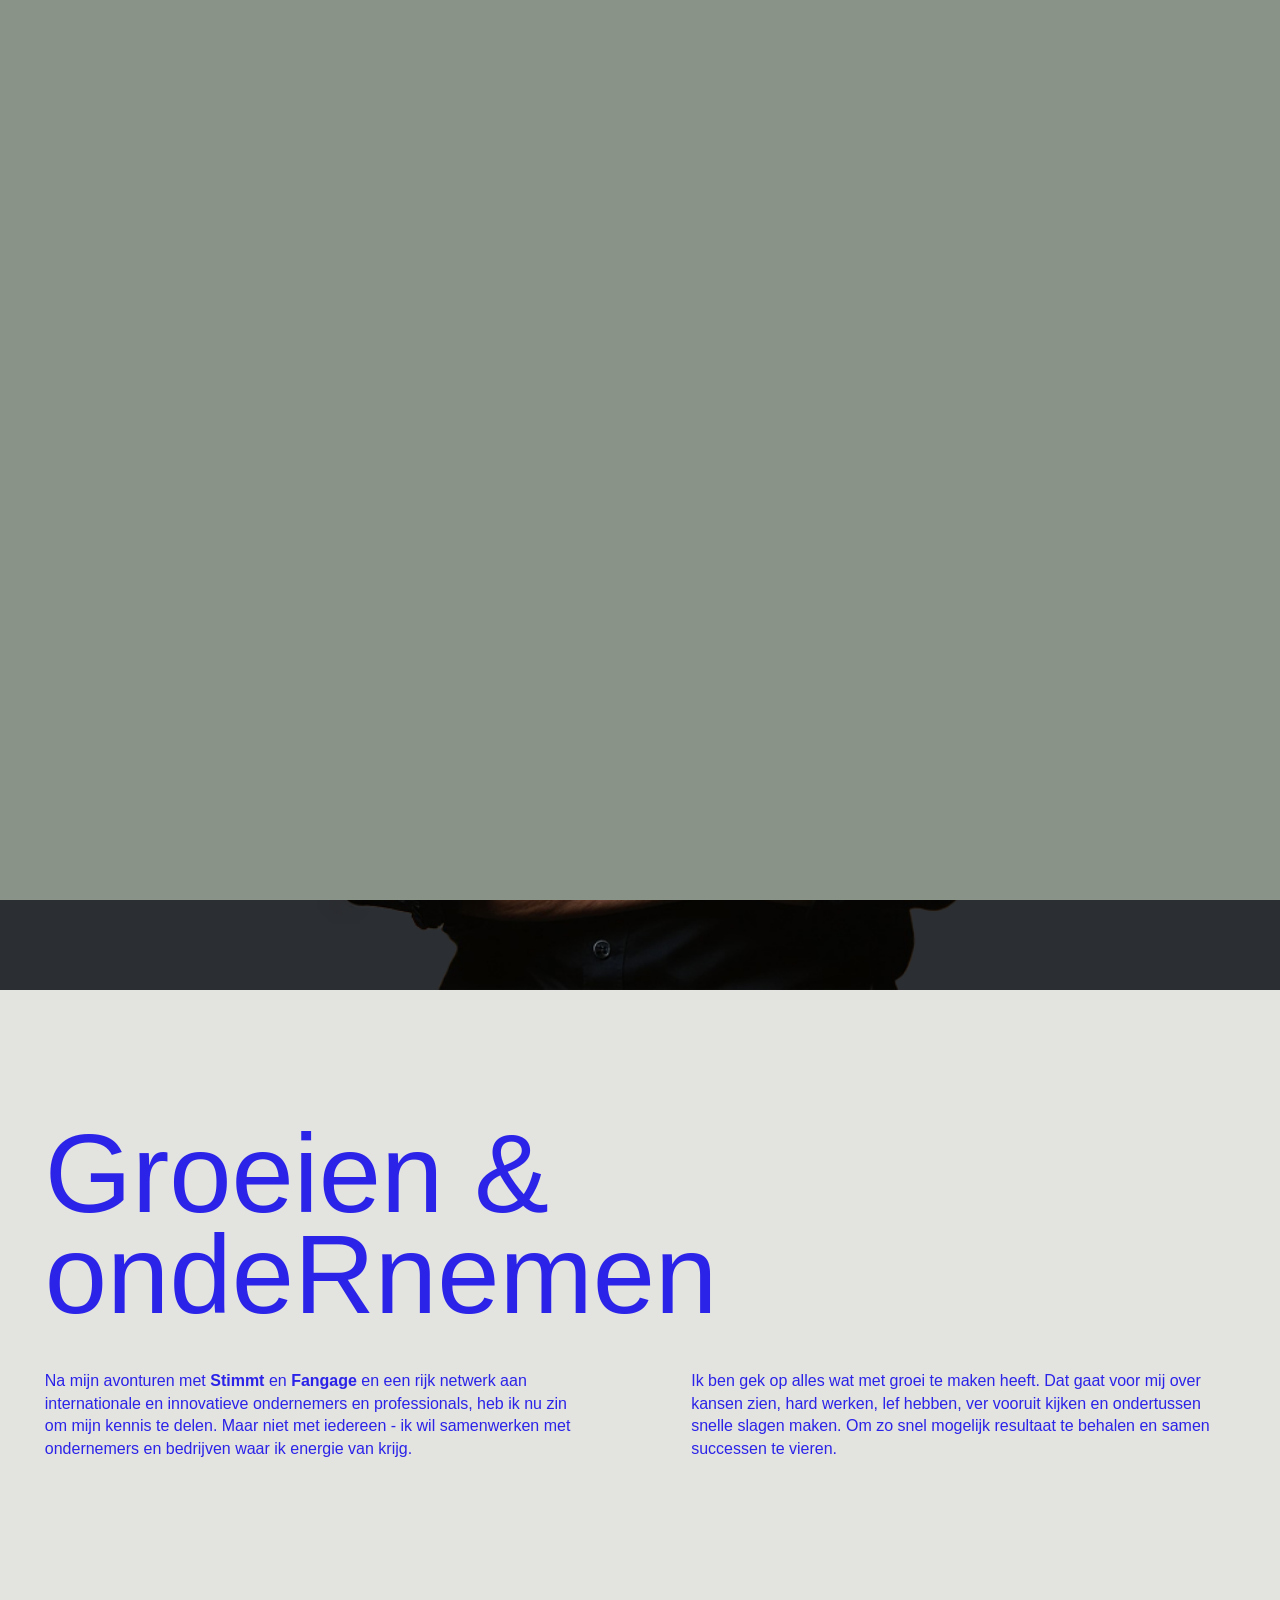
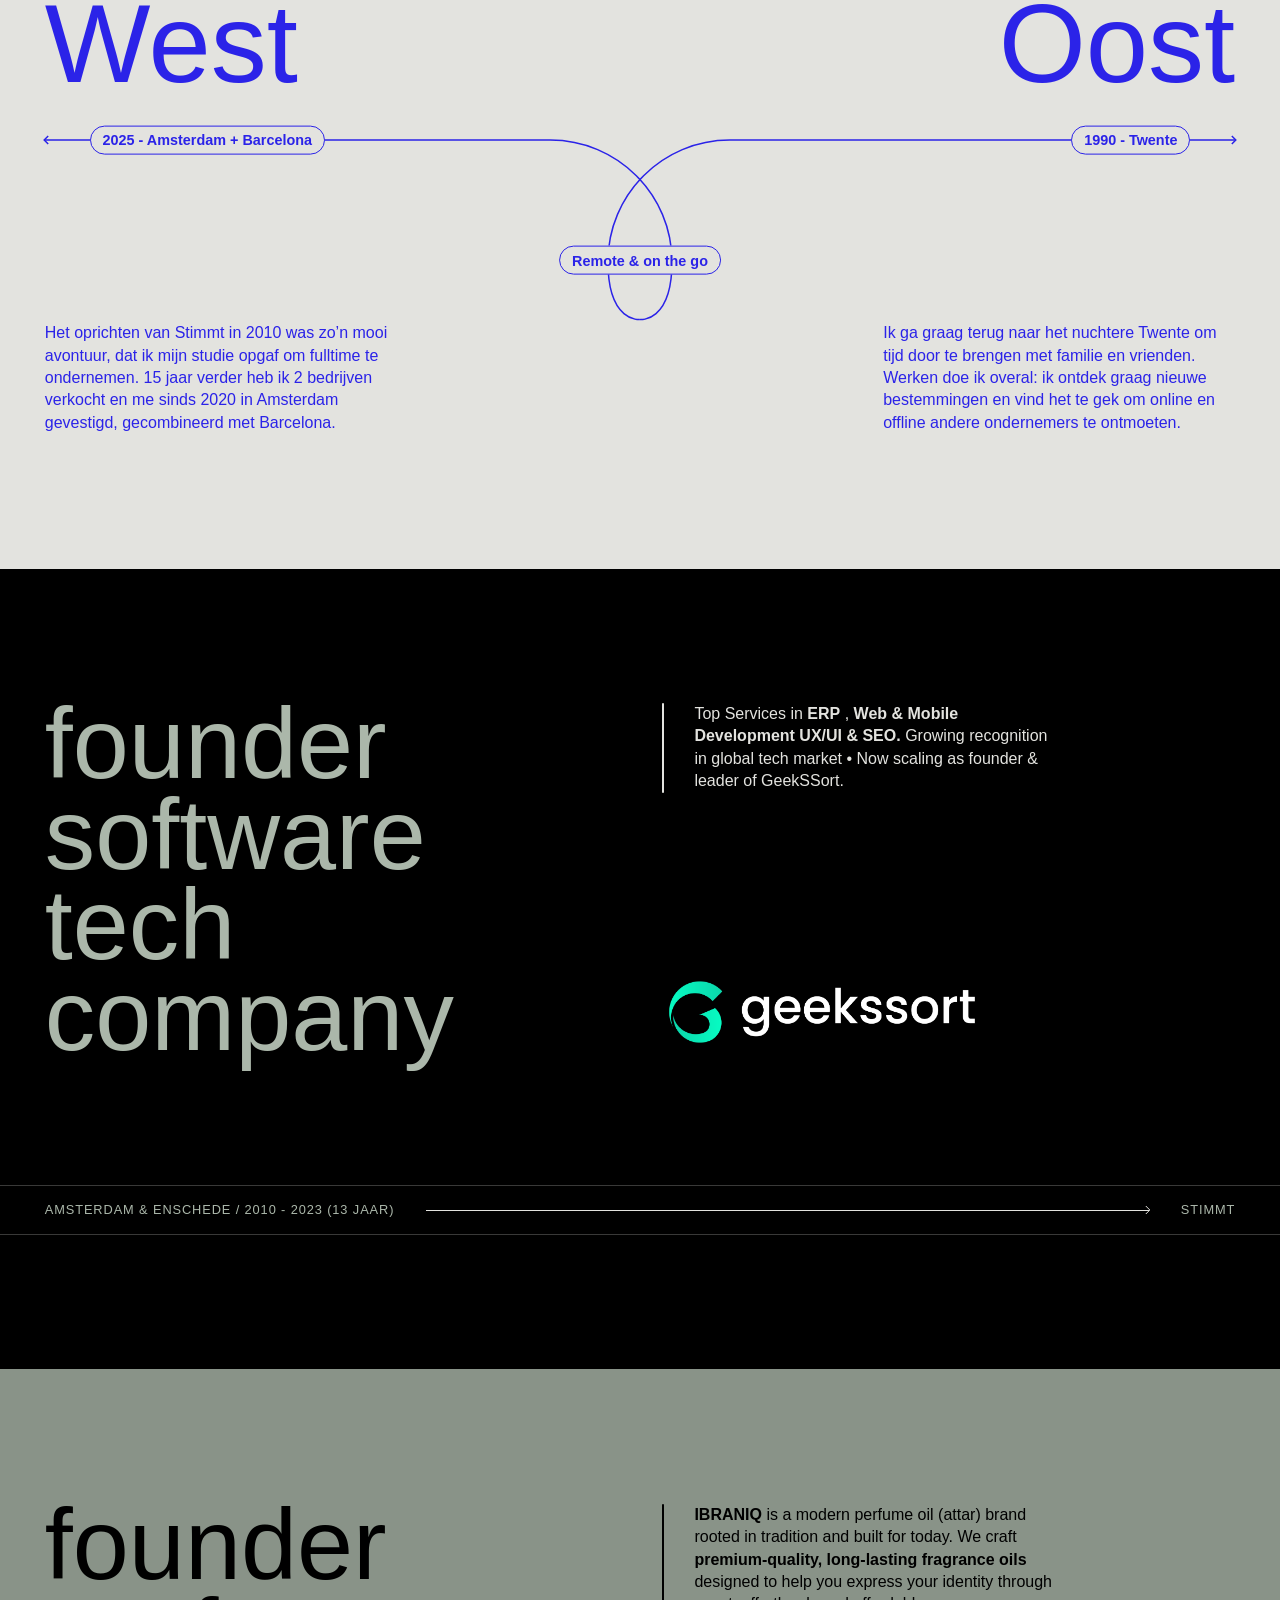
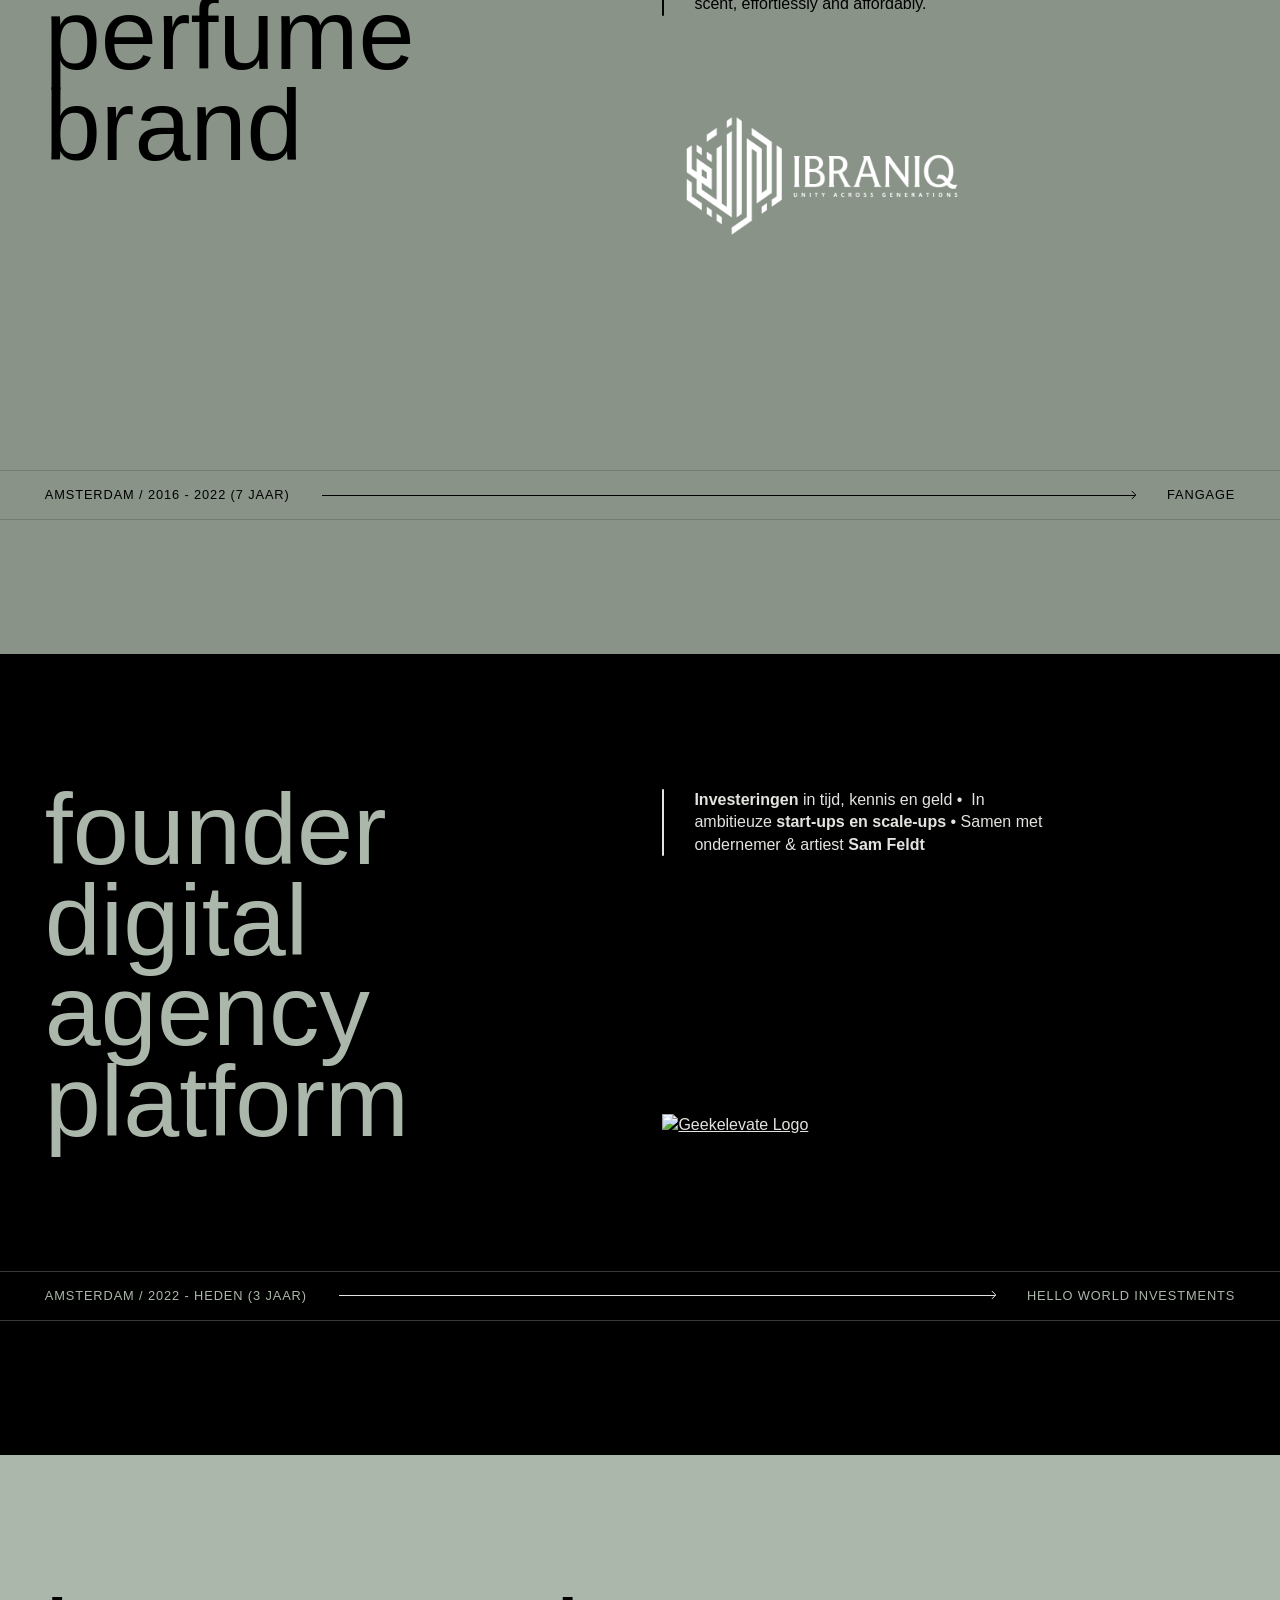
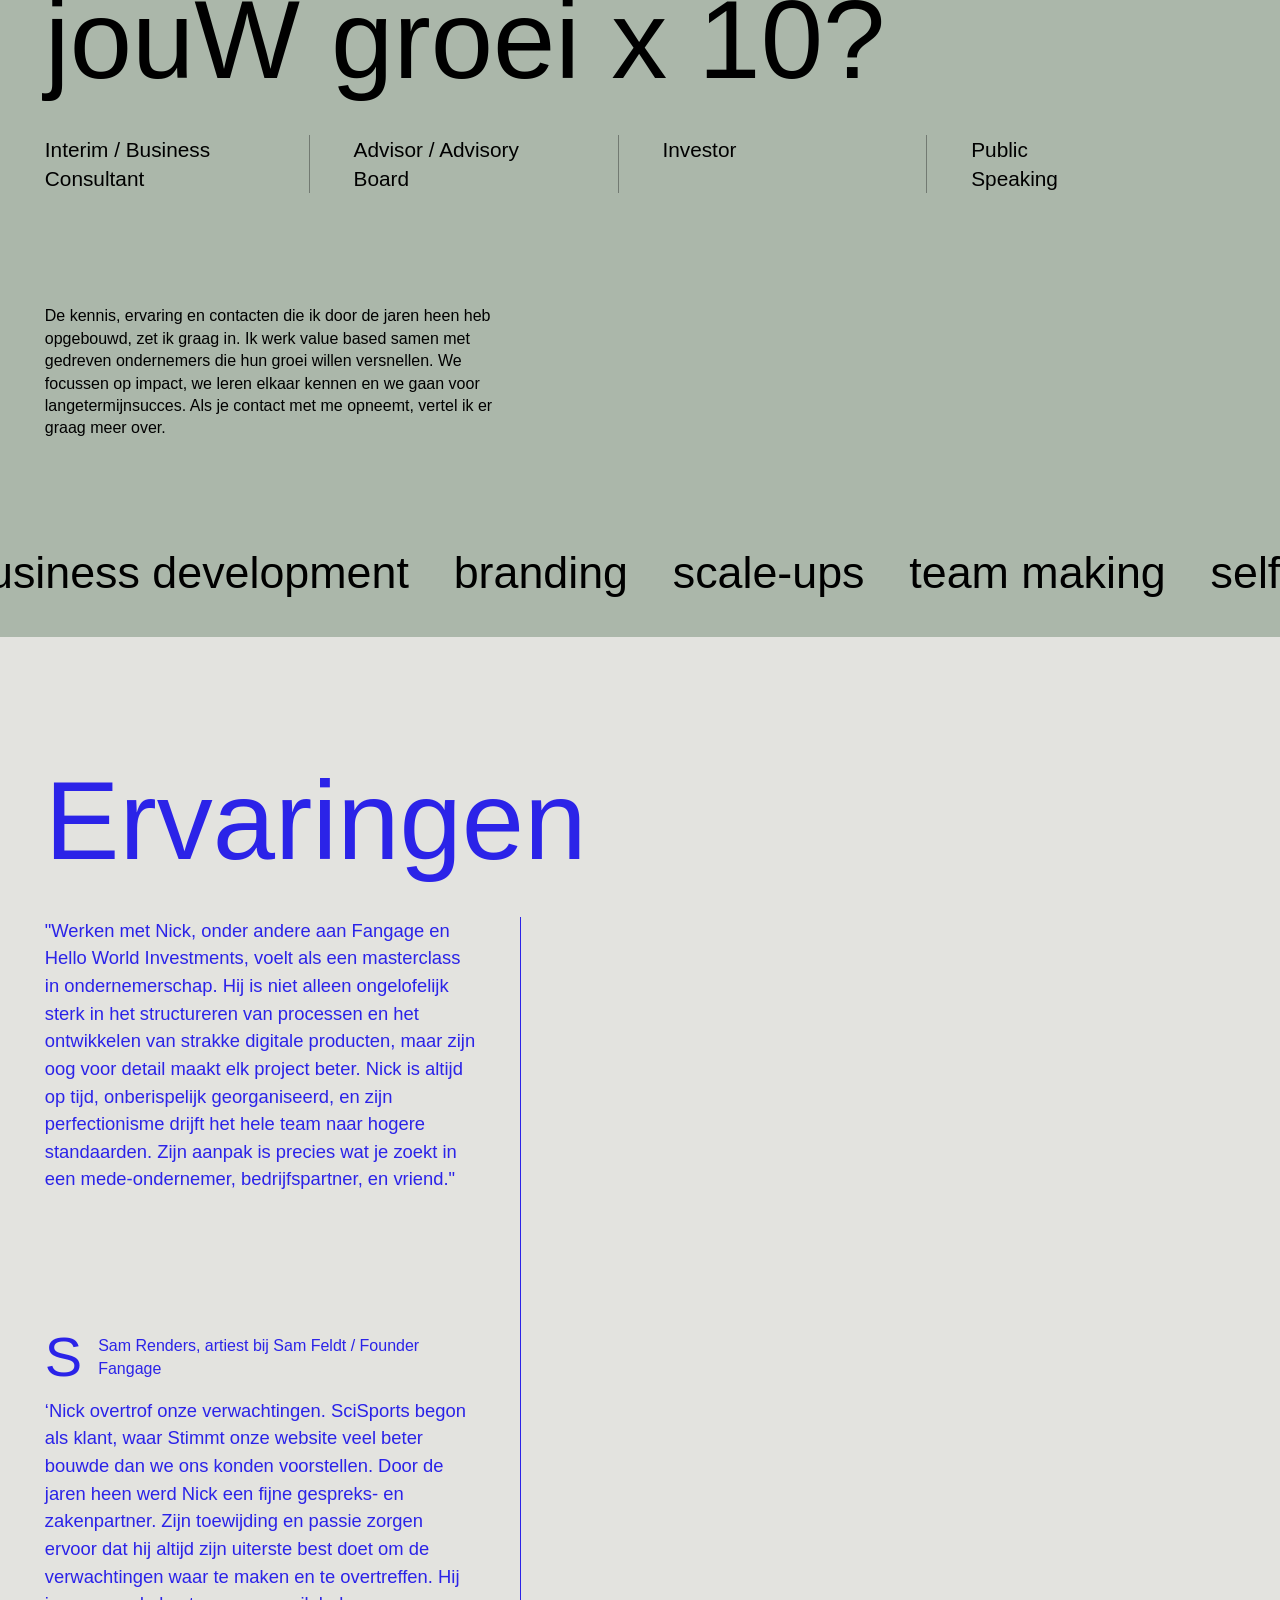
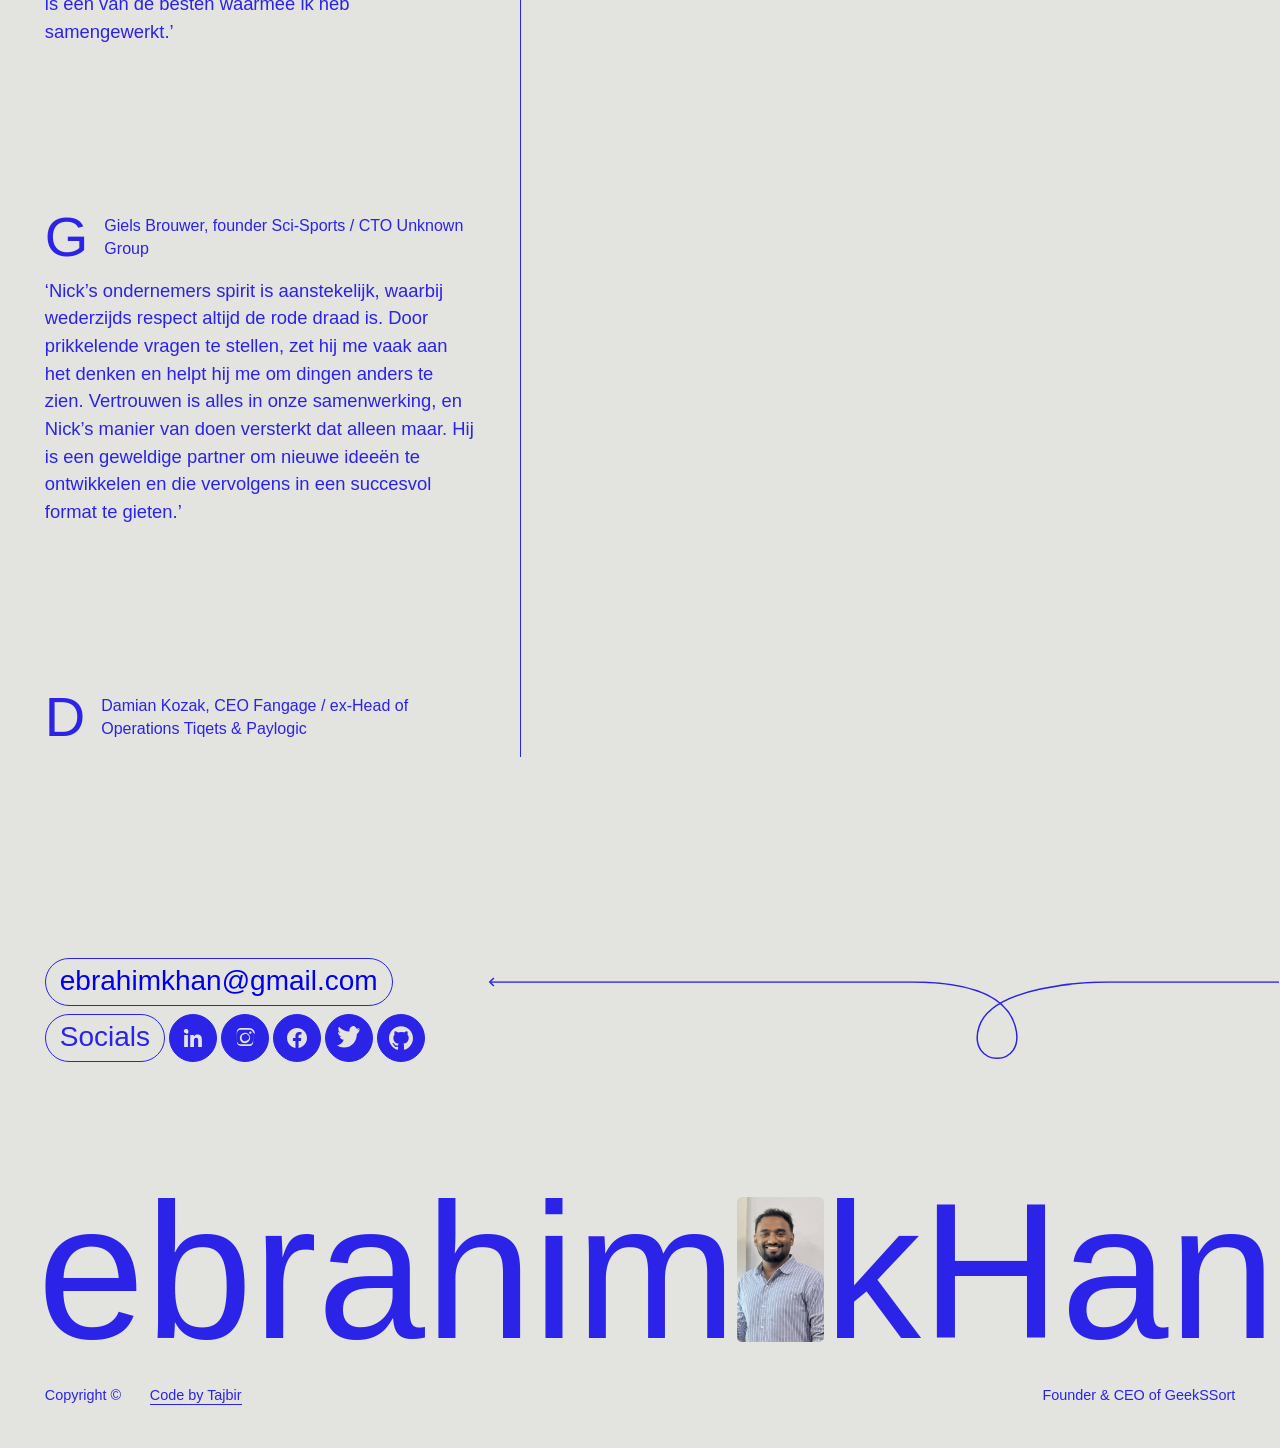
==== index.html @ 15ae489b "Ebrahim khan portfolio first push" ====
<!DOCTYPE html>
<!-- Code by Shams Tajbir -->
<html
  data-wf-domain="www.ebrahimkhan.com"
  data-wf-page="662f674cb38eee57dcce1fd8"
  data-wf-site="662f674cb38eee57dcce1fd9"
  lang="nl"
>
  <head>
    <meta charset="utf-8" />
    <title>Ebrahim Khan - Entrepreneur, Advisor &amp; Mentor</title>
    <meta
      content="As a driven entrepreneur with over 20 years of experience in the digital space, I have a passion for starting and scaling companies. Based in Amsterdam."
      name="description"
    />
    <meta
      content="Nick Velten - Entrepreneur, Advisor &amp; Investor"
      property="og:title"
    />
    <meta
      content="As a driven entrepreneur with over 20 years of experience in the digital space, I have a passion for starting and scaling companies. Based in Amsterdam."
      property="og:description"
    />
    <meta
      content="https://cdn.prod.website-files.com/662f674cb38eee57dcce1fd9/663382bea535cb6064136518_meta-image-nick.jpg"
      property="og:image"
    />
    <meta
      content="Nick Velten - Entrepreneur, Advisor &amp; Investor"
      property="twitter:title"
    />
    <meta
      content="As a driven entrepreneur with over 20 years of experience in the digital space, I have a passion for starting and scaling companies. Based in Amsterdam."
      property="twitter:description"
    />
    <meta
      content="https://cdn.prod.website-files.com/662f674cb38eee57dcce1fd9/663382bea535cb6064136518_meta-image-nick.jpg"
      property="twitter:image"
    />
    <meta property="og:type" content="website" />
    <meta content="summary_large_image" name="twitter:card" />
    <meta content="width=device-width, initial-scale=1" name="viewport" />
    <link
      href="nickvelten.webflow.1a52ff9fa.css"
      rel="stylesheet"
      type="text/css"
    />
    <script type="text/javascript">
      !(function (o, c) {
        var n = c.documentElement,
          t = " w-mod-";
        (n.className += t + "js"),
          ("ontouchstart" in o ||
            (o.DocumentTouch && c instanceof DocumentTouch)) &&
            (n.className += t + "touch");
      })(window, document);
    </script>
    <link
      href="https://cdn.prod.website-files.com/662f674cb38eee57dcce1fd9/662f6f8b0e705abf451cfeaf_favicon.png"
      rel="shortcut icon"
      type="image/x-icon"
    />
    <link
      href="https://cdn.prod.website-files.com/662f674cb38eee57dcce1fd9/662f6f1e56889161dcda6939_webclip.jpg"
      rel="apple-touch-icon"
    />
    <link href="https://www.nickvelten.nl" rel="canonical" />
    <script
      async=""
      src="https://www.googletagmanager.com/gtag/js?id=G-ZVPGZRLV2N"
    ></script>
    <script type="text/javascript">
      window.dataLayer = window.dataLayer || [];
      function gtag() {
        dataLayer.push(arguments);
      }
      gtag("js", new Date());
      gtag("set", "developer_id.dZGVlNj", true);
      gtag("config", "G-ZVPGZRLV2N");
    </script>
    <link
      rel="stylesheet"
      href="flickity.min.css"
    />
  </head>
  <body
    class="body"
    data-scrolling-direction="down"
    data-scrolling-started="false"
    data-navigation-status="not-active"
    data-barba="wrapper"
    data-id-nav="header"
    data-theme-page="light"
    data-theme-nav="dark"
    data-bg-nav="transparent"
  >
    <div class="embed-css w-embed">
      <style>
        /* ------------------------- Lenis -------------------------------------------------- */

        html.lenis {
          height: auto;
        }
        .lenis.lenis-smooth {
          scroll-behavior: auto;
          height: 100vh;
        }
        .lenis.lenis-smooth [data-lenis-prevent] {
          overscroll-behavior: contain;
        }
        .lenis.lenis-stopped {
          overflow: hidden;
        }
        .lenis.lenis-scrolling iframe {
          pointer-events: none;
        }

        /* ------------------------- Variables -------------------------------------------------- */

        :root {
          --title-value: clamp(5em, 7.5vw, 7.5em);
          --title-value: 17.5vw;
          --title-size: var(--title-value);
          --section-padding: calc(var(--title-size) * 0.6);
          --gap: calc(var(--title-size) * 0.2);
          --animation-fast: 0.2s cubic-bezier(0.6, 0, 0.4, 1);
          --animation-primary: 0.4s cubic-bezier(0.6, 0, 0.4, 1);
        }

        @media screen and (max-width: 991px) {
          :root {
            --title-size: calc(var(--title-value) * 1.5);
            --section-padding: calc(var(--title-size) * 0.8);
          }
        }

        @media screen and (max-width: 479px) {
          :root {
            --title-size: calc(var(--title-value) * 1.5);
            --container-padding: 1em;
          }
        }

        /* ------------------------- Viewportheight -------------------------------------------------- */

        :root {
          --vh-in-px: 8px;
          --vh: var(--vh-in-px);
        }

        @media (hover: hover) {
          :root {
            --vh: 1vh;
          }

          @supports (height: 1svh) {
            :root {
              --vh: 1svh;
            }
          }
        }

        /* ------------------------- Hide Scrollbar -------------------------------------------------- */

        body::-webkit-scrollbar {
          display: none;
        } /* Chrome, Safari, Opera */
        body {
          -ms-overflow-style: none;
        } /* IE & Edge */
        html {
          scrollbar-width: none;
        } /* Firefox */

        /* ------------------------- Body -------------------------------------------------- */

        *,
        *:after,
        *:before {
          -webkit-box-sizing: border-box;
          -moz-box-sizing: border-box;
          box-sizing: border-box;
        }
        li,
        ul,
        figure {
          padding: 0;
          margin: 0;
          list-style: none;
        }

        html {
          scroll-behavior: initial;
        }

        body {
          -webkit-font-smoothing: antialiased;
          font-size: clamp(16px, 1.2vw, 22px);
        }

        html,
        body {
          width: 100%;
          min-height: 100%;
          -webkit-font-smoothing: antialiased;
          position: relative;
        }

        /* Selection */
        ::selection {
          background-color: var(--color-secondary);
          color: var(--color-light);
          text-shadow: none;
        }

        ::-moz-selection {
          background-color: var(--color-secondary);
          color: var(--color-light);
          text-shadow: none;
        }

        /* General */
        canvas,
        img,
        video,
        picture,
        figure {
          max-width: 100%;
          height: auto;
          box-sizing: border-box;
          display: block;
        }

        svg {
          max-width: none;
          height: auto;
          box-sizing: border-box;
        }

        audio,
        canvas,
        iframe,
        img,
        svg,
        video,
        picture,
        figure {
          vertical-align: middle;
        }

        h1,
        h2,
        h3,
        h4,
        h5,
        h6,
        p,
        a,
        li,
        ul,
        ol,
        span,
        strong,
        em,
        figcaption {
          padding: 0;
          margin: 0;
        }

        [data-theme-section="dark"],
        [data-bg-section="dark"] {
          background-color: var(--color-dark);
          color: var(--color-lightgreen);
        }

        [data-theme-section="light"],
        [data-bg-section="light"] {
          background-color: var(--color-light);
          color: var(--color-primary);
        }

        [data-bg-section="green"] {
          background-color: var(--color-green);
          color: var(--color-dark);
        }

        [data-bg-section="lightgreen"] {
          background-color: var(--color-lightgreen);
          color: var(--color-dark);
        }

        [data-bg-section="darkgray"] {
          background-color: var(--color-darkgray);
          color: var(--color-lightgreen);
        }

        /* ------------------------- Loading -------------------------------------------------- */

        .wf-design-mode .loading-container {
          display: none;
        }

        /* ------------------------- Split Text -------------------------------------------------- */

        .single-word {
          overflow: hidden;
          position: relative;
          margin-bottom: -0.055em;
          margin-left: -0.1em;
          margin-right: -0.1em;
          padding: 0 0.1em;
          display: inline-block;
        }

        .single-word .single-char {
          position: relative;
          display: inline-block;
        }

        .single-word .single-word-inner {
          position: relative;
          display: inline-block;
        }

        h2 .single-word {
          margin-bottom: -0.1em;
        }

        h2 .lower-case,
        h2 .upper-case {
          display: inline-block;
        }
      </style>
    </div>
    <div class="floating-elements">
      <div class="loading-container"><div class="loading-screen"></div></div>
    </div>
    <header class="header">
      <div class="embed-css w-embed">
        <style>
          .main-nav-bar .nav-bar-link {
            cursor: pointer;
          }

          /* Transparent */
          [data-bg-nav="transparent"] .main-nav-bar .nav-bar-link,
          [data-navigation-status="not-active"][data-bg-nav="transparent"]
            .main-nav-bar
            .nav-bar-link-menu {
            color: var(--color-light);
            background-color: #282a2c;
          }

          [data-bg-nav="transparent"] .main-nav-bar .nav-bar-link:hover,
          [data-navigation-status="active"][data-bg-nav="transparent"]
            .main-nav-bar
            .nav-bar-link-menu,
          [data-bg-nav="transparent"]
            .main-nav-bar
            .nav-bar-link[data-nav-item-status="active"] {
            color: #282a2c;
            background-color: var(--color-light);
          }

          /* Transparent - Right Button */
          [data-bg-nav="transparent"]
            .main-nav-bar
            .nav-bar-links:last-child
            .nav-bar-link,
          [data-navigation-status="not-active"][data-bg-nav="transparent"]
            .main-nav-bar
            .nav-bar-link-menu {
            color: var(--color-light);
            background-color: #1d1e20;
          }

          [data-bg-nav="transparent"]
            .main-nav-bar
            .nav-bar-links:last-child
            .nav-bar-link:hover,
          [data-navigation-status="active"][data-bg-nav="transparent"]
            .main-nav-bar
            .nav-bar-link-menu,
          [data-bg-nav="transparent"]
            .main-nav-bar
            .nav-bar-link[data-nav-item-status="active"] {
            color: #1d1e20;
            background-color: var(--color-light);
          }

          @media screen and (max-width: 991px) {
            /* Transparent - Right Button */
            [data-bg-nav="transparent"]
              .main-nav-bar
              .nav-bar-links:last-child
              .nav-bar-link,
            [data-navigation-status="not-active"][data-bg-nav="transparent"]
              .main-nav-bar
              .nav-bar-link-menu {
              color: var(--color-light);
              background-color: #252829;
            }

            [data-bg-nav="transparent"]
              .main-nav-bar
              .nav-bar-links:last-child
              .nav-bar-link:hover,
            [data-navigation-status="active"][data-bg-nav="transparent"]
              .main-nav-bar
              .nav-bar-link-menu,
            [data-bg-nav="transparent"]
              .main-nav-bar
              .nav-bar-link[data-nav-item-status="active"] {
              color: #252829;
              background-color: var(--color-light);
            }
          }

          /* Dark */

          [data-bg-nav="dark"] .main-nav-bar .nav-bar-link,
          [data-navigation-status="not-active"][data-bg-nav="dark"]
            .main-nav-bar
            .nav-bar-link-menu {
            color: var(--color-lightgreen);
            background-color: var(--color-dark);
          }

          [data-bg-nav="dark"] .main-nav-bar .nav-bar-link:hover,
          [data-navigation-status="active"][data-bg-nav="dark"]
            .main-nav-bar
            .nav-bar-link-menu,
          [data-bg-nav="dark"]
            .main-nav-bar
            .nav-bar-link[data-nav-item-status="active"] {
            color: var(--color-dark);
            background-color: var(--color-lightgreen);
          }

          /* Dark Gray */

          [data-bg-nav="darkgray"] .main-nav-bar .nav-bar-link,
          [data-navigation-status="not-active"][data-bg-nav="darkgray"]
            .main-nav-bar
            .nav-bar-link-menu {
            color: var(--color-lightgreen);
            background-color: var(--color-darkgray);
          }

          [data-bg-nav="darkgray"] .main-nav-bar .nav-bar-link:hover,
          [data-navigation-status="active"][data-bg-nav="darkgray"]
            .main-nav-bar
            .nav-bar-link-menu,
          [data-bg-nav="darkgray"]
            .main-nav-bar
            .nav-bar-link[data-nav-item-status="active"] {
            color: var(--color-darkgray);
            background-color: var(--color-lightgreen);
          }

          /* Light */

          [data-bg-nav="light"] .main-nav-bar .nav-bar-link,
          [data-navigation-status="not-active"][data-bg-nav="light"]
            .main-nav-bar
            .nav-bar-link-menu {
            color: var(--color-primary);
            background-color: var(--color-light);
          }

          [data-bg-nav="light"] .main-nav-bar .nav-bar-link:hover,
          [data-navigation-status="active"][data-bg-nav="light"]
            .main-nav-bar
            .nav-bar-link-menu,
          [data-bg-nav="light"]
            .main-nav-bar
            .nav-bar-link[data-nav-item-status="active"] {
            color: var(--color-light);
            background-color: var(--color-primary);
          }

          /* Green */

          [data-bg-nav="green"] .main-nav-bar .nav-bar-link,
          [data-navigation-status="not-active"][data-bg-nav="green"]
            .main-nav-bar
            .nav-bar-link-menu {
            color: var(--color-dark);
            background-color: var(--color-green);
          }

          [data-bg-nav="green"] .main-nav-bar .nav-bar-link:hover,
          [data-navigation-status="active"][data-bg-nav="green"]
            .main-nav-bar
            .nav-bar-link-menu,
          [data-bg-nav="green"]
            .main-nav-bar
            .nav-bar-link[data-nav-item-status="active"] {
            color: var(--color-green);
            background-color: var(--color-dark);
          }

          /* Lightgreen */

          [data-bg-nav="lightgreen"] .main-nav-bar .nav-bar-link,
          [data-navigation-status="not-active"][data-bg-nav="lightgreen"]
            .main-nav-bar
            .nav-bar-link-menu {
            color: var(--color-dark);
            background-color: var(--color-lightgreen);
          }

          [data-bg-nav="lightgreen"] .main-nav-bar .nav-bar-link:hover,
          [data-navigation-status="active"][data-bg-nav="lightgreen"]
            .main-nav-bar
            .nav-bar-link-menu,
          [data-bg-nav="lightgreen"]
            .main-nav-bar
            .nav-bar-link[data-nav-item-status="active"] {
            color: var(--color-lightgreen);
            background-color: var(--color-dark);
          }

          @media screen and (max-width: 991px) {
            .nav-bar-link-sub {
              transition: transform var(--animation-primary),
                opacity var(--animation-primary),
                visibility var(--animation-primary);
            }
            .nav-bar-link-sub:nth-child(3) {
              transition-delay: 0.05s;
            }
            .nav-bar-link-sub:nth-child(4) {
              transition-delay: 0.1s;
            }
            .nav-bar-link-sub:nth-child(5) {
              transition-delay: 0.15s;
            }
            .nav-bar-link-sub:nth-child(6) {
              transition-delay: 0.2s;
            }

            [data-navigation-status="not-active"] .nav-bar-link-sub {
              opacity: 0;
              visibility: hidden;
              transform: translateY(-0.25em) rotate(0.001deg);
            }

            [data-navigation-status="active"] .nav-bar-link-sub {
              opacity: 1;
              visibility: visible;
              transform: translateY(0em) rotate(0.001deg);
            }
          }
        </style>
      </div>
      <div class="main-nav-bar">
        <div class="nav-bar-links">
          <div
            data-navigation-toggle="toggle"
            class="nav-bar-link nav-bar-link-menu"
          >
            <div class="nav-bar-link-hover"></div>
            <div class="nav-bar-link-border"></div>
            <span class="nav-bar-link-text">Menu</span>
          </div>
          <div
            data-nav-item-status="not-active"
            data-anchor-target="#over-mij"
            data-navigation-toggle="close"
            data-nav-item-id="over-mij"
            class="nav-bar-link nav-bar-link-sub"
          >
            <div class="nav-bar-link-hover"></div>
            <div class="nav-bar-link-border"></div>
            <span class="nav-bar-link-text">About Me</span>
          </div>
          <div
            data-nav-item-status="not-active"
            data-anchor-target="#track-record"
            data-navigation-toggle="close"
            data-nav-item-id="track-record"
            class="nav-bar-link nav-bar-link-sub"
          >
            <div class="nav-bar-link-hover"></div>
            <div class="nav-bar-link-border"></div>
            <span class="nav-bar-link-text">Foundings</span>
          </div>
          <div
            data-nav-item-status="not-active"
            data-anchor-target="#expertises"
            data-navigation-toggle="close"
            data-nav-item-id="expertises"
            class="nav-bar-link nav-bar-link-sub"
          >
            <div class="nav-bar-link-hover"></div>
            <div class="nav-bar-link-border"></div>
            <span class="nav-bar-link-text">Expertises</span>
          </div>
          <div
            data-nav-item-status="not-active"
            data-anchor-target="#ervaringen"
            data-navigation-toggle="close"
            data-nav-item-id="ervaringen"
            class="nav-bar-link nav-bar-link-sub"
          >
            <div class="nav-bar-link-hover"></div>
            <div class="nav-bar-link-border"></div>
            <span class="nav-bar-link-text">What next</span>
          </div>
        </div>
        <div class="nav-bar-links right">
          <div
            data-nav-item-status="not-active"
            data-anchor-target="#contact"
            data-nav-item-id="contact"
            class="nav-bar-link"
          >
            <div class="nav-bar-link-hover"></div>
            <div class="nav-bar-link-border"></div>
            <span class="nav-bar-link-text">Contact</span>
          </div>
        </div>
      </div>
    </header>
    <main
      id="main"
      data-barba-namespace="default"
      data-barba="container"
      class="main"
    >
      <div data-scroll-container="" class="main-wrap">
        <section
          id="header"
          data-theme-section="dark"
          data-bg-section="transparent"
          data-id-section="header"
          class="section-header"
        >
          <div class="header-image">
            <img
              src="Ebrahim_Khan.png"
              loading="eager"
              width="2198"
              alt="Photo made in studio of Ebrahim Khan"
              class="header-image-img"
            />
          </div>
          <div class="container">
            <div class="header-content">
              <div class="embed-css w-embed">
                <style>
                  .header-h1-span-bottom
                    .lower-case:first-child
                    .single-word
                    .single-char {
                    margin-right: -0.025em;
                  }

                  .header-h1-span-bottom
                    .lower-case:last-child
                    .single-word
                    .single-char:first-child {
                    margin-right: -0.08em;
                  }
                </style>
              </div>
              <div class="header-content-inner">
                <div class="header-function-text">
                  <p class="header-p">
                    Entrepreneur, <br />Advisor &amp; mentor
                  </p>
                </div>
                <h1 data-split-text="chars" class="header-h1">
                  <span class="header-h1-span-top"
                    ><span class="header-h1-inner"
                      ><span class="lower-case">Ebrahim</span></span
                    ></span
                  >
                  <div class="header-h1-span-bottom">
                    <div class="header-h1-inner">
                      <span class="lower-case">K</span
                      ><span class="upper-case">H</span
                      ><span class="lower-case">an</span>
                    </div>
                  </div>
                </h1>
              </div>
            </div>
          </div>
        </section>
        <section
          id="over-mij"
          data-theme-section="light"
          data-bg-section="light"
          data-id-section="over-mij"
          class="section-intro"
        >
          <div class="container">
            <div class="row-intro-title">
              <div class="col-intro-title">
                <h2
                  data-scroll-animation="words"
                  data-text-change="Groeien &amp; ondeRnemen"
                  data-split-text="words"
                  class="h-medium"
                >
                  Groeien &amp; ondeRnemen
                </h2>
              </div>
            </div>
            <div class="row-intro-text">
              <div data-scroll-animation="fade-in" class="col-intro-text">
                <p>
                  Na mijn avonturen met <strong>Stimmt</strong> en
                  <strong>Fangage</strong> en een rijk netwerk aan
                  internationale en innovatieve ondernemers en professionals,
                  heb ik nu zin om mijn kennis te delen. Maar niet met iedereen
                  - ik wil samenwerken met ondernemers en bedrijven waar ik
                  energie van krijg.
                </p>
              </div>
              <div data-scroll-animation="fade-in" class="col-intro-text">
                <p>
                  Ik ben gek op alles wat met groei te maken heeft. Dat gaat
                  voor mij over kansen zien, hard werken, lef hebben, ver
                  vooruit kijken en ondertussen snelle slagen maken. Om zo snel
                  mogelijk resultaat te behalen en samen successen te vieren.
                </p>
              </div>
            </div>
          </div>
        </section>
        <section
          data-id-section="over-mij"
          data-theme-section="light"
          data-bg-section="light"
          class="section-westoost"
        >
          <div class="container">
            <div class="row-westoost-title">
              <div class="col-westoost-title">
                <h2
                  data-scroll-animation="words"
                  data-text-change="West"
                  data-split-text="words"
                  class="h-medium oostwest"
                >
                  West
                </h2>
              </div>
              <div class="col-westoost-title">
                <h2
                  data-scroll-animation="words"
                  data-text-change="oOst"
                  data-split-text="words"
                  class="h-medium oostwest"
                >
                  Oost
                </h2>
              </div>
            </div>
            <div class="row-westoost-arrows">
              <svg
                xmlns="http://www.w3.org/2000/svg"
                width="100%"
                viewBox="0 0 668 194"
                fill="none"
                data-scroll-animation="draw-svg"
                class="svg-vector-line-curl-left original"
              >
                <path
                  d="M0 1H537.5C609.021 1 667 58.9791 667 130.5V130.5C667 195.5 633 192 633 192"
                  stroke="currentColor"
                  vector-effect="non-scaling-stroke"
                  stroke-width="1.5px"
                ></path></svg
              ><svg
                xmlns="http://www.w3.org/2000/svg"
                width="100%"
                viewBox="0 0 668 194"
                fill="none"
                data-scroll-animation="draw-svg"
                class="svg-vector-line-curl-left duplicate"
              >
                <path
                  d="M0 1H537.5C609.021 1 667 58.9791 667 130.5V130.5C667 195.5 633 192 633 192"
                  stroke="currentColor"
                  vector-effect="non-scaling-stroke"
                  stroke-width="1.5px"
                ></path></svg
              ><svg
                xmlns="http://www.w3.org/2000/svg"
                width="100%"
                viewBox="0 0 4 6"
                fill="none"
                class="svg-arrow-tip westoost-left"
              >
                <path
                  d="M3 1L1 3L3 5"
                  stroke="currentColor"
                  vector-effect="non-scaling-stroke"
                  stroke-width="1.5px"
                ></path></svg
              ><svg
                xmlns="http://www.w3.org/2000/svg"
                width="100%"
                viewBox="0 0 4 6"
                fill="none"
                class="svg-arrow-tip westoost-right"
              >
                <path
                  d="M3 1L1 3L3 5"
                  stroke="currentColor"
                  vector-effect="non-scaling-stroke"
                  stroke-width="1.5px"
                ></path>
              </svg>
              <div class="single-tag-wrap tag-oost">
                <div
                  data-nav-item-status="not-active"
                  data-anchor-target="#track-record"
                  data-navigation-toggle="close"
                  data-nav-item-id="track-record"
                  class="single-tag"
                >
                  <div class="single-tag-border"></div>
                  <span class="single-tag-text">1990 - Twente </span>
                </div>
              </div>
              <div class="single-tag-wrap tag-center">
                <div
                  data-nav-item-status="not-active"
                  data-anchor-target="#track-record"
                  data-navigation-toggle="close"
                  data-nav-item-id="track-record"
                  class="single-tag"
                >
                  <div class="single-tag-border"></div>
                  <span class="single-tag-text">Remote &amp; on the go</span>
                </div>
              </div>
              <div class="single-tag-wrap tag-west">
                <div
                  data-nav-item-status="not-active"
                  data-anchor-target="#track-record"
                  data-navigation-toggle="close"
                  data-nav-item-id="track-record"
                  class="single-tag"
                >
                  <div class="single-tag-border"></div>
                  <span class="single-tag-text"
                    >2025 - Amsterdam + Barcelona</span
                  >
                </div>
              </div>
            </div>
            <div class="row-westoost-text">
              <div data-scroll-animation="fade-in" class="col-westoost-text">
                <p>
                  Het oprichten van Stimmt in 2010 was zo’n mooi avontuur, dat
                  ik mijn studie opgaf om fulltime te ondernemen. 15 jaar verder
                  heb ik 2 bedrijven verkocht en me sinds 2020 in Amsterdam
                  gevestigd, gecombineerd met Barcelona.
                </p>
              </div>
              <div data-scroll-animation="fade-in" class="col-westoost-text">
                <p>
                  Ik ga graag terug naar het nuchtere Twente om tijd door te
                  brengen met familie en vrienden. Werken doe ik overal: ik
                  ontdek graag nieuwe bestemmingen en vind het te gek om online
                  en offline andere ondernemers te ontmoeten.
                </p>
              </div>
            </div>
          </div>
        </section>
        <div id="track-record" class="section-wrap-trackrecord">
          <section
            data-theme-section="dark"
            data-id-section="track-record"
            data-bg-section="dark"
            class="section-trackrecord-slide"
          >
            <div class="container">
              <div class="row-trackrecord">
                <div class="col-trackrecord-title">
                  <h2
                    data-scroll-animation="words"
                    data-split-text="words"
                    class="trackrecord-h"
                  >
                    Founder Software Tech Company
                  </h2>
                </div>
                <div
                  data-scroll-animation="fade-in"
                  class="col-trackrecord-quote"
                >
                  <div class="trackrecord-quote">
                    <div class="trackrecord-border-quote"></div>
                    <p class="light">
                      Top Services in <strong>ERP</strong> , <strong>Web & Mobile Development</strong> <strong>UX/UI & SEO.</strong> Growing recognition in global tech market • Now scaling as founder & leader of GeekSSort.
                      
                    </p>
                  </div>
                  <!-- Simple drop-in (keeps your existing structure) -->
                   <a href="https://geekssort.com/" target="_blank" class="trackrecord-logo w-inline-block">
  <img
    src="GeekSSort_LOGO.png"
    alt="GeekSSort Logo"
    class="trackrecord-logo-img"
    width="100%"
    height="auto"
    loading="lazy"
  />
  <p class="hidden-link-text">GeekSSort</p>
</a>


                  
                </div>
              </div>
            </div>
            <div
              data-scroll-animation="trackrecord-line"
              class="row-trackrecord-timeline"
            >
              <div class="border-bottom"></div>
              <div class="border-top"></div>
              <div class="row-trackrecord-timeline-inner">
                <p class="p-captials trackrecord-first">
                  Amsterdam &amp; Enschede / 2010 - 2023 (13 jaar)
                </p>
                <div class="arrow-line">
                  <div class="arrow-line-inner"></div>
                  <svg
                    xmlns="http://www.w3.org/2000/svg"
                    width="100%"
                    viewBox="0 0 4 6"
                    fill="none"
                    class="svg-arrow-tip trackrecord-right"
                  >
                    <path
                      d="M3 1L1 3L3 5"
                      stroke="currentColor"
                      vector-effect="non-scaling-stroke"
                      stroke-width="1px"
                    ></path>
                  </svg>
                </div>
                <p class="p-captials trackrecord-last">Stimmt</p>
              </div>
            </div>
          </section>
          <section
            data-theme-section="dark"
            data-id-section="track-record"
            data-bg-section="green"
            class="section-trackrecord-slide"
          >
            <div class="container">
              <div class="row-trackrecord">
                <div class="col-trackrecord-title">
                  <h2
                    data-scroll-animation="words"
                    data-split-text="words"
                    class="trackrecord-h"
                  >
                    Founder Perfume Brand
                  </h2>
                </div>
                <div
                  data-scroll-animation="fad-in"
                  class="col-trackrecord-quote"
                >
                  <div class="trackrecord-quote dark">
                    <div class="trackrecord-border-quote"></div>
                   <p class="light">
  <strong>IBRANIQ</strong> is a modern perfume oil (attar) brand rooted in tradition and built for today. 
  We craft <strong>premium-quality,</strong> <strong>long-lasting fragrance oils</strong> designed to help you express your identity 
  through scent, effortlessly and affordably.
</p>

                  </div>
                  <a href="https://ibraniq.com/" target="_blank" class="trackrecord-logo w-inline-block">
  <img
    src="logo.1.2.gif"
    alt="Ibraniq Logo"
    class="trackrecord-logo-img"
    width="100%"
    height="auto"
    loading="lazy"
  />
  <p class="hidden-link-text">Ibraniq</p>
</a>


                </div>
              </div>
            </div>
            <div
              data-scroll-animation="trackrecord-line"
              class="row-trackrecord-timeline"
            >
              <div class="border-bottom dark"></div>
              <div class="border-top dark"></div>
              <div class="row-trackrecord-timeline-inner">
                <p class="p-captials trackrecord-first">
                  Amsterdam / 2016 - 2022 (7 jaar)
                </p>
                <div class="arrow-line dark">
                  <div class="arrow-line-inner"></div>
                  <svg
                    xmlns="http://www.w3.org/2000/svg"
                    width="100%"
                    viewBox="0 0 4 6"
                    fill="none"
                    class="svg-arrow-tip trackrecord-right"
                  >
                    <path
                      d="M3 1L1 3L3 5"
                      stroke="currentColor"
                      vector-effect="non-scaling-stroke"
                      stroke-width="1px"
                    ></path>
                  </svg>
                </div>
                <p class="p-captials trackrecord-last">Fangage</p>
              </div>
            </div>
          </section>
          <section
            data-theme-section="dark"
            data-id-section="track-record"
            data-bg-section="dark"
            class="section-trackrecord-slide"
          >
            <div class="container">
              <div class="row-trackrecord">
                <div class="col-trackrecord-title">
                  <h2
                    data-scroll-animation="words"
                    data-split-text="words"
                    class="trackrecord-h"
                  >
                    Founder Digital Agency<br />Platform
                  </h2>
                </div>
                <div
                  data-scroll-animation="fade-in"
                  class="col-trackrecord-quote"
                >
                  <div class="trackrecord-quote">
                    <div class="trackrecord-border-quote"></div>
                    <p class="light">
                      <strong>Investeringen</strong> in tijd, kennis en geld
                      •  In ambitieuze <strong>start-ups en scale-ups</strong> •
                      Samen met ondernemer &amp; artiest
                      <strong>Sam Feldt</strong>
                    </p>
                  </div>
                  <a href="https://www.geekelevate.com/" target="_blank" class="trackrecord-logo w-inline-block">
  <img
    src="https://www.geekelevate.com/assets/img/logo/logo-white.png"
    alt="Geekelevate Logo"
    class="trackrecord-logo-img"
    width="100%"
    height="auto"
    loading="lazy"
  />
  <p class="hidden-link-text">
    Founder Digital Agency<br />Platform - Geekelevate
  </p>
</a>

                </div>
              </div>
            </div>
            <div
              data-scroll-animation="trackrecord-line"
              class="row-trackrecord-timeline"
            >
              <div class="border-bottom"></div>
              <div class="border-top"></div>
              <div class="row-trackrecord-timeline-inner">
                <p class="p-captials trackrecord-first">
                  Amsterdam / 2022 - heden (3 jaar)
                </p>
                <div class="arrow-line">
                  <div class="arrow-line-inner"></div>
                  <svg
                    xmlns="http://www.w3.org/2000/svg"
                    width="100%"
                    viewBox="0 0 4 6"
                    fill="none"
                    class="svg-arrow-tip trackrecord-right"
                  >
                    <path
                      d="M3 1L1 3L3 5"
                      stroke="currentColor"
                      vector-effect="non-scaling-stroke"
                      stroke-width="1px"
                    ></path>
                  </svg>
                </div>
                <p class="p-captials trackrecord-last">
                  Hello World Investments
                </p>
              </div>
            </div>
          </section>
        </div>
        <section
          id="expertises"
          data-theme-section="light"
          data-bg-section="lightgreen"
          data-id-section="expertises"
          class="section-expertises"
        >
          <div class="container">
            <div class="row-expertises-title">
              <div class="col">
                <h2
                  data-scroll-animation="words"
                  data-text-change="jouW groei x 10?"
                  data-split-text="words"
                  class="h-medium jouw-groei-x-10"
                >
                  jouW groei x 10?
                </h2>
              </div>
            </div>
            <div
              data-scroll-animation="group-fade-in"
              class="row-expertises-items"
            >
              <div data-scroll-animation-target="" class="col-expertises-items">
                <div class="border-left border-top-mobile hidden-desktop"></div>
                <p class="expertises-p">Interim / Business Consultant<br /></p>
              </div>
              <div data-scroll-animation-target="" class="col-expertises-items">
                <div class="border-left border-top-mobile"></div>
                <p class="expertises-p long">Advisor / Advisory Board</p>
              </div>
              <div data-scroll-animation-target="" class="col-expertises-items">
                <div class="border-left border-top-mobile"></div>
                <p class="expertises-p">Investor</p>
              </div>
              <div data-scroll-animation-target="" class="col-expertises-items">
                <div class="border-left border-top-mobile"></div>
                <p class="expertises-p public-speaking">Public Speaking</p>
              </div>
            </div>
            <div class="row-expertises-text">
              <div data-scroll-animation="fade-in" class="col-expertises-text">
                <p class="light">
                  De kennis, ervaring en contacten die ik door de jaren heen heb
                  opgebouwd, zet ik graag in. Ik werk value based samen met
                  gedreven ondernemers die hun groei willen versnellen. We
                  focussen op impact, we leren elkaar kennen en we gaan voor
                  langetermijnsucces. Als je contact met me opneemt, vertel ik
                  er graag meer over.
                </p>
              </div>
            </div>
          </div>
          <div class="marquee-group">
            <div
              data-marquee-duplicate="1"
              data-marquee-target=""
              data-marquee-direction="left"
              data-marquee-status="normal"
              data-marquee-speed="15"
              data-marquee-scroll-speed="10"
              class="marquee"
            >
              <div class="marquee-scroll">
                <div class="marquee-content">
                  <div class="marquee-item">
                    <p class="marquee-p">Start-ups</p>
                  </div>
                  <div class="marquee-item">
                    <p class="marquee-p">Business Development</p>
                  </div>
                  <div class="marquee-item">
                    <p class="marquee-p"> Branding</p>
                  </div>
                  <div class="marquee-item">
                    <p class="marquee-p">Scale-ups</p>
                  </div>
                  <div class="marquee-item">
                    <p class="marquee-p">Team Making</p>
                  </div>
                  <div class="marquee-item">
                    <p class="marquee-p">Self Improvement</p>
                  </div>
                  <div class="marquee-item"><p class="marquee-p">Sales</p></div>
                  <div class="marquee-item">
                    <p class="marquee-p">Web Design</p>
                  </div>
                  <div class="marquee-item">
                    <p class="marquee-p">Web Development</p>
                  </div>
                  <div class="marquee-item">
                    <p class="marquee-p">e-commerce</p>
                  </div>
                  <div class="marquee-item">
                    <p class="marquee-p">Marketplaces</p>
                  </div>
                  <div class="marquee-item">
                    <p class="marquee-p">AI</p>
                  </div>
                  <div class="marquee-item"><p class="marquee-p">SaaS</p></div>
                  <div class="marquee-item">
                    <p class="marquee-p">(online) Marketing</p>
                  </div>
                  <div class="marquee-item">
                    <p class="marquee-p">Content Creation</p>
                  </div>
                  <div class="marquee-item">
                    <p class="marquee-p">Fundraising</p>
                  </div>
                  <div class="marquee-item">
                    <p class="marquee-p">Overnames</p>
                  </div>
                </div>
              </div>
            </div>
          </div>
        </section>
        <section
          id="ervaringen"
          data-theme-section="light"
          data-bg-section="light"
          data-id-section="ervaringen"
          class="section-ervaringen"
        >
          <div class="container">
            <div class="row-ervaringen-title">
              <div class="col">
                <h2
                  data-scroll-animation="words"
                  data-text-change="ervAringen"
                  data-split-text="words"
                  class="h-medium"
                >
                  Ervaringen
                </h2>
              </div>
            </div>
            <div
              data-scroll-animation="group-fade-in"
              data-flickity-slider-type="cards"
              class="flickity-slider-group"
            >
              <div class="embed-css w-embed">
                <style>
                  /* Turn Flickity ON */
                  .flickity-slider-group .flickity-carousel::after {
                    content: "flickity";
                    display: none;
                  }

                  /* Remove Flex from for Flickity */
                  .flickity-slider-group .flickity-carousel {
                    display: block;
                  }

                  .flickity-slider-group .flickity-viewport {
                    overflow: visible;
                    width: 100%;
                  }

                  /* Last Slide */

                  .flickity-slider-group
                    .flickity-slider
                    .flickity-slide:last-child {
                    width: calc(40% - var(--gap));
                  }

                  @media screen and (max-width: 767px) {
                    .flickity-slider-group
                      .flickity-slider
                      .flickity-slide:last-child {
                      width: calc(80% - var(--gap));
                    }
                  }

                  @media screen and (max-width: 479px) {
                    .flickity-slider-group
                      .flickity-slider
                      .flickity-slide:last-child {
                      width: calc(90% - var(--gap));
                    }
                  }

                  .flickity-slider-group
                    .flickity-slider
                    .flickity-slide:last-child
                    .single-quote {
                    padding-right: 0;
                  }

                  .flickity-slider-group
                    .flickity-slider
                    .flickity-slide:last-child
                    .single-quote
                    .border-right {
                    display: none;
                  }

                  /* Webflow Designer */

                  .wf-design-mode .flickity-carousel {
                    display: flex;
                    overflow: scroll;
                  }
                </style>
              </div>
              <div class="flickity-carousel">
                <div class="flickity-slide">
                  <div data-scroll-animation-target="" class="single-quote">
                    <div class="border-right"></div>
                    <p class="quote-p">
                      &quot;Werken met Nick, onder andere aan Fangage en Hello
                      World Investments, voelt als een masterclass in
                      ondernemerschap. Hij is niet alleen ongelofelijk sterk in
                      het structureren van processen en het ontwikkelen van
                      strakke digitale producten, maar zijn oog voor detail
                      maakt elk project beter. Nick is altijd op tijd,
                      onberispelijk georganiseerd, en zijn perfectionisme drijft
                      het hele team naar hogere standaarden. Zijn aanpak is
                      precies wat je zoekt in een mede-ondernemer,
                      bedrijfspartner, en vriend.&quot;
                    </p>
                    <div class="quote-author">
                      <p class="quote-letter">S</p>
                      <p>
                        Sam Renders, artiest bij Sam Feldt / Founder Fangage
                      </p>
                    </div>
                  </div>
                </div>
                <div class="flickity-slide">
                  <div data-scroll-animation-target="" class="single-quote">
                    <div class="border-right"></div>
                    <p class="quote-p">
                      ‘Nick overtrof onze verwachtingen. SciSports begon als
                      klant, waar Stimmt onze website veel beter bouwde dan we
                      ons konden voorstellen. Door de jaren heen werd Nick een
                      fijne gespreks- en zakenpartner. Zijn toewijding en passie
                      zorgen ervoor dat hij altijd zijn uiterste best doet om de
                      verwachtingen waar te maken en te overtreffen. Hij is een
                      van de besten waarmee ik heb samengewerkt.’
                    </p>
                    <div class="quote-author">
                      <p class="quote-letter">G</p>
                      <p class="quote-p-small">
                        Giels Brouwer, founder Sci-Sports / CTO Unknown Group
                      </p>
                    </div>
                  </div>
                </div>
                <div class="flickity-slide">
                  <div data-scroll-animation-target="" class="single-quote">
                    <div class="border-right"></div>
                    <p class="quote-p">
                      ‘Nick’s ondernemers spirit is aanstekelijk, waarbij
                      wederzijds respect altijd de rode draad is. Door
                      prikkelende vragen te stellen, zet hij me vaak aan het
                      denken en helpt hij me om dingen anders te zien.
                      Vertrouwen is alles in onze samenwerking, en Nick’s manier
                      van doen versterkt dat alleen maar. Hij is een geweldige
                      partner om nieuwe ideeën te ontwikkelen en die vervolgens
                      in een succesvol format te gieten.’
                    </p>
                    <div class="quote-author">
                      <p class="quote-letter">D</p>
                      <p>
                        Damian Kozak, CEO Fangage / ex-Head of Operations
                        Tiqets &amp; Paylogic
                      </p>
                    </div>
                  </div>
                </div>
              </div>
            </div>
          </div>
        </section>
        <section
          id="contact"
          data-theme-section="light"
          data-bg-section="light"
          data-id-section="contact"
          class="section-footer"
        >
          <div class="embed-css w-embed">
            <style>
              a.link-email:hover {
                background-color: var(--color-primary);
              }

              a.link-email:hover .link-email-text {
                color: var(--color-light);
              }

              a.link-social:hover {
                background-color: var(--color-light);
                color: var(--color-primary);
              }
            </style>
          </div>
          <div class="container">
            <div class="row-footer-socials">
              <div class="col-footer-socials">
                <div class="col-row-footer-socials">
                 <a href="mailto:ebrahimkhan@gmail.com" class="link-email w-inline-block">
          <p class="link-email-text">ebrahimkhan@gmail.com</p>
        </a>
                </div>
                <div class="col-row-footer-socials">
                  <div class="link-email">
                    <p class="link-email-text">Socials</p>
                  </div>
                  <a href="https://www.linkedin.com/in/beingebrahim/" target="_blank" class="link-social w-inline-block">
          <svg xmlns="http://www.w3.org/2000/svg" width="24" height="24" viewBox="0 0 24 24" fill="currentColor">
            <path d="M20.9 20.9h-3.734v-5.847c0-1.395-.028-3.189-1.944-3.189-1.945 0-2.242 1.517-2.242 3.085v5.951h-3.731v-12.023h3.584v1.639h.048c.359-.613.878-1.117 1.501-1.459.623-.342 1.327-.508 2.037-.482 3.78 0 4.479 2.488 4.479 5.726v5.744zM5.036 7.232c-.428 0-.847-.127-1.204-.364-.357-.238-.635-.576-.8-.972-.164-.396-.208-.832-.125-1.253.083-.421.289-.807.592-1.11.303-.303.689-.51 1.109-.594.421-.084.857-.042 1.254.122.396.164.734.442.972.798.238.357.397.796.506 1.059.109.263.165.544.165.828 0 .285-.055.567-.164.83-.109.263-.268.502-.469.704-.201.202-.44.362-.703.471-.263.109-.545.165-.828.165zm1.87 13.668h-3.741v-12.023h3.741v12.023z"/>
          </svg>
          <p class="hidden-link-text">LinkedIn</p>
        </a>

        <!-- Instagram -->
        <a href="https://www.instagram.com/beingebraahim/" target="_blank" class="link-social w-inline-block">
          <svg xmlns="http://www.w3.org/2000/svg" width="24" height="24" viewBox="0 0 24 24" fill="currentColor">
            <path d="M21.94 7.88c-.0197-.8297-.1751-1.6506-.46-2.43-.2517-.6682-.6478-1.2726-1.16-1.77-.4974-.5122-1.1018-.9083-1.77-1.16-.7792-.2849-1.6001-.44-2.43-.46-1.06-.06-1.4-.06-4.12-.06s-3.06 0-4.12.06c-.6348.0173-1.2637.1322-1.86.35-.4313.1673-.823.4227-1.1501.7498-.3271.3271-.5825.7188-.75 1.15-.2178.5964-.3327 1.2253-.34 1.86-.05 1 .0 1.37.0 4.0s0 3.0.06 4.0c.0172.6348.1322 1.2637.35 1.86.1673.4313.4227.823.7498 1.1501.3271.3271.7188.5825 1.15.75.5964.2178 1.2253.3327 1.86.34 1 .05 1.37.05 4.0.05s3.0 0 4.0-.06c.6348-.0173 1.2637-.1322 1.86-.35.4313-.1673.823-.4227 1.1501-.7498.3271-.3271.5825-.7188.75-1.15.2178-.5964.3327-1.2253.34-1.86.05-1 .05-1.37.05-4.0s0-3-.06-4zm-1.8 8c-.0073.6348-.1223 1.2637-.34 1.86-.1673.4313-.4227.823-.7498 1.1501-.3271.3271-.7188.5825-1.15.75-.5964.2178-1.2253.3327-1.86.34-1 .05-1.37.05-4.0.05s-3.0 0-4.0-.06c-.6348-.0173-1.2637-.1322-1.86-.35-.4313-.1673-.823-.4227-1.1501-.7498-.3271-.3271-.5825-.7188-.75-1.15-.2178-.5964-.3327-1.2253-.34-1.86-.05-1-.05-1.37-.05-4.0s0-3 .06-4c.0173-.6348.1322-1.2637.35-1.86.1673-.4313.4227-.823.7498-1.1501.3271-.3271.7188-.5825 1.15-.75.5964-.2178 1.2253-.3327 1.86-.34 1-.05 1.37-.05 4.0-.05s3.0 0 4.0.06c.6348.0173 1.2637.1322 1.86.35.4313.1673.823.4227 1.1501.7498.3271.3271.5825.7188.75 1.15.2178.5964.3327 1.2253.34 1.86.05 1 .05 1.37.05 4s0 3-.06 4z"/>
            <path d="M11.9999 6.85986c-1.0166 0-2.0104.30146-2.8557.86625-.8453.56479-1.5041 1.36755-1.8931 2.3068-.3890.9393-.4908 1.9728-.2925 2.9699.1983.9971.6878 1.9129 1.4066 2.6318.7188.7188 1.6356 1.2083 2.6327 1.4066.9971.1983 2.0306.0965 2.9699-.2925.9393-.389 1.7419-1.0478 2.3067-1.8931.5648-.8453.8663-1.8391.8663-2.8557 0-1.3632-.5416-2.6706-1.5055-3.6345-.9639-.9639-2.2713-1.5055-3.6345-1.5055zm0 8.47004c-.6586 0-1.3025-.1953-1.8501-.5612-.5476-.366-.9744-.8861-1.2264-1.4946-.252-0.6085-.317-.2789-.317-.9258 0-.6369.0869-1.3073.2543-1.9267.1674-.6194.4144-1.0111.7237-1.3204.3093-.3093.701-0.5563 1.3204-.7237.6194-.1674 1.29-.2543 1.9269-.2543.4373 0 .8703.1143 1.2743.2817.404.1673.771.4126 1.0803.7219.3093.3093.5546.6763.7219 1.0803.1674.404.2817.837.2817 1.2743 0 .6586-.1953 1.3025-.5612 1.8501-.366.5476-.8861.9744-1.4946 1.2264-.6085.252-.9951.317-.9951.317z"/>
            <path d="M17.3401 5.45996c-.2373 0-.4693.07038-.6666.20224-.1974.13186-.3512.31927-.442 .53854-.0908.21927-.1146.46055-.0683.69333.0463.23278.1606.44661.3284.61443.1678.16782.3817.28211.6145.32841.2327.0463.47399.02254.6933-.0683.2193-.09077.4067-.24457.5385-.442.1318-.1973.2022-.4293.2022-.667 0-.3183-.1264-.6235-.3514-.8485-.225-.225-.53-.3514-.8484-.3514z"/>
          </svg>
          <p class="hidden-link-text">Instagram</p>
        </a>

        <!-- Facebook -->
        <a href="https://www.facebook.com/beingebrahim" target="_blank" class="link-social w-inline-block">
          <svg xmlns="http://www.w3.org/2000/svg" width="24" height="24" viewBox="0 0 24 24" fill="currentColor">
            <path d="M22 12C22 6.486 17.514 2 12 2S2 6.486 2 12c0 4.991 3.657 9.128 8.438 9.878v-6.988H7.898v-2.89h2.54V9.797c0-2.507 1.492-3.89 3.777-3.89 1.094 0 2.238.195 2.238.195v2.46h-1.26c-1.242 0-1.63.771-1.63 1.562v1.875h2.773l-.443 2.89h-2.33v6.988C18.343 21.128 22 16.991 22 12z"/>
          </svg>
          <p class="hidden-link-text">Facebook</p>
        </a>

        <!-- X / Twitter -->
        <a href="https://x.com/beingebrahim" target="_blank" class="link-social w-inline-block">
          <svg xmlns="http://www.w3.org/2000/svg" width="24" height="24" viewBox="0 0 24 24" fill="currentColor">
            <path d="M23 3a10.9 10.9 0 0 1-3.14 1.53A4.48 4.48 0 0 0 22.4 1.64a9.07 9.07 0 0 1-2.88 1.1A4.52 4.52 0 0 0 16.88 0c-2.49 0-4.5 2.03-4.5 4.54 0 .36.04.7.12 1.03C8.5 5.5 4.76 3.64 1.94.78a4.44 4.44 0 0 0-.61 2.28c0 1.57.8 2.95 2.02 3.76A4.52 4.52 0 0 1 .96 6v.06c0 2.2 1.56 4.05 3.63 4.47a4.52 4.52 0 0 1-2.04.08 4.52 4.52 0 0 0 4.21 3.14A9.05 9.05 0 0 1 0 19.54a12.8 12.8 0 0 0 6.92 2.03c8.3 0 12.84-6.88 12.84-12.84 0-.2 0-.39-.01-.58A9.18 9.18 0 0 0 23 3z"/>
          </svg>
          <p class="hidden-link-text">X</p>
        </a>

        <!-- GitHub -->
        <a href="https://github.com/khanebrahim" target="_blank" class="link-social w-inline-block">
          <svg xmlns="http://www.w3.org/2000/svg" width="24" height="24" viewBox="0 0 24 24" fill="currentColor">
            <path d="M12 .297c-6.63 0-12 5.373-12 12 0 5.303 3.438 9.8 8.205 11.387.6.113.82-.258.82-.577v-2.234c-3.338.724-4.033-1.416-4.033-1.416-.546-1.387-1.333-1.757-1.333-1.757-1.089-.744.084-.729.084-.729 1.205.084 1.84 1.238 1.84 1.238 1.07 1.835 2.809 1.305 3.495.998.108-.775.418-1.305.762-1.605-2.665-.305-5.466-1.332-5.466-5.93 0-1.31.468-2.38 1.236-3.22-.124-.303-.536-1.527.117-3.176 0 0 1.008-.322 3.301 1.23a11.52 11.52 0 0 1 3.003-.404c1.018.005 2.042.138 3.003.404 2.291-1.552 3.297-1.23 3.297-1.23.656 1.649.244 2.873.12 3.176.77.84 1.236 1.91 1.236 3.22 0 4.61-2.803 5.625-5.475 5.921.43.372.823 1.102.823 2.222v3.293c0 .32.216.694.825.576C20.565 22.092 24 17.592 24 12.297c0-6.627-5.373-12-12-12"/>
          </svg>
          <p class="hidden-link-text">GitHub</p>
        </a>
                </div>
              </div>
              <div class="col-footer-arrow">
                <svg
                  xmlns="http://www.w3.org/2000/svg"
                  width="100%"
                  viewBox="0 0 929 92"
                  fill="none"
                  class="svg-arrow-line-footer"
                >
                  <path
                    d="M928 0.999588L728 1.02698C701.886 1.02698 590.681 5.17533 575.515 53.8327C560.5 102.005 633 104.005 618 52.4996C603 0.994038 518 0.999588 496.5 0.999588H1"
                    stroke="currentColor"
                    stroke-width="1.5"
                    vector-effect="non-scaling-stroke"
                  ></path></svg
                ><svg
                  xmlns="http://www.w3.org/2000/svg"
                  width="100%"
                  viewBox="0 0 4 6"
                  fill="none"
                  class="svg-arrow-tip footer-left"
                >
                  <path
                    d="M3 1L1 3L3 5"
                    stroke="currentColor"
                    vector-effect="non-scaling-stroke"
                    stroke-width="1.5px"
                  ></path>
                </svg>
              </div>
            </div>
            <div class="row-footer-title">
              <h2 class="footer-h2">
                <span class="header-h2-span-nick"
                  ><span class="footer-h2-inner"
                    ><span class="lower-case">Ebrahim</span></span
                  ></span
                ><img
                  src="Screenshot 2025-08-17 at 2.30.39 PM.png"
                  loading="eager"
                  width="270"
                  alt="Photo of Nick Velten"
                  class="image"
                />
                <div class="header-h2-span-velten">
                  <div class="footer-h2-inner">
                    <span class="lower-case">K</span
                    ><span class="upper-case">H</span
                    ><span class="lower-case">AN</span>
                  </div>
                </div>
              </h2>
            </div>
            <div class="row-footer-links">
              <div class="col-footer-links-copyright">
                <p>Copyright ©</p>
                <div class="link">
                  <a
                    href="https://dennissnellenberg.com/"
                    target="_blank"
                    class="link-underline"
                    >Code by Tajbir</a
                  >
                  <div class="border-bottom blue"></div>
                </div>
              </div>
              <div class="col-footer-links-credits">
                <p>
                  Founder & CEO of GeekSSort 
                </p>
              </div>
            </div>
          </div>
        </section>
      </div>
    </main>
    <script
      src="https://d3e54v103j8qbb.cloudfront.net/js/jquery-3.5.1.min.dc5e7f18c8.js?site=662f674cb38eee57dcce1fd9"
      type="text/javascript"
      integrity="sha256-9/aliU8dGd2tb6OSsuzixeV4y/faTqgFtohetphbbj0="
      crossorigin="anonymous"
    ></script>
    <script
      src="https://cdn.prod.website-files.com/662f674cb38eee57dcce1fd9/js/webflow.751e0867.f68fe005672cde30.js"
      type="text/javascript"
    ></script>
    <script src="https://code.jquery.com/jquery-3.7.1.min.js"></script>
    <script src="https://cdn.jsdelivr.net/npm/gsap@3.12.5/dist/gsap.min.js"></script>
    <script src="https://cdn.jsdelivr.net/npm/@barba/core@2.10.3/dist/barba.umd.min.js"></script>
    <script src="https://cdn.jsdelivr.net/npm/flickity@2.2.1/dist/flickity.pkgd.min.js"></script>
    <script src="https://cdn.jsdelivr.net/npm/lenis@1.2.3/dist/lenis.min.js"></script>
    <script src="https://cdn.jsdelivr.net/npm/gsap@3.12.5/dist/ScrollTrigger.min.js"></script>

    <!-- Scripts: slater.app -->
    <!-- SplitText.min.js -->
    <script src="https://slater.app/6522/12441.js"></script>
    <!-- DrawSVGPlugin.min.js -->
    <script src="https://slater.app/6522/12590.js"></script>
    <!-- index-new.js -->
    <script src="https://slater.app/6522/32933.js" defer></script>
  </body>
</html>
---- nickvelten.webflow.1a52ff9fa.css ----
html {
  -webkit-text-size-adjust: 100%;
  -ms-text-size-adjust: 100%;
  font-family: sans-serif;
}

body {
  margin: 0;
}

article,
aside,
details,
figcaption,
figure,
footer,
header,
hgroup,
main,
menu,
nav,
section,
summary {
  display: block;
}

audio,
canvas,
progress,
video {
  vertical-align: baseline;
  display: inline-block;
}

audio:not([controls]) {
  height: 0;
  display: none;
}

[hidden],
template {
  display: none;
}

a {
  background-color: #0000;
}

a:active,
a:hover {
  outline: 0;
}

abbr[title] {
  border-bottom: 1px dotted;
}

b,
strong {
  font-weight: bold;
}

dfn {
  font-style: italic;
}

h1 {
  margin: 0.67em 0;
  font-size: 2em;
}

mark {
  color: #000;
  background: #ff0;
}

small {
  font-size: 80%;
}

sub,
sup {
  vertical-align: baseline;
  font-size: 75%;
  line-height: 0;
  position: relative;
}

sup {
  top: -0.5em;
}

sub {
  bottom: -0.25em;
}

img {
  border: 0;
}

svg:not(:root) {
  overflow: hidden;
}

hr {
  box-sizing: content-box;
  height: 0;
}

pre {
  overflow: auto;
}

code,
kbd,
pre,
samp {
  font-family: monospace;
  font-size: 1em;
}

button,
input,
optgroup,
select,
textarea {
  color: inherit;
  font: inherit;
  margin: 0;
}

button {
  overflow: visible;
}

button,
select {
  text-transform: none;
}

button,
html input[type="button"],
input[type="reset"] {
  -webkit-appearance: button;
  cursor: pointer;
}

button[disabled],
html input[disabled] {
  cursor: default;
}

button::-moz-focus-inner,
input::-moz-focus-inner {
  border: 0;
  padding: 0;
}

input {
  line-height: normal;
}

input[type="checkbox"],
input[type="radio"] {
  box-sizing: border-box;
  padding: 0;
}

input[type="number"]::-webkit-inner-spin-button,
input[type="number"]::-webkit-outer-spin-button {
  height: auto;
}

input[type="search"] {
  -webkit-appearance: none;
}

input[type="search"]::-webkit-search-cancel-button,
input[type="search"]::-webkit-search-decoration {
  -webkit-appearance: none;
}

legend {
  border: 0;
  padding: 0;
}

textarea {
  overflow: auto;
}

optgroup {
  font-weight: bold;
}

table {
  border-collapse: collapse;
  border-spacing: 0;
}

td,
th {
  padding: 0;
}

@font-face {
  font-family: webflow-icons;
  src: url("[data-uri]")
    format("truetype");
  font-weight: normal;
  font-style: normal;
}

[class^="w-icon-"],
[class*=" w-icon-"] {
  speak: none;
  font-variant: normal;
  text-transform: none;
  -webkit-font-smoothing: antialiased;
  -moz-osx-font-smoothing: grayscale;
  font-style: normal;
  font-weight: normal;
  line-height: 1;
  font-family: webflow-icons !important;
}

.w-icon-slider-right:before {
  content: "î˜€";
}

.w-icon-slider-left:before {
  content: "î˜";
}

.w-icon-nav-menu:before {
  content: "î˜‚";
}

.w-icon-arrow-down:before,
.w-icon-dropdown-toggle:before {
  content: "î˜ƒ";
}

.w-icon-file-upload-remove:before {
  content: "î¤€";
}

.w-icon-file-upload-icon:before {
  content: "î¤ƒ";
}

* {
  box-sizing: border-box;
}

html {
  height: 100%;
}

body {
  color: #333;
  background-color: #fff;
  min-height: 100%;
  margin: 0;
  font-family: Arial, sans-serif;
  font-size: 14px;
  line-height: 20px;
}

img {
  vertical-align: middle;
  max-width: 100%;
  display: inline-block;
}

html.w-mod-touch * {
  background-attachment: scroll !important;
}

.w-block {
  display: block;
}

.w-inline-block {
  max-width: 100%;
  display: inline-block;
}

.w-clearfix:before,
.w-clearfix:after {
  content: " ";
  grid-area: 1 / 1 / 2 / 2;
  display: table;
}

.w-clearfix:after {
  clear: both;
}

.w-hidden {
  display: none;
}

.w-button {
  color: #fff;
  line-height: inherit;
  cursor: pointer;
  background-color: #3898ec;
  border: 0;
  border-radius: 0;
  padding: 9px 15px;
  text-decoration: none;
  display: inline-block;
}

input.w-button {
  -webkit-appearance: button;
}

html[data-w-dynpage] [data-w-cloak] {
  color: #0000 !important;
}

.w-code-block {
  margin: unset;
}

pre.w-code-block code {
  all: inherit;
}

.w-optimization {
  display: contents;
}

.w-webflow-badge,
.w-webflow-badge > img {
  box-sizing: unset;
  width: unset;
  height: unset;
  max-height: unset;
  max-width: unset;
  min-height: unset;
  min-width: unset;
  margin: unset;
  padding: unset;
  float: unset;
  clear: unset;
  border: unset;
  border-radius: unset;
  background: unset;
  background-image: unset;
  background-position: unset;
  background-size: unset;
  background-repeat: unset;
  background-origin: unset;
  background-clip: unset;
  background-attachment: unset;
  background-color: unset;
  box-shadow: unset;
  transform: unset;
  direction: unset;
  font-family: unset;
  font-weight: unset;
  color: unset;
  font-size: unset;
  line-height: unset;
  font-style: unset;
  font-variant: unset;
  text-align: unset;
  letter-spacing: unset;
  -webkit-text-decoration: unset;
  text-decoration: unset;
  text-indent: unset;
  text-transform: unset;
  list-style-type: unset;
  text-shadow: unset;
  vertical-align: unset;
  cursor: unset;
  white-space: unset;
  word-break: unset;
  word-spacing: unset;
  word-wrap: unset;
  transition: unset;
}

.w-webflow-badge {
  white-space: nowrap;
  cursor: pointer;
  box-shadow: 0 0 0 1px #0000001a, 0 1px 3px #0000001a;
  visibility: visible !important;
  opacity: 1 !important;
  z-index: 2147483647 !important;
  color: #aaadb0 !important;
  overflow: unset !important;
  background-color: #fff !important;
  border-radius: 3px !important;
  width: auto !important;
  height: auto !important;
  margin: 0 !important;
  padding: 6px !important;
  font-size: 12px !important;
  line-height: 14px !important;
  text-decoration: none !important;
  display: inline-block !important;
  position: fixed !important;
  inset: auto 12px 12px auto !important;
  transform: none !important;
}

.w-webflow-badge > img {
  position: unset;
  visibility: unset !important;
  opacity: 1 !important;
  vertical-align: middle !important;
  display: inline-block !important;
}

h1,
h2,
h3,
h4,
h5,
h6 {
  margin-bottom: 10px;
  font-weight: bold;
}

h1 {
  margin-top: 20px;
  font-size: 38px;
  line-height: 44px;
}

h2 {
  margin-top: 20px;
  font-size: 32px;
  line-height: 36px;
}

h3 {
  margin-top: 20px;
  font-size: 24px;
  line-height: 30px;
}

h4 {
  margin-top: 10px;
  font-size: 18px;
  line-height: 24px;
}

h5 {
  margin-top: 10px;
  font-size: 14px;
  line-height: 20px;
}

h6 {
  margin-top: 10px;
  font-size: 12px;
  line-height: 18px;
}

p {
  margin-top: 0;
  margin-bottom: 10px;
}

blockquote {
  border-left: 5px solid #e2e2e2;
  margin: 0 0 10px;
  padding: 10px 20px;
  font-size: 18px;
  line-height: 22px;
}

figure {
  margin: 0 0 10px;
}

figcaption {
  text-align: center;
  margin-top: 5px;
}

ul,
ol {
  margin-top: 0;
  margin-bottom: 10px;
  padding-left: 40px;
}

.w-list-unstyled {
  padding-left: 0;
  list-style: none;
}

.w-embed:before,
.w-embed:after {
  content: " ";
  grid-area: 1 / 1 / 2 / 2;
  display: table;
}

.w-embed:after {
  clear: both;
}

.w-video {
  width: 100%;
  padding: 0;
  position: relative;
}

.w-video iframe,
.w-video object,
.w-video embed {
  border: none;
  width: 100%;
  height: 100%;
  position: absolute;
  top: 0;
  left: 0;
}

fieldset {
  border: 0;
  margin: 0;
  padding: 0;
}

button,
[type="button"],
[type="reset"] {
  cursor: pointer;
  -webkit-appearance: button;
  border: 0;
}

.w-form {
  margin: 0 0 15px;
}

.w-form-done {
  text-align: center;
  background-color: #ddd;
  padding: 20px;
  display: none;
}

.w-form-fail {
  background-color: #ffdede;
  margin-top: 10px;
  padding: 10px;
  display: none;
}

label {
  margin-bottom: 5px;
  font-weight: bold;
  display: block;
}

.w-input,
.w-select {
  color: #333;
  vertical-align: middle;
  background-color: #fff;
  border: 1px solid #ccc;
  width: 100%;
  height: 38px;
  margin-bottom: 10px;
  padding: 8px 12px;
  font-size: 14px;
  line-height: 1.42857;
  display: block;
}

.w-input::placeholder,
.w-select::placeholder {
  color: #999;
}

.w-input:focus,
.w-select:focus {
  border-color: #3898ec;
  outline: 0;
}

.w-input[disabled],
.w-select[disabled],
.w-input[readonly],
.w-select[readonly],
fieldset[disabled] .w-input,
fieldset[disabled] .w-select {
  cursor: not-allowed;
}

.w-input[disabled]:not(.w-input-disabled),
.w-select[disabled]:not(.w-input-disabled),
.w-input[readonly],
.w-select[readonly],
fieldset[disabled]:not(.w-input-disabled) .w-input,
fieldset[disabled]:not(.w-input-disabled) .w-select {
  background-color: #eee;
}

textarea.w-input,
textarea.w-select {
  height: auto;
}

.w-select {
  background-color: #f3f3f3;
}

.w-select[multiple] {
  height: auto;
}

.w-form-label {
  cursor: pointer;
  margin-bottom: 0;
  font-weight: normal;
  display: inline-block;
}

.w-radio {
  margin-bottom: 5px;
  padding-left: 20px;
  display: block;
}

.w-radio:before,
.w-radio:after {
  content: " ";
  grid-area: 1 / 1 / 2 / 2;
  display: table;
}

.w-radio:after {
  clear: both;
}

.w-radio-input {
  float: left;
  margin: 3px 0 0 -20px;
  line-height: normal;
}

.w-file-upload {
  margin-bottom: 10px;
  display: block;
}

.w-file-upload-input {
  opacity: 0;
  z-index: -100;
  width: 0.1px;
  height: 0.1px;
  position: absolute;
  overflow: hidden;
}

.w-file-upload-default,
.w-file-upload-uploading,
.w-file-upload-success {
  color: #333;
  display: inline-block;
}

.w-file-upload-error {
  margin-top: 10px;
  display: block;
}

.w-file-upload-default.w-hidden,
.w-file-upload-uploading.w-hidden,
.w-file-upload-error.w-hidden,
.w-file-upload-success.w-hidden {
  display: none;
}

.w-file-upload-uploading-btn {
  cursor: pointer;
  background-color: #fafafa;
  border: 1px solid #ccc;
  margin: 0;
  padding: 8px 12px;
  font-size: 14px;
  font-weight: normal;
  display: flex;
}

.w-file-upload-file {
  background-color: #fafafa;
  border: 1px solid #ccc;
  flex-grow: 1;
  justify-content: space-between;
  margin: 0;
  padding: 8px 9px 8px 11px;
  display: flex;
}

.w-file-upload-file-name {
  font-size: 14px;
  font-weight: normal;
  display: block;
}

.w-file-remove-link {
  cursor: pointer;
  width: auto;
  height: auto;
  margin-top: 3px;
  margin-left: 10px;
  padding: 3px;
  display: block;
}

.w-icon-file-upload-remove {
  margin: auto;
  font-size: 10px;
}

.w-file-upload-error-msg {
  color: #ea384c;
  padding: 2px 0;
  display: inline-block;
}

.w-file-upload-info {
  padding: 0 12px;
  line-height: 38px;
  display: inline-block;
}

.w-file-upload-label {
  cursor: pointer;
  background-color: #fafafa;
  border: 1px solid #ccc;
  margin: 0;
  padding: 8px 12px;
  font-size: 14px;
  font-weight: normal;
  display: inline-block;
}

.w-icon-file-upload-icon,
.w-icon-file-upload-uploading {
  width: 20px;
  margin-right: 8px;
  display: inline-block;
}

.w-icon-file-upload-uploading {
  height: 20px;
}

.w-container {
  max-width: 940px;
  margin-left: auto;
  margin-right: auto;
}

.w-container:before,
.w-container:after {
  content: " ";
  grid-area: 1 / 1 / 2 / 2;
  display: table;
}

.w-container:after {
  clear: both;
}

.w-container .w-row {
  margin-left: -10px;
  margin-right: -10px;
}

.w-row:before,
.w-row:after {
  content: " ";
  grid-area: 1 / 1 / 2 / 2;
  display: table;
}

.w-row:after {
  clear: both;
}

.w-row .w-row {
  margin-left: 0;
  margin-right: 0;
}

.w-col {
  float: left;
  width: 100%;
  min-height: 1px;
  padding-left: 10px;
  padding-right: 10px;
  position: relative;
}

.w-col .w-col {
  padding-left: 0;
  padding-right: 0;
}

.w-col-1 {
  width: 8.33333%;
}

.w-col-2 {
  width: 16.6667%;
}

.w-col-3 {
  width: 25%;
}

.w-col-4 {
  width: 33.3333%;
}

.w-col-5 {
  width: 41.6667%;
}

.w-col-6 {
  width: 50%;
}

.w-col-7 {
  width: 58.3333%;
}

.w-col-8 {
  width: 66.6667%;
}

.w-col-9 {
  width: 75%;
}

.w-col-10 {
  width: 83.3333%;
}

.w-col-11 {
  width: 91.6667%;
}

.w-col-12 {
  width: 100%;
}

.w-hidden-main {
  display: none !important;
}

@media screen and (max-width: 991px) {
  .w-container {
    max-width: 728px;
  }

  .w-hidden-main {
    display: inherit !important;
  }

  .w-hidden-medium {
    display: none !important;
  }

  .w-col-medium-1 {
    width: 8.33333%;
  }

  .w-col-medium-2 {
    width: 16.6667%;
  }

  .w-col-medium-3 {
    width: 25%;
  }

  .w-col-medium-4 {
    width: 33.3333%;
  }

  .w-col-medium-5 {
    width: 41.6667%;
  }

  .w-col-medium-6 {
    width: 50%;
  }

  .w-col-medium-7 {
    width: 58.3333%;
  }

  .w-col-medium-8 {
    width: 66.6667%;
  }

  .w-col-medium-9 {
    width: 75%;
  }

  .w-col-medium-10 {
    width: 83.3333%;
  }

  .w-col-medium-11 {
    width: 91.6667%;
  }

  .w-col-medium-12 {
    width: 100%;
  }

  .w-col-stack {
    width: 100%;
    left: auto;
    right: auto;
  }
}

@media screen and (max-width: 767px) {
  .w-hidden-main,
  .w-hidden-medium {
    display: inherit !important;
  }

  .w-hidden-small {
    display: none !important;
  }

  .w-row,
  .w-container .w-row {
    margin-left: 0;
    margin-right: 0;
  }

  .w-col {
    width: 100%;
    left: auto;
    right: auto;
  }

  .w-col-small-1 {
    width: 8.33333%;
  }

  .w-col-small-2 {
    width: 16.6667%;
  }

  .w-col-small-3 {
    width: 25%;
  }

  .w-col-small-4 {
    width: 33.3333%;
  }

  .w-col-small-5 {
    width: 41.6667%;
  }

  .w-col-small-6 {
    width: 50%;
  }

  .w-col-small-7 {
    width: 58.3333%;
  }

  .w-col-small-8 {
    width: 66.6667%;
  }

  .w-col-small-9 {
    width: 75%;
  }

  .w-col-small-10 {
    width: 83.3333%;
  }

  .w-col-small-11 {
    width: 91.6667%;
  }

  .w-col-small-12 {
    width: 100%;
  }
}

@media screen and (max-width: 479px) {
  .w-container {
    max-width: none;
  }

  .w-hidden-main,
  .w-hidden-medium,
  .w-hidden-small {
    display: inherit !important;
  }

  .w-hidden-tiny {
    display: none !important;
  }

  .w-col {
    width: 100%;
  }

  .w-col-tiny-1 {
    width: 8.33333%;
  }

  .w-col-tiny-2 {
    width: 16.6667%;
  }

  .w-col-tiny-3 {
    width: 25%;
  }

  .w-col-tiny-4 {
    width: 33.3333%;
  }

  .w-col-tiny-5 {
    width: 41.6667%;
  }

  .w-col-tiny-6 {
    width: 50%;
  }

  .w-col-tiny-7 {
    width: 58.3333%;
  }

  .w-col-tiny-8 {
    width: 66.6667%;
  }

  .w-col-tiny-9 {
    width: 75%;
  }

  .w-col-tiny-10 {
    width: 83.3333%;
  }

  .w-col-tiny-11 {
    width: 91.6667%;
  }

  .w-col-tiny-12 {
    width: 100%;
  }
}

.w-widget {
  position: relative;
}

.w-widget-map {
  width: 100%;
  height: 400px;
}

.w-widget-map label {
  width: auto;
  display: inline;
}

.w-widget-map img {
  max-width: inherit;
}

.w-widget-map .gm-style-iw {
  text-align: center;
}

.w-widget-map .gm-style-iw > button {
  display: none !important;
}

.w-widget-twitter {
  overflow: hidden;
}

.w-widget-twitter-count-shim {
  vertical-align: top;
  text-align: center;
  background: #fff;
  border: 1px solid #758696;
  border-radius: 3px;
  width: 28px;
  height: 20px;
  display: inline-block;
  position: relative;
}

.w-widget-twitter-count-shim * {
  pointer-events: none;
  -webkit-user-select: none;
  user-select: none;
}

.w-widget-twitter-count-shim .w-widget-twitter-count-inner {
  text-align: center;
  color: #999;
  font-family: serif;
  font-size: 15px;
  line-height: 12px;
  position: relative;
}

.w-widget-twitter-count-shim .w-widget-twitter-count-clear {
  display: block;
  position: relative;
}

.w-widget-twitter-count-shim.w--large {
  width: 36px;
  height: 28px;
}

.w-widget-twitter-count-shim.w--large .w-widget-twitter-count-inner {
  font-size: 18px;
  line-height: 18px;
}

.w-widget-twitter-count-shim:not(.w--vertical) {
  margin-left: 5px;
  margin-right: 8px;
}

.w-widget-twitter-count-shim:not(.w--vertical).w--large {
  margin-left: 6px;
}

.w-widget-twitter-count-shim:not(.w--vertical):before,
.w-widget-twitter-count-shim:not(.w--vertical):after {
  content: " ";
  pointer-events: none;
  border: solid #0000;
  width: 0;
  height: 0;
  position: absolute;
  top: 50%;
  left: 0;
}

.w-widget-twitter-count-shim:not(.w--vertical):before {
  border-width: 4px;
  border-color: #75869600 #5d6c7b #75869600 #75869600;
  margin-top: -4px;
  margin-left: -9px;
}

.w-widget-twitter-count-shim:not(.w--vertical).w--large:before {
  border-width: 5px;
  margin-top: -5px;
  margin-left: -10px;
}

.w-widget-twitter-count-shim:not(.w--vertical):after {
  border-width: 4px;
  border-color: #fff0 #fff #fff0 #fff0;
  margin-top: -4px;
  margin-left: -8px;
}

.w-widget-twitter-count-shim:not(.w--vertical).w--large:after {
  border-width: 5px;
  margin-top: -5px;
  margin-left: -9px;
}

.w-widget-twitter-count-shim.w--vertical {
  width: 61px;
  height: 33px;
  margin-bottom: 8px;
}

.w-widget-twitter-count-shim.w--vertical:before,
.w-widget-twitter-count-shim.w--vertical:after {
  content: " ";
  pointer-events: none;
  border: solid #0000;
  width: 0;
  height: 0;
  position: absolute;
  top: 100%;
  left: 50%;
}

.w-widget-twitter-count-shim.w--vertical:before {
  border-width: 5px;
  border-color: #5d6c7b #75869600 #75869600;
  margin-left: -5px;
}

.w-widget-twitter-count-shim.w--vertical:after {
  border-width: 4px;
  border-color: #fff #fff0 #fff0;
  margin-left: -4px;
}

.w-widget-twitter-count-shim.w--vertical .w-widget-twitter-count-inner {
  font-size: 18px;
  line-height: 22px;
}

.w-widget-twitter-count-shim.w--vertical.w--large {
  width: 76px;
}

.w-background-video {
  color: #fff;
  height: 500px;
  position: relative;
  overflow: hidden;
}

.w-background-video > video {
  object-fit: cover;
  z-index: -100;
  background-position: 50%;
  background-size: cover;
  width: 100%;
  height: 100%;
  margin: auto;
  position: absolute;
  inset: -100%;
}

.w-background-video > video::-webkit-media-controls-start-playback-button {
  -webkit-appearance: none;
  display: none !important;
}

.w-background-video--control {
  background-color: #0000;
  padding: 0;
  position: absolute;
  bottom: 1em;
  right: 1em;
}

.w-background-video--control > [hidden] {
  display: none !important;
}

.w-slider {
  text-align: center;
  clear: both;
  -webkit-tap-highlight-color: #0000;
  tap-highlight-color: #0000;
  background: #ddd;
  height: 300px;
  position: relative;
}

.w-slider-mask {
  z-index: 1;
  white-space: nowrap;
  height: 100%;
  display: block;
  position: relative;
  left: 0;
  right: 0;
  overflow: hidden;
}

.w-slide {
  vertical-align: top;
  white-space: normal;
  text-align: left;
  width: 100%;
  height: 100%;
  display: inline-block;
  position: relative;
}

.w-slider-nav {
  z-index: 2;
  text-align: center;
  -webkit-tap-highlight-color: #0000;
  tap-highlight-color: #0000;
  height: 40px;
  margin: auto;
  padding-top: 10px;
  position: absolute;
  inset: auto 0 0;
}

.w-slider-nav.w-round > div {
  border-radius: 100%;
}

.w-slider-nav.w-num > div {
  font-size: inherit;
  line-height: inherit;
  width: auto;
  height: auto;
  padding: 0.2em 0.5em;
}

.w-slider-nav.w-shadow > div {
  box-shadow: 0 0 3px #3336;
}

.w-slider-nav-invert {
  color: #fff;
}

.w-slider-nav-invert > div {
  background-color: #2226;
}

.w-slider-nav-invert > div.w-active {
  background-color: #222;
}

.w-slider-dot {
  cursor: pointer;
  background-color: #fff6;
  width: 1em;
  height: 1em;
  margin: 0 3px 0.5em;
  transition: background-color 0.1s, color 0.1s;
  display: inline-block;
  position: relative;
}

.w-slider-dot.w-active {
  background-color: #fff;
}

.w-slider-dot:focus {
  outline: none;
  box-shadow: 0 0 0 2px #fff;
}

.w-slider-dot:focus.w-active {
  box-shadow: none;
}

.w-slider-arrow-left,
.w-slider-arrow-right {
  cursor: pointer;
  color: #fff;
  -webkit-tap-highlight-color: #0000;
  tap-highlight-color: #0000;
  -webkit-user-select: none;
  user-select: none;
  width: 80px;
  margin: auto;
  font-size: 40px;
  position: absolute;
  inset: 0;
  overflow: hidden;
}

.w-slider-arrow-left [class^="w-icon-"],
.w-slider-arrow-right [class^="w-icon-"],
.w-slider-arrow-left [class*=" w-icon-"],
.w-slider-arrow-right [class*=" w-icon-"] {
  position: absolute;
}

.w-slider-arrow-left:focus,
.w-slider-arrow-right:focus {
  outline: 0;
}

.w-slider-arrow-left {
  z-index: 3;
  right: auto;
}

.w-slider-arrow-right {
  z-index: 4;
  left: auto;
}

.w-icon-slider-left,
.w-icon-slider-right {
  width: 1em;
  height: 1em;
  margin: auto;
  inset: 0;
}

.w-slider-aria-label {
  clip: rect(0 0 0 0);
  border: 0;
  width: 1px;
  height: 1px;
  margin: -1px;
  padding: 0;
  position: absolute;
  overflow: hidden;
}

.w-slider-force-show {
  display: block !important;
}

.w-dropdown {
  text-align: left;
  z-index: 900;
  margin-left: auto;
  margin-right: auto;
  display: inline-block;
  position: relative;
}

.w-dropdown-btn,
.w-dropdown-toggle,
.w-dropdown-link {
  vertical-align: top;
  color: #222;
  text-align: left;
  white-space: nowrap;
  margin-left: auto;
  margin-right: auto;
  padding: 20px;
  text-decoration: none;
  position: relative;
}

.w-dropdown-toggle {
  -webkit-user-select: none;
  user-select: none;
  cursor: pointer;
  padding-right: 40px;
  display: inline-block;
}

.w-dropdown-toggle:focus {
  outline: 0;
}

.w-icon-dropdown-toggle {
  width: 1em;
  height: 1em;
  margin: auto 20px auto auto;
  position: absolute;
  top: 0;
  bottom: 0;
  right: 0;
}

.w-dropdown-list {
  background: #ddd;
  min-width: 100%;
  display: none;
  position: absolute;
}

.w-dropdown-list.w--open {
  display: block;
}

.w-dropdown-link {
  color: #222;
  padding: 10px 20px;
  display: block;
}

.w-dropdown-link.w--current {
  color: #0082f3;
}

.w-dropdown-link:focus {
  outline: 0;
}

@media screen and (max-width: 767px) {
  .w-nav-brand {
    padding-left: 10px;
  }
}

.w-lightbox-backdrop {
  cursor: auto;
  letter-spacing: normal;
  text-indent: 0;
  text-shadow: none;
  text-transform: none;
  visibility: visible;
  white-space: normal;
  word-break: normal;
  word-spacing: normal;
  word-wrap: normal;
  color: #fff;
  text-align: center;
  z-index: 2000;
  opacity: 0;
  -webkit-user-select: none;
  -moz-user-select: none;
  -webkit-tap-highlight-color: transparent;
  background: #000000e6;
  outline: 0;
  font-family: Helvetica Neue, Helvetica, Ubuntu, Segoe UI, Verdana, sans-serif;
  font-size: 17px;
  font-style: normal;
  font-weight: 300;
  line-height: 1.2;
  list-style: disc;
  position: fixed;
  inset: 0;
  -webkit-transform: translate(0);
}

.w-lightbox-backdrop,
.w-lightbox-container {
  -webkit-overflow-scrolling: touch;
  height: 100%;
  overflow: auto;
}

.w-lightbox-content {
  height: 100vh;
  position: relative;
  overflow: hidden;
}

.w-lightbox-view {
  opacity: 0;
  width: 100vw;
  height: 100vh;
  position: absolute;
}

.w-lightbox-view:before {
  content: "";
  height: 100vh;
}

.w-lightbox-group,
.w-lightbox-group .w-lightbox-view,
.w-lightbox-group .w-lightbox-view:before {
  height: 86vh;
}

.w-lightbox-frame,
.w-lightbox-view:before {
  vertical-align: middle;
  display: inline-block;
}

.w-lightbox-figure {
  margin: 0;
  position: relative;
}

.w-lightbox-group .w-lightbox-figure {
  cursor: pointer;
}

.w-lightbox-img {
  width: auto;
  max-width: none;
  height: auto;
}

.w-lightbox-image {
  float: none;
  max-width: 100vw;
  max-height: 100vh;
  display: block;
}

.w-lightbox-group .w-lightbox-image {
  max-height: 86vh;
}

.w-lightbox-caption {
  text-align: left;
  text-overflow: ellipsis;
  white-space: nowrap;
  background: #0006;
  padding: 0.5em 1em;
  position: absolute;
  bottom: 0;
  left: 0;
  right: 0;
  overflow: hidden;
}

.w-lightbox-embed {
  width: 100%;
  height: 100%;
  position: absolute;
  inset: 0;
}

.w-lightbox-control {
  cursor: pointer;
  background-position: center;
  background-repeat: no-repeat;
  background-size: 24px;
  width: 4em;
  transition: all 0.3s;
  position: absolute;
  top: 0;
}

.w-lightbox-left {
  background-image: url("[data-uri]");
  display: none;
  bottom: 0;
  left: 0;
}

.w-lightbox-right {
  background-image: url("[data-uri]");
  display: none;
  bottom: 0;
  right: 0;
}

.w-lightbox-close {
  background-image: url("[data-uri]");
  background-size: 18px;
  height: 2.6em;
  right: 0;
}

.w-lightbox-strip {
  white-space: nowrap;
  padding: 0 1vh;
  line-height: 0;
  position: absolute;
  bottom: 0;
  left: 0;
  right: 0;
  overflow: auto hidden;
}

.w-lightbox-item {
  box-sizing: content-box;
  cursor: pointer;
  width: 10vh;
  padding: 2vh 1vh;
  display: inline-block;
  -webkit-transform: translate3d(0, 0, 0);
}

.w-lightbox-active {
  opacity: 0.3;
}

.w-lightbox-thumbnail {
  background: #222;
  height: 10vh;
  position: relative;
  overflow: hidden;
}

.w-lightbox-thumbnail-image {
  position: absolute;
  top: 0;
  left: 0;
}

.w-lightbox-thumbnail .w-lightbox-tall {
  width: 100%;
  top: 50%;
  transform: translate(0, -50%);
}

.w-lightbox-thumbnail .w-lightbox-wide {
  height: 100%;
  left: 50%;
  transform: translate(-50%);
}

.w-lightbox-spinner {
  box-sizing: border-box;
  border: 5px solid #0006;
  border-radius: 50%;
  width: 40px;
  height: 40px;
  margin-top: -20px;
  margin-left: -20px;
  animation: 0.8s linear infinite spin;
  position: absolute;
  top: 50%;
  left: 50%;
}

.w-lightbox-spinner:after {
  content: "";
  border: 3px solid #0000;
  border-bottom-color: #fff;
  border-radius: 50%;
  position: absolute;
  inset: -4px;
}

.w-lightbox-hide {
  display: none;
}

.w-lightbox-noscroll {
  overflow: hidden;
}

@media (min-width: 768px) {
  .w-lightbox-content {
    height: 96vh;
    margin-top: 2vh;
  }

  .w-lightbox-view,
  .w-lightbox-view:before {
    height: 96vh;
  }

  .w-lightbox-group,
  .w-lightbox-group .w-lightbox-view,
  .w-lightbox-group .w-lightbox-view:before {
    height: 84vh;
  }

  .w-lightbox-image {
    max-width: 96vw;
    max-height: 96vh;
  }

  .w-lightbox-group .w-lightbox-image {
    max-width: 82.3vw;
    max-height: 84vh;
  }

  .w-lightbox-left,
  .w-lightbox-right {
    opacity: 0.5;
    display: block;
  }

  .w-lightbox-close {
    opacity: 0.8;
  }

  .w-lightbox-control:hover {
    opacity: 1;
  }
}

.w-lightbox-inactive,
.w-lightbox-inactive:hover {
  opacity: 0;
}

.w-richtext:before,
.w-richtext:after {
  content: " ";
  grid-area: 1 / 1 / 2 / 2;
  display: table;
}

.w-richtext:after {
  clear: both;
}

.w-richtext[contenteditable="true"]:before,
.w-richtext[contenteditable="true"]:after {
  white-space: initial;
}

.w-richtext ol,
.w-richtext ul {
  overflow: hidden;
}

.w-richtext .w-richtext-figure-selected.w-richtext-figure-type-video div:after,
.w-richtext .w-richtext-figure-selected[data-rt-type="video"] div:after,
.w-richtext .w-richtext-figure-selected.w-richtext-figure-type-image div,
.w-richtext .w-richtext-figure-selected[data-rt-type="image"] div {
  outline: 2px solid #2895f7;
}

.w-richtext figure.w-richtext-figure-type-video > div:after,
.w-richtext figure[data-rt-type="video"] > div:after {
  content: "";
  display: none;
  position: absolute;
  inset: 0;
}

.w-richtext figure {
  max-width: 60%;
  position: relative;
}

.w-richtext figure > div:before {
  cursor: default !important;
}

.w-richtext figure img {
  width: 100%;
}

.w-richtext figure figcaption.w-richtext-figcaption-placeholder {
  opacity: 0.6;
}

.w-richtext figure div {
  color: #0000;
  font-size: 0;
}

.w-richtext figure.w-richtext-figure-type-image,
.w-richtext figure[data-rt-type="image"] {
  display: table;
}

.w-richtext figure.w-richtext-figure-type-image > div,
.w-richtext figure[data-rt-type="image"] > div {
  display: inline-block;
}

.w-richtext figure.w-richtext-figure-type-image > figcaption,
.w-richtext figure[data-rt-type="image"] > figcaption {
  caption-side: bottom;
  display: table-caption;
}

.w-richtext figure.w-richtext-figure-type-video,
.w-richtext figure[data-rt-type="video"] {
  width: 60%;
  height: 0;
}

.w-richtext figure.w-richtext-figure-type-video iframe,
.w-richtext figure[data-rt-type="video"] iframe {
  width: 100%;
  height: 100%;
  position: absolute;
  top: 0;
  left: 0;
}

.w-richtext figure.w-richtext-figure-type-video > div,
.w-richtext figure[data-rt-type="video"] > div {
  width: 100%;
}

.w-richtext figure.w-richtext-align-center {
  clear: both;
  margin-left: auto;
  margin-right: auto;
}

.w-richtext figure.w-richtext-align-center.w-richtext-figure-type-image > div,
.w-richtext figure.w-richtext-align-center[data-rt-type="image"] > div {
  max-width: 100%;
}

.w-richtext figure.w-richtext-align-normal {
  clear: both;
}

.w-richtext figure.w-richtext-align-fullwidth {
  text-align: center;
  clear: both;
  width: 100%;
  max-width: 100%;
  margin-left: auto;
  margin-right: auto;
  display: block;
}

.w-richtext figure.w-richtext-align-fullwidth > div {
  padding-bottom: inherit;
  display: inline-block;
}

.w-richtext figure.w-richtext-align-fullwidth > figcaption {
  display: block;
}

.w-richtext figure.w-richtext-align-floatleft {
  float: left;
  clear: none;
  margin-right: 15px;
}

.w-richtext figure.w-richtext-align-floatright {
  float: right;
  clear: none;
  margin-left: 15px;
}

.w-nav {
  z-index: 1000;
  background: #ddd;
  position: relative;
}

.w-nav:before,
.w-nav:after {
  content: " ";
  grid-area: 1 / 1 / 2 / 2;
  display: table;
}

.w-nav:after {
  clear: both;
}

.w-nav-brand {
  float: left;
  color: #333;
  text-decoration: none;
  position: relative;
}

.w-nav-link {
  vertical-align: top;
  color: #222;
  text-align: left;
  margin-left: auto;
  margin-right: auto;
  padding: 20px;
  text-decoration: none;
  display: inline-block;
  position: relative;
}

.w-nav-link.w--current {
  color: #0082f3;
}

.w-nav-menu {
  float: right;
  position: relative;
}

[data-nav-menu-open] {
  text-align: center;
  background: #c8c8c8;
  min-width: 200px;
  position: absolute;
  top: 100%;
  left: 0;
  right: 0;
  overflow: visible;
  display: block !important;
}

.w--nav-link-open {
  display: block;
  position: relative;
}

.w-nav-overlay {
  width: 100%;
  display: none;
  position: absolute;
  top: 100%;
  left: 0;
  right: 0;
  overflow: hidden;
}

.w-nav-overlay [data-nav-menu-open] {
  top: 0;
}

.w-nav[data-animation="over-left"] .w-nav-overlay {
  width: auto;
}

.w-nav[data-animation="over-left"] .w-nav-overlay,
.w-nav[data-animation="over-left"] [data-nav-menu-open] {
  z-index: 1;
  top: 0;
  right: auto;
}

.w-nav[data-animation="over-right"] .w-nav-overlay {
  width: auto;
}

.w-nav[data-animation="over-right"] .w-nav-overlay,
.w-nav[data-animation="over-right"] [data-nav-menu-open] {
  z-index: 1;
  top: 0;
  left: auto;
}

.w-nav-button {
  float: right;
  cursor: pointer;
  -webkit-tap-highlight-color: #0000;
  tap-highlight-color: #0000;
  -webkit-user-select: none;
  user-select: none;
  padding: 18px;
  font-size: 24px;
  display: none;
  position: relative;
}

.w-nav-button:focus {
  outline: 0;
}

.w-nav-button.w--open {
  color: #fff;
  background-color: #c8c8c8;
}

.w-nav[data-collapse="all"] .w-nav-menu {
  display: none;
}

.w-nav[data-collapse="all"] .w-nav-button,
.w--nav-dropdown-open,
.w--nav-dropdown-toggle-open {
  display: block;
}

.w--nav-dropdown-list-open {
  position: static;
}

@media screen and (max-width: 991px) {
  .w-nav[data-collapse="medium"] .w-nav-menu {
    display: none;
  }

  .w-nav[data-collapse="medium"] .w-nav-button {
    display: block;
  }
}

@media screen and (max-width: 767px) {
  .w-nav[data-collapse="small"] .w-nav-menu {
    display: none;
  }

  .w-nav[data-collapse="small"] .w-nav-button {
    display: block;
  }

  .w-nav-brand {
    padding-left: 10px;
  }
}

@media screen and (max-width: 479px) {
  .w-nav[data-collapse="tiny"] .w-nav-menu {
    display: none;
  }

  .w-nav[data-collapse="tiny"] .w-nav-button {
    display: block;
  }
}

.w-tabs {
  position: relative;
}

.w-tabs:before,
.w-tabs:after {
  content: " ";
  grid-area: 1 / 1 / 2 / 2;
  display: table;
}

.w-tabs:after {
  clear: both;
}

.w-tab-menu {
  position: relative;
}

.w-tab-link {
  vertical-align: top;
  text-align: left;
  cursor: pointer;
  color: #222;
  background-color: #ddd;
  padding: 9px 30px;
  text-decoration: none;
  display: inline-block;
  position: relative;
}

.w-tab-link.w--current {
  background-color: #c8c8c8;
}

.w-tab-link:focus {
  outline: 0;
}

.w-tab-content {
  display: block;
  position: relative;
  overflow: hidden;
}

.w-tab-pane {
  display: none;
  position: relative;
}

.w--tab-active {
  display: block;
}

@media screen and (max-width: 479px) {
  .w-tab-link {
    display: block;
  }
}

.w-ix-emptyfix:after {
  content: "";
}

@keyframes spin {
  0% {
    transform: rotate(0);
  }

  100% {
    transform: rotate(360deg);
  }
}

.w-dyn-empty {
  background-color: #ddd;
  padding: 10px;
}

.w-dyn-hide,
.w-dyn-bind-empty,
.w-condition-invisible {
  display: none !important;
}

.wf-layout-layout {
  display: grid;
}

.w-code-component > * {
  width: 100%;
  height: 100%;
  position: absolute;
  top: 0;
  left: 0;
}

:root {
  --color-light: #e3e3df;
  --color-dark: #000;
  --section-padding: var(--title-size);
  --container-padding: var(--gap);
  --gap: 1rem;
  --color-secondary: var(--color-lightgreen);
  --title-size: 5rem;
  --color-green: #899388;
  --color-primary: #2b23e8;
  --vh-in-px: 8px;
  --vh: var(--vh-in-px);
  --color-black: black;
  --color-white: white;
  --color-lightgray: var(--color-lightgreen);
  --color-text: #000000bf;
  --color-text-dark: #000000bf;
  --color-text-light: #ffffffbf;
  --color-border: #00000040;
  --color-border-dark: #ffffff40;
  --color-border-light: #00000040;
  --color-gray: #999;
  --border-radius: 0px;
  --row-gap: var(--gap);
  --col-gap: var(--gap);
  --color-lightgreen: #abb7aa;
  --color-darkgray: #1b1b1b;
}

body {
  background-color: var(--color-light);
  color: var(--color-dark);
  overscroll-behavior: none;
  font-family: Arial, Helvetica Neue, Helvetica, sans-serif;
  line-height: 1.4;
}

h2 {
  font-family: Ednimpkish, Arial, sans-serif;
  font-weight: 400;
  line-height: 0.9;
  font-size: calc(var(--title-size) * 0.5);
  margin-top: 20px;
  margin-bottom: 10px;
}

p {
  margin-bottom: 10px;
  font-family: Telegraf, Arial, sans-serif;
  font-size: 1em;
  font-weight: 400;
}

.main {
  background-color: var(--color-light);
  box-sizing: border-box;
  overscroll-behavior: none;
}

.main-wrap {
  box-sizing: border-box;
}

.embed-css {
  width: 0;
  height: 0;
  position: fixed;
  inset: 0% auto auto 0%;
}

.section {
  padding-top: var(--section-padding);
  padding-bottom: var(--section-padding);
  flex-flow: column;
  justify-content: center;
  align-items: center;
  display: block;
  position: relative;
}

.floating-elements {
  z-index: 200;
  pointer-events: none;
  position: fixed;
  inset: 0;
  overflow: hidden;
}

.header {
  z-index: 100;
  pointer-events: none;
  position: fixed;
  inset: 0;
  overflow: hidden;
}

.container {
  padding-right: var(--container-padding);
  padding-left: var(--container-padding);
  max-width: 100%;
  margin-left: auto;
  margin-right: auto;
}

.row {
  width: 100%;
  display: flex;
  position: relative;
}

.row.grid {
  grid-column-gap: var(--gap);
  grid-row-gap: var(--gap);
  flex-flow: wrap;
}

.col {
  flex-flow: column;
  display: flex;
  position: relative;
}

.col.col-full-center {
  width: 100%;
}

.col.col-50 {
  width: calc(50% - (var(--gap) * 0.5));
}

.col.col-westoost-text {
  width: 22em;
}

.section-header {
  padding-bottom: calc((var(--section-padding) * 1) - var(--gap));
  width: 100%;
  position: relative;
  overflow: hidden;
}

.header-content {
  padding-top: var(--gap);
  padding-bottom: var(--gap);
  min-height: calc(100 * var(--vh));
  flex-flow: column;
  justify-content: flex-end;
  display: flex;
  position: relative;
}

.header-image {
  object-position: 50% 50%;
  width: 100%;
  height: 115%;
  position: absolute;
  bottom: 0;
  left: 0;
}

.header-h1 {
  color: var(--color-secondary);
  font-family: Ednimpkish, Arial, sans-serif;
  font-size: var(--title-size);
  flex-flow: column;
  font-weight: 400;
  line-height: 0.82;
  display: flex;
}

.header-h1-span-top {
  margin-left: -0.035em;
  display: flex;
}

.header-h1-span-bottom {
  white-space: nowrap;
  justify-content: flex-end;
  margin-right: -0.035em;
  display: flex;
}

.lower-case {
  text-transform: lowercase;
}

.upper-case {
  text-transform: uppercase;
}

.header-h1-inner {
  white-space: nowrap;
  margin-top: -0.025em;
  margin-bottom: -0.06em;
  font-size: 0.9em;
}

.header-p {
  color: var(--color-light);
  font-family: Telegraf, Arial, sans-serif;
  font-size: 1.4em;
}

.header-function-text {
  padding-right: var(--gap);
  justify-content: flex-end;
  width: 100%;
  display: flex;
  position: absolute;
  top: -0.25em;
}

.header-content-inner {
  position: relative;
}

.loading-container {
  position: fixed;
  inset: 0;
  overflow: hidden;
}

.loading-screen {
  background-color: var(--color-green);
  justify-content: center;
  align-items: center;
  width: 100%;
  height: 100%;
  display: flex;
  position: absolute;
  top: 0;
  left: 0;
}

.header-image-img {
  object-fit: cover;
  width: 100%;
  height: 100%;
  position: absolute;
}

.h-medium {
  font-family: Ednimpkish, Arial, sans-serif;
  font-weight: 400;
  font-size: calc(var(--title-size) * 0.5);
  flex-flow: wrap;
  gap: 0.1em 0.2em;
}

.section-intro {
  padding-top: var(--section-padding);
  padding-bottom: var(--section-padding);
}

.main-nav-bar {
  padding-right: var(--container-padding);
  padding-left: var(--container-padding);
  justify-content: space-between;
  align-items: center;
  width: 100%;
  display: flex;
}

.nav-bar-links {
  padding-top: var(--gap);
  padding-bottom: var(--gap);
  grid-column-gap: 0.25em;
  grid-row-gap: 0.25em;
  justify-content: flex-start;
  align-items: center;
  display: flex;
}

.nav-bar-link {
  pointer-events: auto;
  color: var(--color-light);
  border-radius: 5em;
  position: relative;
}

.nav-bar-link.nav-bar-link-menu {
  display: none;
}

.nav-bar-link-border {
  border-top-style: solid;
  border-top-width: 1px;
  border-top-color: var(--color-primary);
  border-right-style: solid;
  border-right-width: 1px;
  border-right-color: var(--color-primary);
  border-bottom-style: solid;
  border-bottom-width: 1px;
  border-bottom-color: var(--color-primary);
  border-left-style: solid;
  border-left-width: 1px;
  border-left-color: var(--color-primary);
  pointer-events: none;
  border-color: currentColor;
  border-radius: 5em;
  width: 100%;
  height: 100%;
  position: absolute;
  top: 0;
  left: 0;
}

.nav-bar-link-text {
  color: currentColor;
  white-space: nowrap;
  padding: 0.3em 0.9em;
  font-family: Telegraf, Arial, sans-serif;
  font-size: 0.9em;
  display: flex;
  position: relative;
}

.nav-bar-link-hover {
  border-radius: 5em;
  width: 100%;
  height: 100%;
  position: absolute;
  top: 0;
  left: 0;
}

.section-westoost {
  padding-bottom: var(--section-padding);
}

.section-wrap-trackrecord {
  flex-flow: column;
  display: flex;
  position: relative;
}

.section-expertises {
  padding-top: var(--section-padding);
}

.section-ervaringen {
  padding-top: var(--section-padding);
  padding-bottom: calc(var(--section-padding) * 0.5);
  position: relative;
  overflow: hidden;
}

.section-footer {
  padding-top: var(--section-padding);
  position: relative;
  overflow: hidden;
}

.row-intro-text {
  padding-top: var(--gap);
  grid-column-gap: var(--gap);
  grid-row-gap: var(--gap);
  justify-content: space-between;
  align-items: stretch;
  display: flex;
}

.row-westoost-text {
  grid-column-gap: 2em;
  grid-row-gap: 2em;
  justify-content: space-between;
  align-items: stretch;
  display: flex;
}

.col-intro-title {
  flex-flow: column;
  display: flex;
}

.row-intro-title {
  display: flex;
}

.col-intro-text {
  width: calc(50% - (var(--gap) * 0.5));
  max-width: 34em;
}

.row-westoost-title {
  padding-bottom: var(--gap);
  justify-content: space-between;
  align-items: stretch;
  display: flex;
}

.col-westoost-text {
  max-width: 22em;
}

.row-westoost-arrows {
  align-items: flex-start;
  display: flex;
  position: relative;
}

.svg-vector-line-curl-left {
  width: 52.75%;
  transform: translateY(-0.5%);
}

.svg-vector-line-curl-left.duplicate {
  position: absolute;
  top: 0;
  right: 0;
  transform: translateY(-0.5%) scaleX(-1);
}

.svg-arrow-tip {
  width: 0.5em;
}

.svg-arrow-tip.westoost-left {
  position: absolute;
  top: 0;
  left: 0;
  transform: translate(-35%, -50%);
}

.svg-arrow-tip.westoost-right,
.svg-arrow-tip.trackrecord-right {
  position: absolute;
  top: 0;
  right: 0;
  transform: translate(35%, -50%) rotate(180deg);
}

.svg-arrow-tip.footer-left {
  position: absolute;
  top: 0;
  left: 0;
  transform: translate(-15%, -50%);
}

.single-tag {
  background-color: var(--color-light);
  pointer-events: auto;
  color: var(--color-primary);
  border-radius: 5em;
  position: relative;
}

.single-tag.nav-bar-link-menu {
  display: none;
}

.single-tag.tag-west {
  left: var(--gap);
  position: absolute;
  transform: translateY(-50%);
}

.single-tag.tag-oost {
  right: var(--gap);
  position: absolute;
  transform: translateY(-50%);
}

.single-tag.tag-center {
  position: absolute;
  top: 66%;
  left: 50%;
  transform: translate(-50%, -50%);
}

.single-tag-text {
  color: currentColor;
  white-space: nowrap;
  padding: 0.3em 0.9em;
  font-family: Telegraf, Arial, sans-serif;
  font-size: 0.9em;
  font-weight: 700;
  display: flex;
  position: relative;
}

.single-tag-border {
  border-top-style: solid;
  border-top-width: 1.5px;
  border-top-color: var(--color-primary);
  border-right-style: solid;
  border-right-width: 1.5px;
  border-right-color: var(--color-primary);
  border-bottom-style: solid;
  border-bottom-width: 1.5px;
  border-bottom-color: var(--color-primary);
  border-left-style: solid;
  border-left-width: 1.5px;
  border-left-color: var(--color-primary);
  pointer-events: none;
  border-color: currentColor;
  border-radius: 5em;
  width: 100%;
  height: 100%;
  position: absolute;
  top: 0;
  left: 0;
}

.trackrecord-slide {
  padding-top: var(--section-padding);
  padding-bottom: var(--section-padding);
  background-color: var(--color-dark);
  position: sticky;
  top: -1px;
}

.border-top {
  background-color: var(--color-light);
  opacity: 0.25;
  width: 100%;
  height: 1px;
  position: absolute;
  top: 0;
  left: 0;
}

.border-top.dark {
  background-color: var(--color-dark);
  opacity: 0.15;
}

.row-trackrecord {
  padding-bottom: var(--section-padding);
  justify-content: space-between;
  align-items: stretch;
  display: flex;
}

.col-trackrecord-title {
  width: calc(50% - (var(--gap) * 0.5));
}

.trackrecord-h {
  text-transform: lowercase;
  font-size: calc(var(--title-size) * 0.45);
  margin-top: -0.05em;
  margin-bottom: -0.1em;
}

.col-trackrecord-quote {
  width: calc(50% - (var(--gap) * 0.5));
  flex-flow: column;
  justify-content: space-between;
  align-items: stretch;
  display: flex;
}

.trackrecord-quote {
  color: var(--color-light);
  max-width: 24.5em;
  padding-left: 2em;
  position: relative;
}

.trackrecord-quote.dark {
  color: var(--color-dark);
}

.trackrecord-border-quote {
  background-color: currentColor;
  border-radius: 1em;
  width: 2px;
  height: 100%;
  position: absolute;
  top: 0;
  left: 0;
}

.trackrecord-logo {
  color: var(--color-light);
  cursor: pointer;
  max-width: 20em;
}

.trackrecord-logo-svg {
  width: 100%;
}

.trackrecord-logo-svg.dark {
  color: var(--color-dark);
}

.light {
  font-weight: 200;
}

.row-trackrecord-timeline {
  flex-flow: column;
  justify-content: center;
  align-items: stretch;
  padding-top: 1em;
  padding-bottom: 1em;
  display: flex;
  position: relative;
}

.border-bottom {
  background-color: var(--color-light);
  opacity: 0.25;
  width: 100%;
  height: 1px;
  position: absolute;
  bottom: 0;
  left: 0;
}

.border-bottom.blue {
  background-color: var(--color-primary);
  opacity: 1;
}

.border-bottom.dark {
  background-color: var(--color-dark);
  opacity: 0.15;
}

.p-captials {
  letter-spacing: 0.07em;
  text-transform: uppercase;
  font-size: 0.8em;
  font-weight: 400;
}

.row-trackrecord-timeline-inner {
  padding-right: var(--container-padding);
  padding-left: var(--container-padding);
  grid-column-gap: 2em;
  grid-row-gap: 2em;
  justify-content: flex-start;
  align-items: center;
  width: 100%;
  display: flex;
}

.arrow-line {
  color: var(--color-light);
  flex-grow: 1;
  flex-shrink: 0;
  height: 1px;
  position: relative;
}

.arrow-line.dark {
  color: var(--color-dark);
}

.arrow-line-inner {
  transform-origin: 0 0;
  background-color: currentColor;
  width: 100%;
  height: 100%;
  position: absolute;
  top: 0;
  left: 0;
}

.row-expertises-items {
  padding-top: var(--gap);
  margin-left: calc(var(--container-padding) * -1);
  width: calc(100% + (var(--container-paddding) * 2));
  display: flex;
}

.col-expertises-items {
  padding-left: var(--gap);
  flex-flow: column;
  width: 25%;
  display: flex;
  position: relative;
}

.border-left {
  background-color: var(--color-dark);
  opacity: 0.33;
  width: 1px;
  height: 100%;
  position: absolute;
  top: 0;
  left: 0;
}

.border-left.border-top-mobile.hidden-desktop {
  display: none;
}

.expertises-p {
  max-width: 8em;
  font-size: 1.3em;
  font-weight: 200;
}

.expertises-p.long {
  max-width: 9em;
}

.expertises-p.public-speaking {
  max-width: 6em;
}

.row-expertises-text {
  padding: calc(var(--gap) * 2.5) 0;
  display: flex;
}

.col-expertises-text {
  flex-flow: column;
  max-width: 29em;
  display: flex;
}

.marquee-group {
  padding-bottom: var(--gap);
  position: relative;
  overflow: hidden;
}

.marquee {
  position: relative;
}

.marquee-scroll {
  width: 140%;
  margin-left: -20%;
  display: flex;
  position: relative;
}

.marquee-content {
  display: flex;
  position: relative;
}

.marquee-p {
  text-transform: lowercase;
  font-family: Ednimpkish, Arial, sans-serif;
  line-height: 0.9;
  font-size: calc(var(--title-size) * 0.2);
  white-space: nowrap;
  margin-right: 1em;
}

.flickity-slider-group {
  width: 100%;
  position: relative;
}

.flickity-carousel {
  display: flex;
}

.flickity-slide {
  margin-right: var(--gap);
  flex-shrink: 0;
  width: 40%;
  display: flex;
}

.single-quote {
  padding-right: var(--gap);
  grid-column-gap: 2em;
  grid-row-gap: 2em;
  flex-flow: column;
  flex-grow: 1;
  justify-content: space-between;
  align-items: stretch;
  min-height: 30em;
  display: flex;
  position: relative;
}

.quote-p {
  font-size: 1.15em;
  line-height: 1.5;
}

.quote-author {
  grid-column-gap: 1em;
  grid-row-gap: 1em;
  justify-content: flex-start;
  align-items: center;
  display: flex;
}

.quote-letter {
  text-transform: uppercase;
  flex-shrink: 0;
  font-family: Ednimpkish, Arial, sans-serif;
  font-size: 3.5em;
}

.border-right {
  background-color: currentColor;
  width: 1px;
  height: 100%;
  position: absolute;
  top: 0;
  right: 0;
}

.row-ervaringen-title {
  padding-bottom: var(--gap);
}

.row-footer-socials {
  padding-bottom: var(--section-padding);
  grid-column-gap: 5vw;
  grid-row-gap: 5vw;
  display: flex;
}

.col-footer-socials {
  grid-column-gap: 0.5em;
  grid-row-gap: 0.5em;
  flex-flow: column;
  display: flex;
}

.col-row-footer-socials {
  grid-column-gap: 0.25em;
  grid-row-gap: 0.25em;
  display: flex;
}

.link-email {
  border: 1px solid var(--color-primary);
  border-radius: 5em;
  justify-content: center;
  align-items: center;
  height: 3em;
  text-decoration: none;
  display: flex;
}

.link-email-text {
  padding-bottom: 0.1em;
  padding-left: 0.5em;
  padding-right: 0.5em;
  font-size: 1.75em;
  line-height: 1;
}

.link-social {
  border: 1px solid var(--color-primary);
  background-color: var(--color-primary);
  color: var(--color-light);
  border-radius: 5em;
  justify-content: center;
  align-items: center;
  width: 3em;
  height: 3em;
  display: flex;
  position: relative;
}

.link-social-svg {
  width: 55%;
}

.col-footer-arrow {
  flex-grow: 1;
  margin-top: 1.5em;
  position: relative;
}

.svg-arrow-line-footer {
  width: calc(100% + var(--container-padding));
  display: block;
  transform: translateY(-1%);
}

.hidden-link-text {
  width: 1px;
  height: 1px;
  position: absolute;
  top: 0;
  left: 0;
  overflow: hidden;
}

.row-footer-title {
  justify-content: space-between;
  display: flex;
}

.footer-h2 {
  color: var(--color-primary);
  font-family: Ednimpkish, Arial, sans-serif;
  font-weight: 400;
  line-height: 0.82;
  font-size: calc(var(--title-size) * 0.95);
  flex-flow: row;
  justify-content: space-between;
  width: 100%;
  display: flex;
}

.header-h2-span-nick {
  margin-left: -0.035em;
  display: flex;
}

.header-h2-span-velten {
  white-space: nowrap;
  justify-content: flex-end;
  margin-right: -0.035em;
  display: flex;
}

.image {
  border-radius: 0.025em;
  width: auto;
  min-width: auto;
  max-width: none;
  height: 0.68em;
  display: block;
  position: static;
}

.header-h2-inner,
.footer-h2-inner {
  white-space: nowrap;
  margin-top: -0.025em;
  margin-bottom: -0.06em;
  font-size: 0.91em;
}

.row-footer-links {
  justify-content: space-between;
  align-items: center;
  padding-top: 3em;
  padding-bottom: 3em;
  font-size: 0.9em;
  display: flex;
}

.col-footer-links-copyright {
  grid-column-gap: 2em;
  grid-row-gap: 2em;
  display: flex;
}

.text-link {
  color: var(--color-primary);
}

.link-underline {
  color: var(--color-primary);
  font-family: Telegraf, Arial, sans-serif;
  font-weight: 400;
  line-height: 1.2;
  text-decoration: none;
}

.link {
  position: relative;
}

.section-trackrecord-slide {
  padding-top: var(--section-padding);
  padding-bottom: var(--section-padding);
  position: sticky;
  top: 0;
}

.section-trackrecord-slide.alt {
  background-color: #1b1b1b;
}

.utility-page-wrap {
  justify-content: center;
  align-items: center;
  width: 100vw;
  max-width: 100%;
  height: 100vh;
  max-height: 100%;
  display: flex;
}

.utility-page-content {
  text-align: center;
  flex-direction: column;
  width: 260px;
  display: flex;
}

.single-tag-wrap.tag-oost {
  right: var(--gap);
  position: absolute;
  transform: translateY(-50%);
}

.single-tag-wrap.tag-center {
  position: absolute;
  top: 66%;
  left: 50%;
  transform: translate(-50%, -50%);
}

.single-tag-wrap.tag-west {
  left: var(--gap);
  position: absolute;
  transform: translateY(-50%);
}

@media screen and (max-width: 991px) {
  .header-image {
    height: 105%;
  }

  .header-h1 {
    grid-column-gap: 0.1em;
    grid-row-gap: 0.1em;
  }

  .h-medium.jouw-groei-x-10 {
    max-width: 4.55em;
  }

  .main-nav-bar {
    align-items: flex-start;
  }

  .nav-bar-links {
    flex-flow: column;
    align-items: flex-start;
  }

  .nav-bar-link.nav-bar-link-menu {
    margin-bottom: var(--gap);
    display: block;
  }

  .section-westoost {
    overflow: hidden;
  }

  .row-westoost-text {
    padding-top: 1em;
  }

  .svg-vector-line-curl-left {
    width: 72.75%;
    transform: translate(-26.1%, -0.5%);
  }

  .svg-vector-line-curl-left.duplicate {
    transform: translate(26.1%, -0.5%) scaleX(-1);
  }

  .svg-arrow-tip.westoost-left,
  .svg-arrow-tip.westoost-right {
    display: none;
  }

  .single-tag.nav-bar-link-menu {
    margin-bottom: var(--gap);
    display: block;
  }

  .single-tag.tag-west {
    left: 0;
  }

  .single-tag.tag-oost {
    right: 0;
  }

  .single-tag.tag-center {
    top: 60%;
  }

  .row-trackrecord {
    flex-flow: column;
  }

  .col-trackrecord-title {
    padding-bottom: var(--section-padding);
    width: 100%;
  }

  .col-trackrecord-quote {
    grid-column-gap: var(--section-padding);
    grid-row-gap: var(--section-padding);
    width: 100%;
  }

  .row-expertises-items {
    grid-column-gap: 1em;
    grid-row-gap: 1em;
    flex-flow: wrap;
    width: 100%;
    margin-left: 0;
  }

  .col-expertises-items {
    flex-flow: wrap;
    width: calc(50% - 0.5em);
    padding-top: 1em;
    padding-left: 0;
  }

  .border-left.border-top-mobile {
    width: 100%;
    height: 1px;
  }

  .border-left.border-top-mobile.hidden-desktop {
    display: block;
  }

  .expertises-p {
    max-width: none;
    font-size: 1.2em;
    font-weight: 400;
  }

  .expertises-p.long {
    max-width: none;
  }

  .expertises-p.public-speaking {
    max-width: 100%;
  }

  .marquee-p {
    font-size: calc(var(--title-size) * 0.25);
  }

  .footer-h2 {
    grid-column-gap: 0.1em;
    grid-row-gap: 0.1em;
    font-size: calc(var(--title-size) * 0.61);
  }

  .image {
    border-radius: 0.05em;
  }

  .row-footer-links {
    font-size: 0.8em;
  }
}

@media screen and (max-width: 767px) {
  .col.col-50 {
    width: 100%;
  }

  .header-h1-span-bottom {
    justify-content: flex-start;
  }

  .header-p {
    font-size: 1.25em;
  }

  .header-function-text {
    order: 2;
    justify-content: flex-start;
    position: relative;
    top: 0;
  }

  .header-content-inner {
    grid-column-gap: var(--gap);
    grid-row-gap: var(--gap);
    flex-flow: column;
    display: flex;
  }

  .h-medium {
    font-size: calc(var(--title-size) * 0.566);
  }

  .h-medium.oostwest {
    font-size: calc(var(--title-size) * 0.6);
  }

  .row-intro-text {
    flex-flow: column;
  }

  .col-intro-text {
    width: 100%;
  }

  .row-westoost-title {
    padding-bottom: 3em;
  }

  .svg-vector-line-curl-left {
    width: 82.75%;
    transform: translate(-34.5%, -0.5%);
  }

  .svg-vector-line-curl-left.duplicate {
    transform: translate(34.5%, -0.5%) scaleX(-1);
  }

  .trackrecord-h {
    font-size: calc(var(--title-size) * 0.566);
  }

  .trackrecord-logo {
    max-width: 15em;
  }

  .p-captials.trackrecord-last {
    display: none;
  }

  .p-captials.trackrecord-first {
    order: 2;
  }

  .row-expertises-items {
    grid-column-gap: var(--container-padding);
    grid-row-gap: var(--container-padding);
  }

  .col-expertises-items {
    width: calc(50% - (var(--container-padding) * 0.5));
    padding-top: 0.75em;
  }

  .col-expertises-text {
    max-width: none;
  }

  .marquee-group {
    padding-bottom: var(--section-padding);
  }

  .marquee-p {
    font-size: calc(var(--title-size) * 0.35);
  }

  .flickity-slide {
    width: 80%;
  }

  .svg-arrow-line-footer {
    width: calc(130% + var(--container-padding));
  }

  .footer-h2 {
    font-size: calc(var(--title-size) * 1.14);
    flex-flow: wrap;
    justify-content: space-between;
  }

  .header-h2-span-velten {
    justify-content: flex-start;
  }

  .row-footer-links {
    grid-column-gap: 1em;
    grid-row-gap: 1em;
    flex-flow: column;
    align-items: flex-start;
  }

  .col-footer-links-copyright {
    justify-content: space-between;
    width: 100%;
  }

  .col-footer-links-credits {
    width: 100%;
  }

  .single-tag-wrap.tag-oost {
    right: 0;
  }

  .single-tag-wrap.tag-west {
    left: 0;
  }
}

@media screen and (max-width: 479px) {
  .row-westoost-text {
    grid-column-gap: 1em;
    grid-row-gap: 1em;
    flex-flow: column;
  }

  .svg-vector-line-curl-left {
    width: 100%;
    transform: translate(-45%, -0.5%);
  }

  .svg-vector-line-curl-left.duplicate {
    transform: translate(45%, -0.5%) scaleX(-1);
  }

  .single-tag.tag-west,
  .single-tag.tag-oost,
  .single-tag.tag-center {
    padding-top: 0.15em;
    padding-bottom: 0.15em;
    font-size: 0.9em;
  }

  .trackrecord-slide {
    padding-bottom: calc(var(--section-padding) * 2);
  }

  .trackrecord-slide.last {
    padding-bottom: calc(var(--section-padding) * 1);
  }

  .border-top {
    opacity: 0.33;
  }

  .trackrecord-logo {
    max-width: 60%;
  }

  .border-bottom {
    opacity: 0.33;
  }

  .p-captials.trackrecord-first {
    max-width: 15em;
    font-size: 0.7em;
  }

  .row-trackrecord-timeline-inner {
    grid-column-gap: 1em;
    grid-row-gap: 1em;
  }

  .row-expertises-items {
    padding-top: 2em;
  }

  .col-expertises-items {
    padding-top: 0.5em;
  }

  .expertises-p {
    font-size: 1em;
    line-height: 1.1;
  }

  .expertises-p.long {
    line-height: 1.2;
  }

  .flickity-slide {
    width: 90%;
  }

  .quote-p {
    font-size: 1em;
  }

  .row-ervaringen-title {
    padding-bottom: 2em;
  }

  .quote-p-small {
    font-size: 0.9em;
  }

  .col-footer-socials {
    width: 100%;
  }

  .col-footer-arrow {
    display: none;
  }

  .footer-h2 {
    font-size: calc(var(--title-size) * 1.165);
  }

  .header-h2-span-velten {
    justify-content: flex-end;
  }

  .row-footer-links {
    padding-top: var(--section-padding);
    grid-column-gap: 1.5em;
    grid-row-gap: 1.5em;
    padding-bottom: 3.5em;
  }

  .col-footer-links-credits {
    order: -1;
  }

  .single-tag-wrap {
    font-size: 0.9em;
  }
}

@font-face {
  font-family: "Ednimpkish";
  src: url("https://cdn.prod.website-files.com/662f674cb38eee57dcce1fd9/662f6dd95cf82eada21ddc17_EDNimpkish-Regular.woff2")
      format("woff2"),
    url("https://cdn.prod.website-files.com/662f674cb38eee57dcce1fd9/662f6dd8d23f5284a740a422_EDNimpkish-Regular.woff")
      format("woff"),
    url("https://cdn.prod.website-files.com/662f674cb38eee57dcce1fd9/662f6dd8cf8f9a6bb7e19a4d_EDNimpkish-Regular.otf")
      format("opentype");
  font-weight: 400;
  font-style: normal;
  font-display: swap;
}
@font-face {
  font-family: "Telegraf";
  src: url("https://cdn.prod.website-files.com/662f674cb38eee57dcce1fd9/662f6e9b80212fe6f1e90a78_Telegraf-Regular.woff2")
      format("woff2"),
    url("https://cdn.prod.website-files.com/662f674cb38eee57dcce1fd9/662f6e9bd23f5284a7416b4b_Telegraf-Regular.woff")
      format("woff"),
    url("https://cdn.prod.website-files.com/662f674cb38eee57dcce1fd9/662f6e9beb8bf931f63686d1_Telegraf-Regular.otf")
      format("opentype");
  font-weight: 400;
  font-style: normal;
  font-display: swap;
}
@font-face {
  font-family: "Telegraf";
  src: url("https://cdn.prod.website-files.com/662f674cb38eee57dcce1fd9/662f6ea703a4aae9a56505f8_Telegraf-Bold.woff2")
      format("woff2"),
    url("https://cdn.prod.website-files.com/662f674cb38eee57dcce1fd9/662f6ea7f51746325557f0fe_Telegraf-Bold.woff")
      format("woff"),
    url("https://cdn.prod.website-files.com/662f674cb38eee57dcce1fd9/662f6ea77db6857870a15e12_Telegraf-Bold.otf")
      format("opentype");
  font-weight: 700;
  font-style: normal;
  font-display: swap;
}
@font-face {
  font-family: "Telegraf";
  src: url("https://cdn.prod.website-files.com/662f674cb38eee57dcce1fd9/662f6ebdc8cd7c625b89f370_Telegraf-UltraLight.woff2")
      format("woff2"),
    url("https://cdn.prod.website-files.com/662f674cb38eee57dcce1fd9/662f6ebdc534eebbc4b1a8ce_Telegraf-UltraLight.woff")
      format("woff"),
    url("https://cdn.prod.website-files.com/662f674cb38eee57dcce1fd9/662f6ebd73b4e98b67e9a986_Telegraf-UltraLight.otf")
      format("opentype");
  font-weight: 200;
  font-style: normal;
  font-display: swap;
}
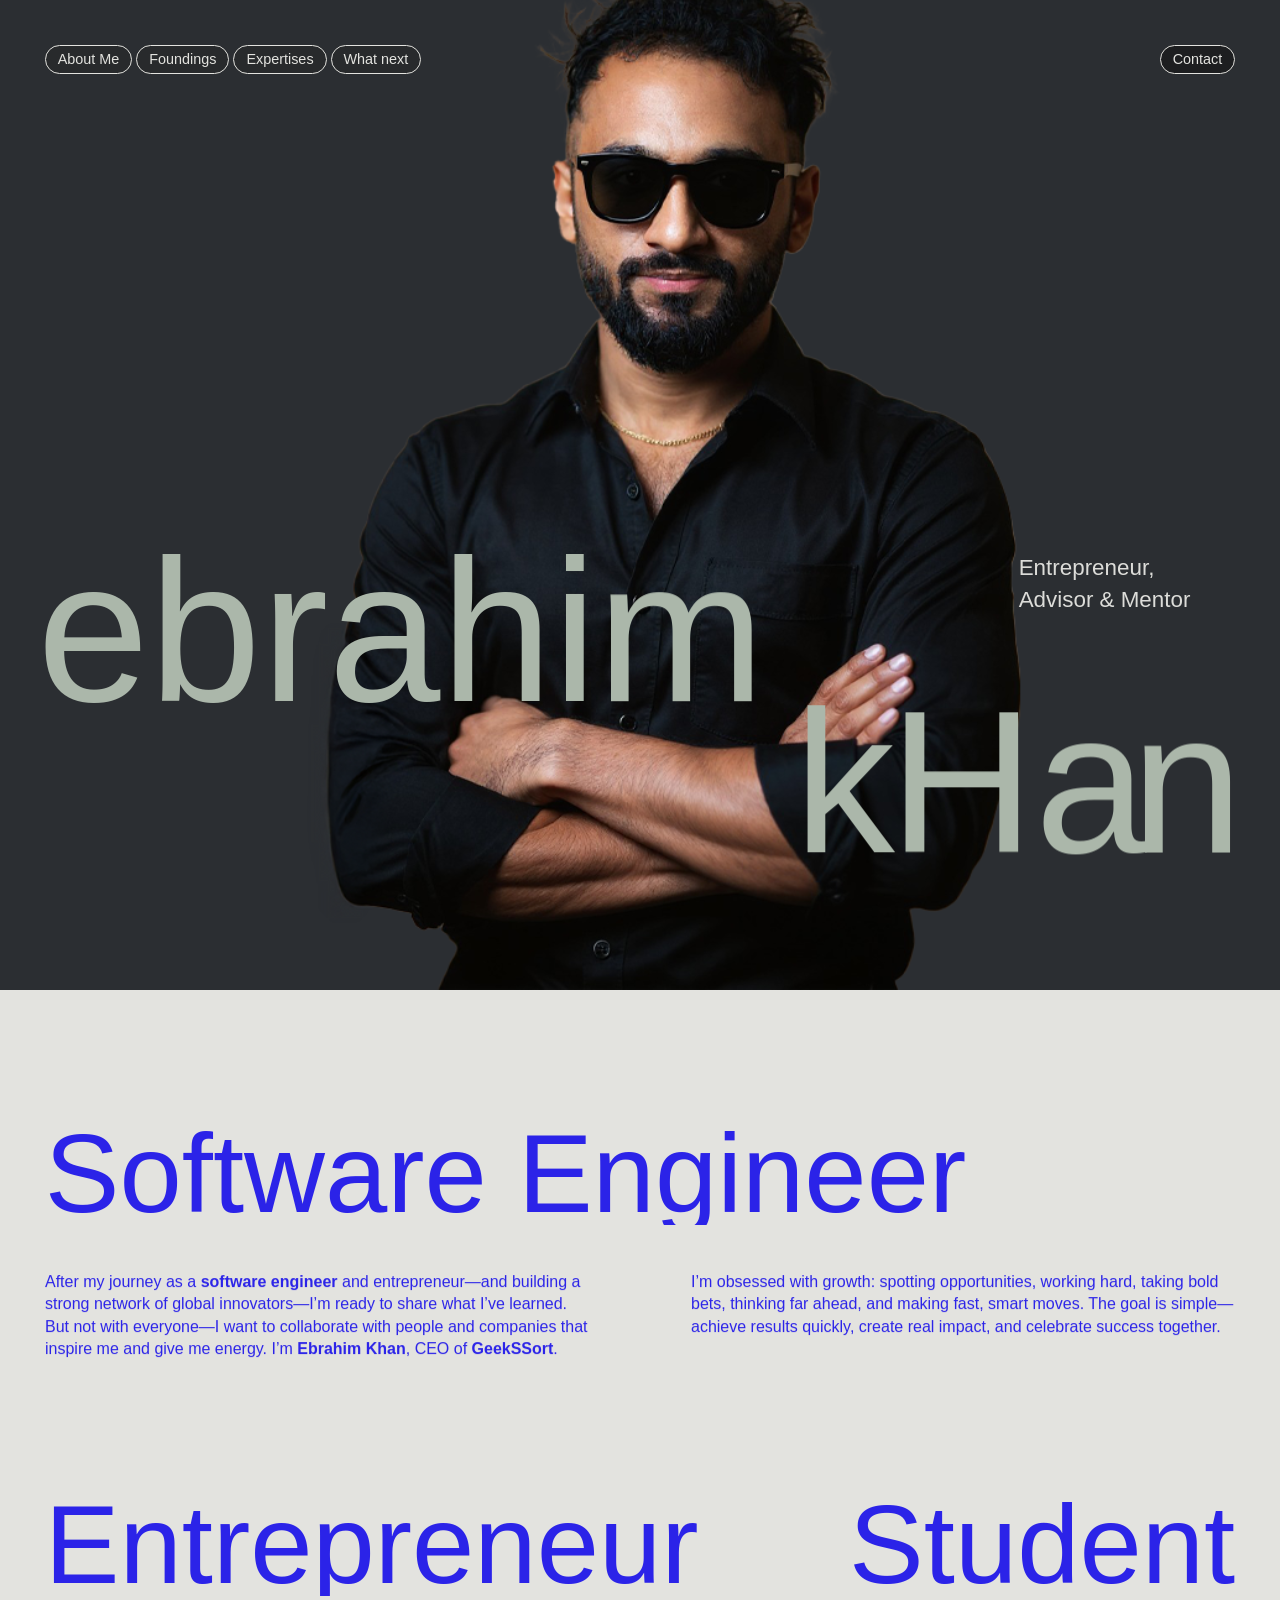
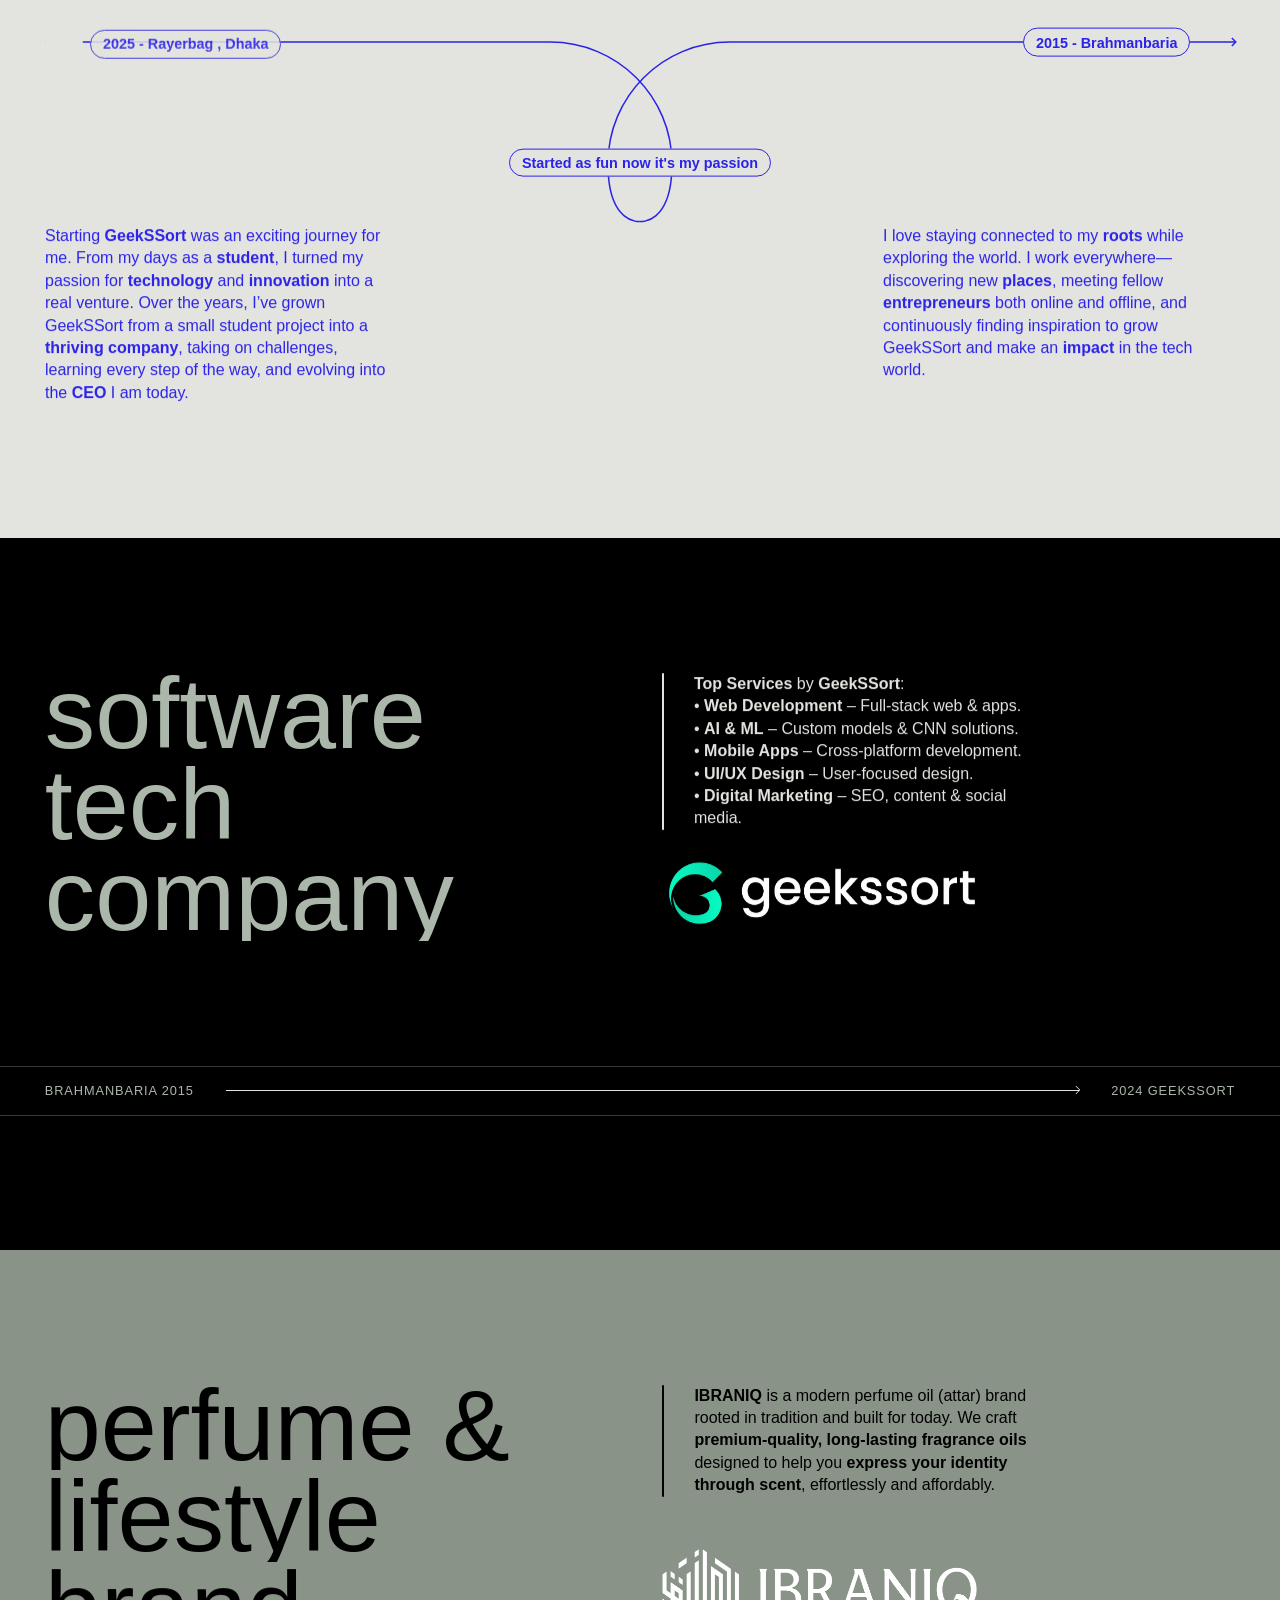
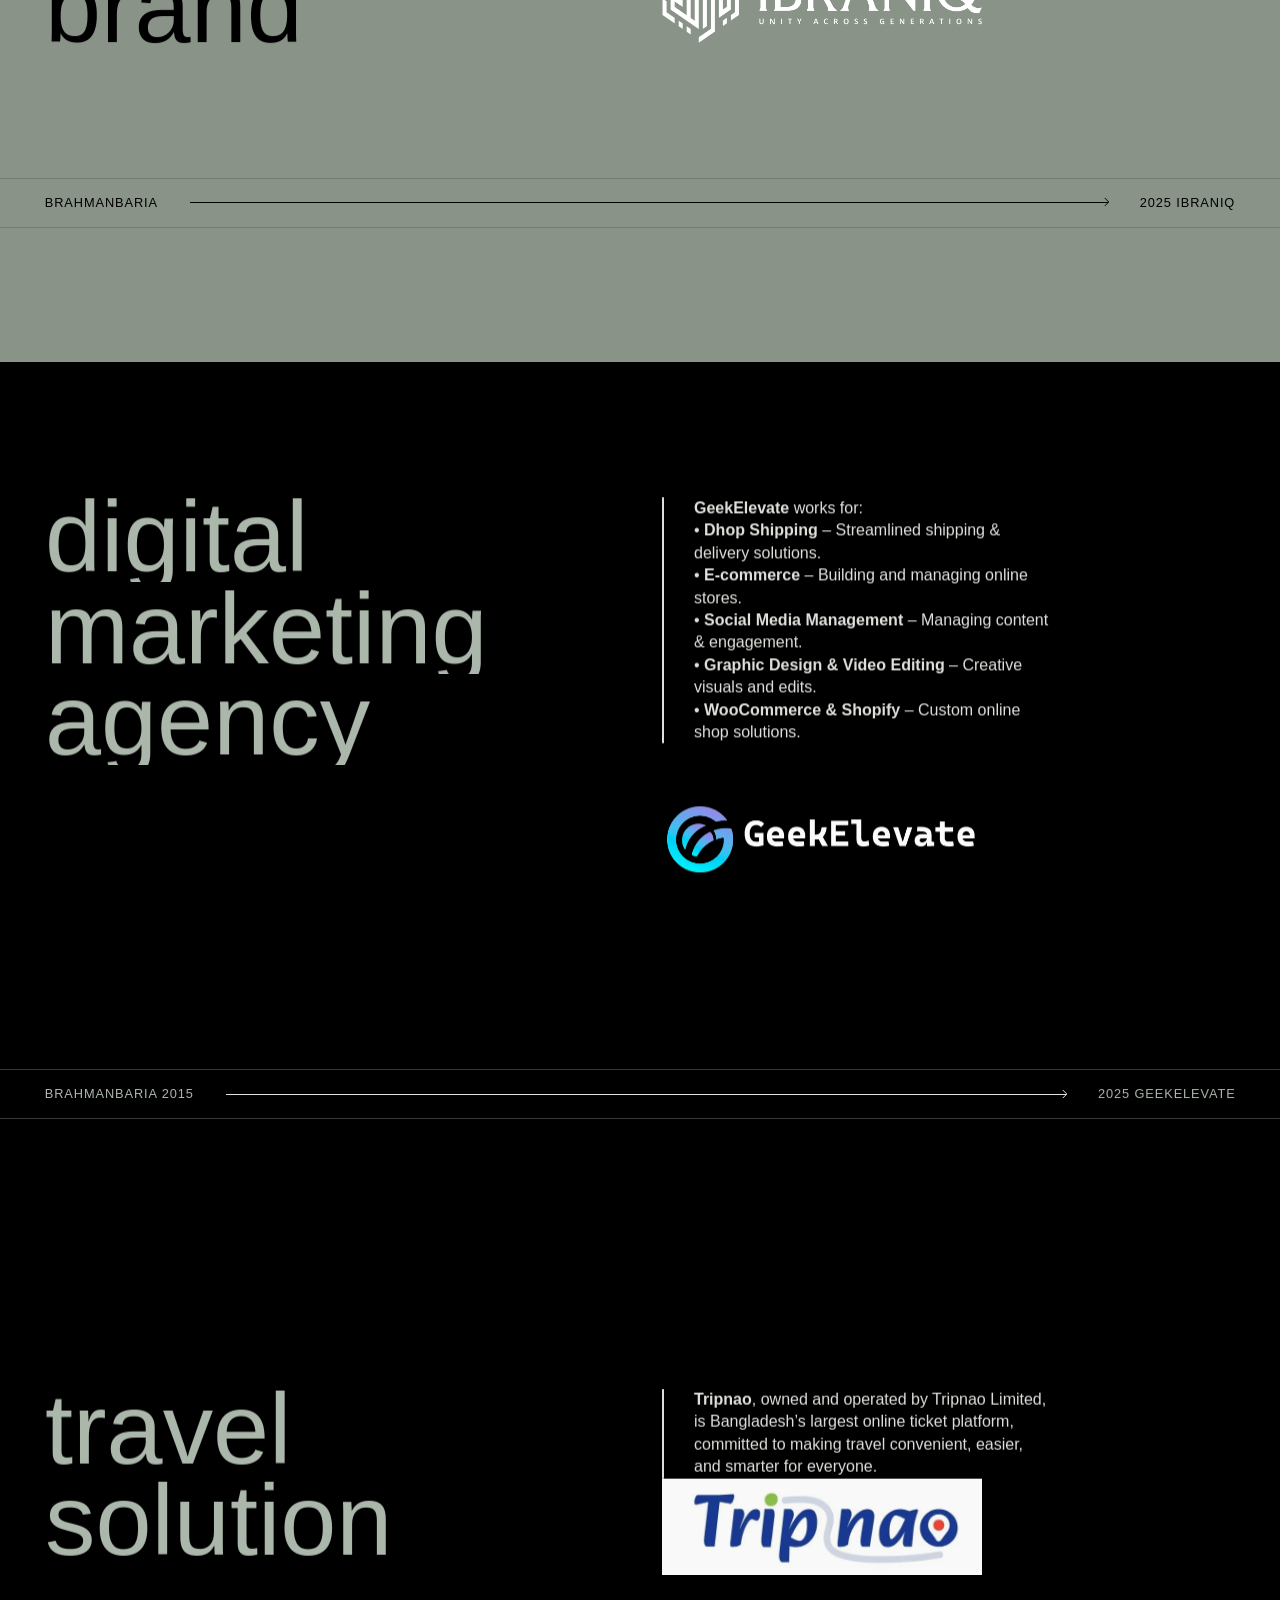
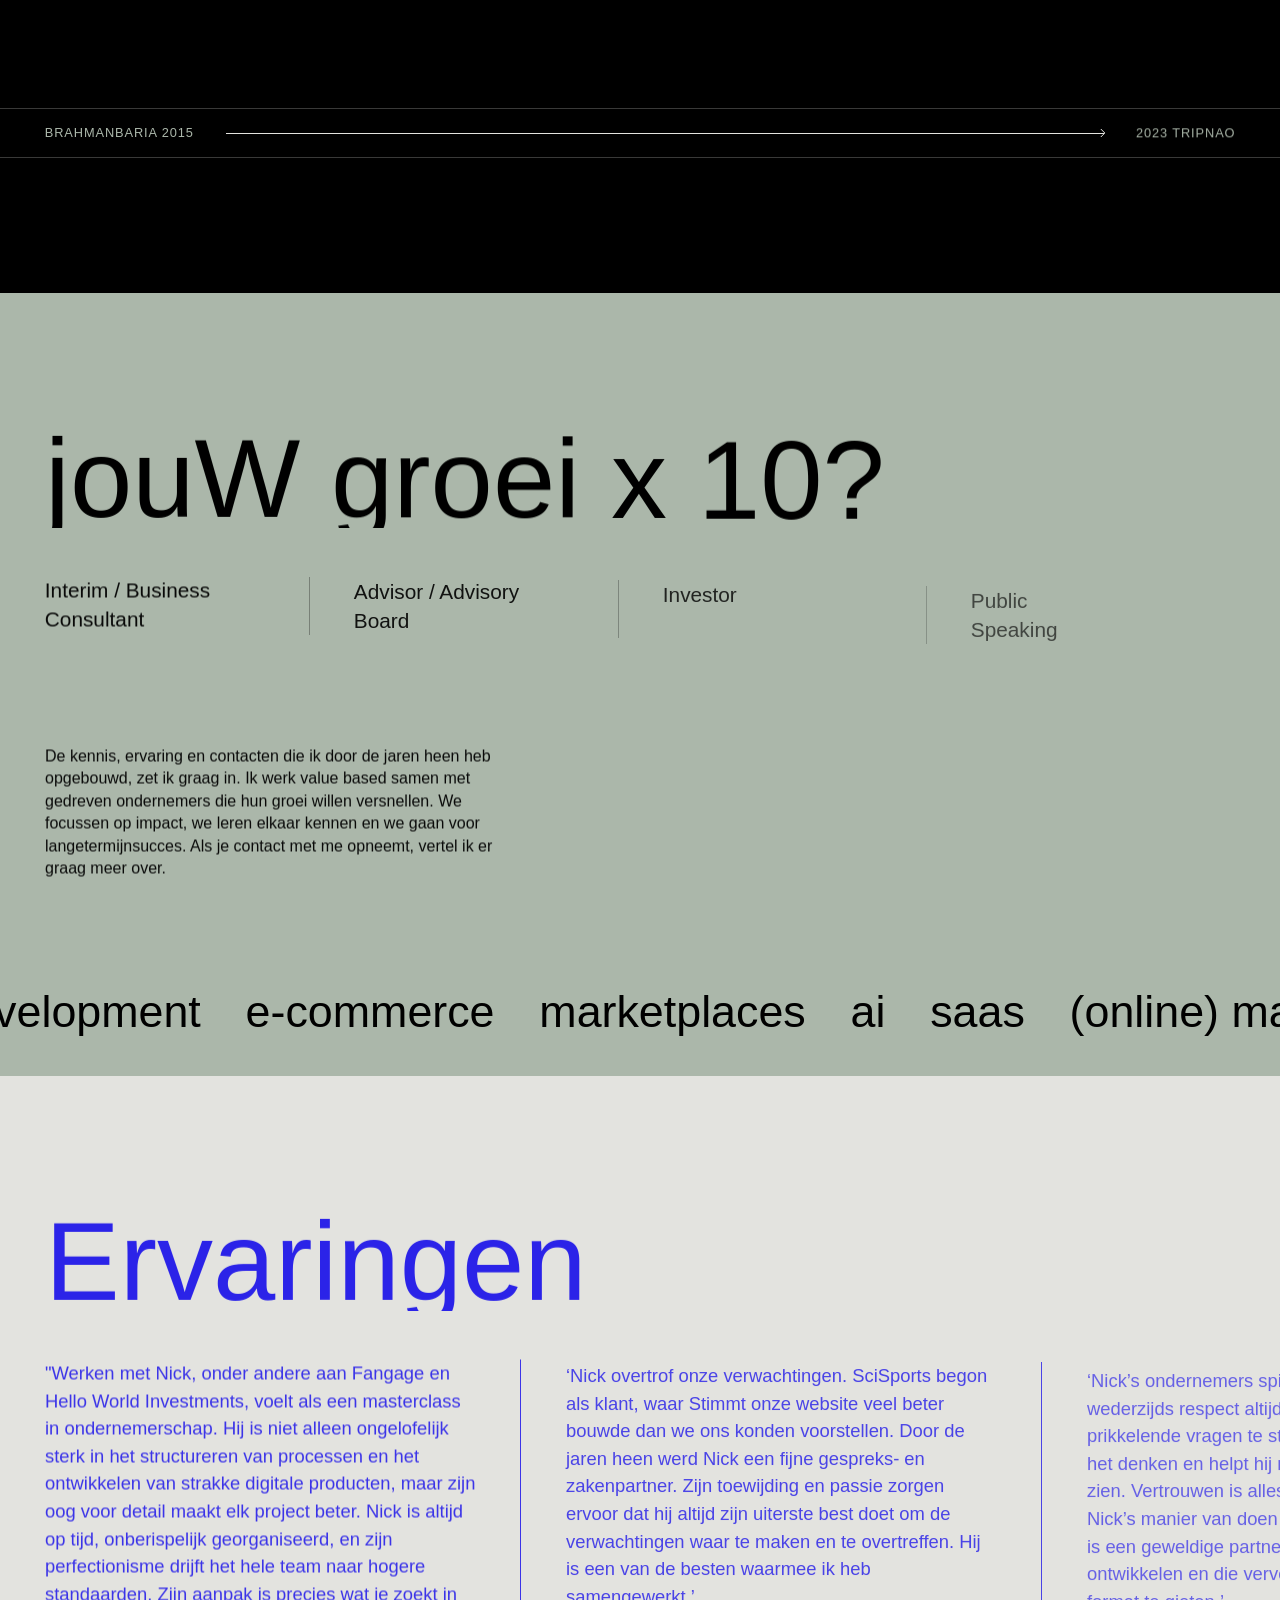
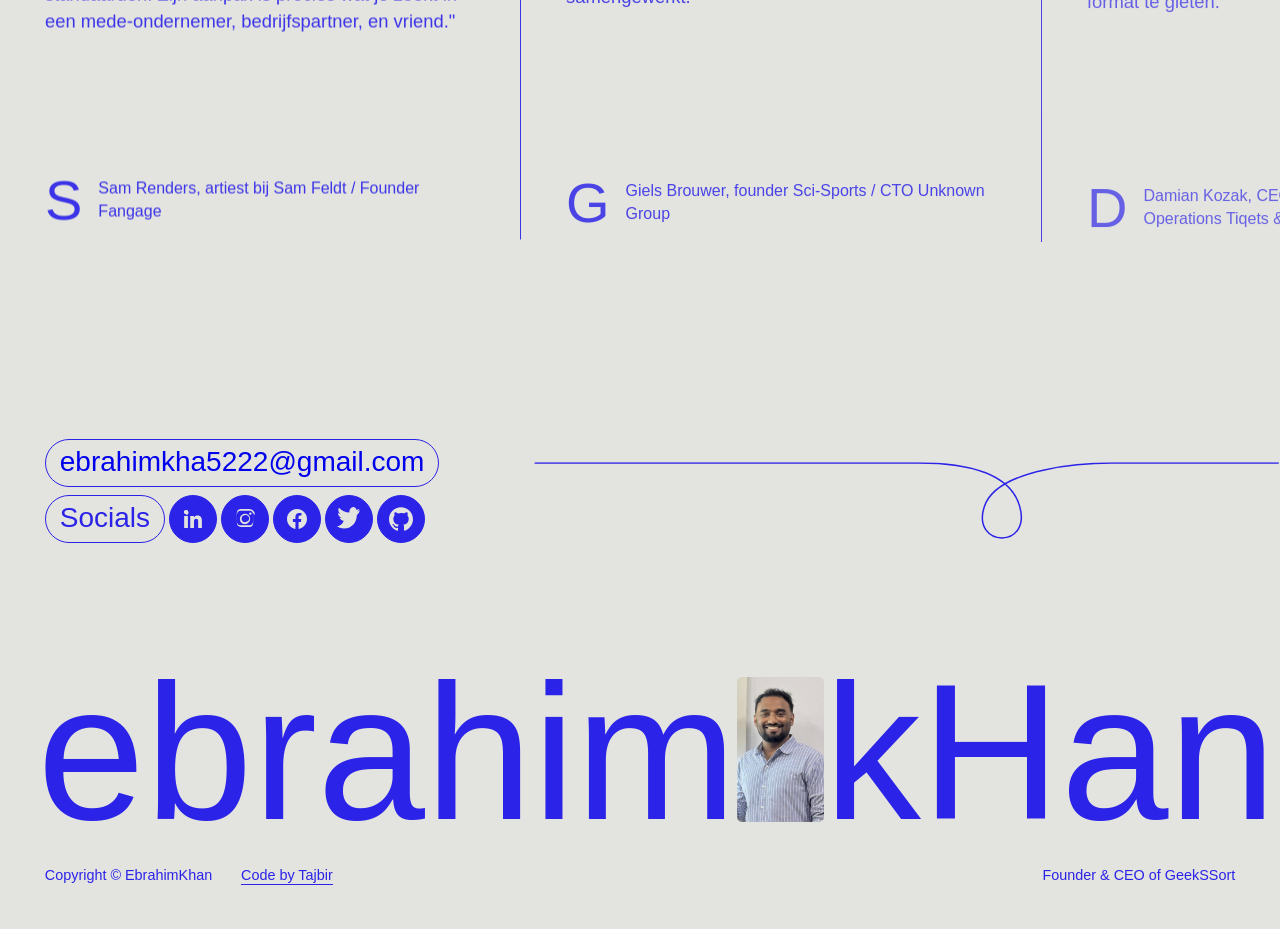
==== commit 0b22d824: "Updated codes" ====
--- a/index.html
+++ b/index.html
@@ -41,7 +41,7 @@
     <meta content="summary_large_image" name="twitter:card" />
     <meta content="width=device-width, initial-scale=1" name="viewport" />
     <link
-      href="nickvelten.webflow.1a52ff9fa.css"
+      href="ebrahimkhan.css"
       rel="stylesheet"
       type="text/css"
     />
@@ -64,7 +64,7 @@
       href="https://cdn.prod.website-files.com/662f674cb38eee57dcce1fd9/662f6f1e56889161dcda6939_webclip.jpg"
       rel="apple-touch-icon"
     />
-    <link href="https://www.nickvelten.nl" rel="canonical" />
+    <link href="https://ebrahimkhan.netlify.app/" rel="canonical" />
     <script
       async=""
       src="https://www.googletagmanager.com/gtag/js?id=G-ZVPGZRLV2N"
@@ -668,7 +668,7 @@
               <div class="header-content-inner">
                 <div class="header-function-text">
                   <p class="header-p">
-                    Entrepreneur, <br />Advisor &amp; mentor
+                    Entrepreneur, <br />Advisor &amp; Mentor
                   </p>
                 </div>
                 <h1 data-split-text="chars" class="header-h1">
@@ -701,32 +701,24 @@
               <div class="col-intro-title">
                 <h2
                   data-scroll-animation="words"
-                  data-text-change="Groeien &amp; ondeRnemen"
+                  
                   data-split-text="words"
                   class="h-medium"
                 >
-                  Groeien &amp; ondeRnemen
+                  Software Engineer 
                 </h2>
               </div>
             </div>
             <div class="row-intro-text">
               <div data-scroll-animation="fade-in" class="col-intro-text">
                 <p>
-                  Na mijn avonturen met <strong>Stimmt</strong> en
-                  <strong>Fangage</strong> en een rijk netwerk aan
-                  internationale en innovatieve ondernemers en professionals,
-                  heb ik nu zin om mijn kennis te delen. Maar niet met iedereen
-                  - ik wil samenwerken met ondernemers en bedrijven waar ik
-                  energie van krijg.
+                After my journey as a <strong>software engineer</strong> and entrepreneur—and building a strong network of global innovators—I’m ready to share what I’ve learned. But not with everyone—I want to collaborate with people and companies that inspire me and give me energy. I’m <strong>Ebrahim Khan</strong>, CEO of <strong>GeekSSort</strong>.
                 </p>
               </div>
               <div data-scroll-animation="fade-in" class="col-intro-text">
-                <p>
-                  Ik ben gek op alles wat met groei te maken heeft. Dat gaat
-                  voor mij over kansen zien, hard werken, lef hebben, ver
-                  vooruit kijken en ondertussen snelle slagen maken. Om zo snel
-                  mogelijk resultaat te behalen en samen successen te vieren.
-                </p>
+                 <p>
+                 I’m obsessed with growth: spotting opportunities, working hard, taking bold bets, thinking far ahead, and making fast, smart moves. The goal is simple—achieve results quickly, create real impact, and celebrate success together.
+                 </p>
               </div>
             </div>
           </div>
@@ -742,21 +734,21 @@
               <div class="col-westoost-title">
                 <h2
                   data-scroll-animation="words"
-                  data-text-change="West"
+                  
                   data-split-text="words"
                   class="h-medium oostwest"
                 >
-                  West
+                  Entrepreneur
                 </h2>
               </div>
               <div class="col-westoost-title">
                 <h2
                   data-scroll-animation="words"
-                  data-text-change="oOst"
+                 
                   data-split-text="words"
                   class="h-medium oostwest"
                 >
-                  Oost
+                  Student
                 </h2>
               </div>
             </div>
@@ -825,7 +817,7 @@
                   class="single-tag"
                 >
                   <div class="single-tag-border"></div>
-                  <span class="single-tag-text">1990 - Twente </span>
+                  <span class="single-tag-text">2015 -  Brahmanbaria </span>
                 </div>
               </div>
               <div class="single-tag-wrap tag-center">
@@ -837,7 +829,7 @@
                   class="single-tag"
                 >
                   <div class="single-tag-border"></div>
-                  <span class="single-tag-text">Remote &amp; on the go</span>
+                  <span class="single-tag-text">Started as fun now it's my passion</span>
                 </div>
               </div>
               <div class="single-tag-wrap tag-west">
@@ -850,7 +842,7 @@
                 >
                   <div class="single-tag-border"></div>
                   <span class="single-tag-text"
-                    >2025 - Amsterdam + Barcelona</span
+                    >2025 - Rayerbag , Dhaka</span
                   >
                 </div>
               </div>
@@ -858,18 +850,12 @@
             <div class="row-westoost-text">
               <div data-scroll-animation="fade-in" class="col-westoost-text">
                 <p>
-                  Het oprichten van Stimmt in 2010 was zo’n mooi avontuur, dat
-                  ik mijn studie opgaf om fulltime te ondernemen. 15 jaar verder
-                  heb ik 2 bedrijven verkocht en me sinds 2020 in Amsterdam
-                  gevestigd, gecombineerd met Barcelona.
-                </p>
+                  Starting <strong>GeekSSort</strong> was an exciting journey for me. From my days as a <strong>student</strong>, I turned my passion for <strong>technology</strong> and <strong>innovation</strong> into a real venture. Over the years, I’ve grown GeekSSort from a small student project into a <strong>thriving company</strong>, taking on challenges, learning every step of the way, and evolving into the <strong>CEO</strong> I am today.
+               </p>
               </div>
               <div data-scroll-animation="fade-in" class="col-westoost-text">
                 <p>
-                  Ik ga graag terug naar het nuchtere Twente om tijd door te
-                  brengen met familie en vrienden. Werken doe ik overal: ik
-                  ontdek graag nieuwe bestemmingen en vind het te gek om online
-                  en offline andere ondernemers te ontmoeten.
+                  I love staying connected to my <strong>roots</strong> while exploring the world. I work everywhere—discovering new <strong>places</strong>, meeting fellow <strong>entrepreneurs</strong> both online and offline, and continuously finding inspiration to grow GeekSSort and make an <strong>impact</strong> in the tech world.
                 </p>
               </div>
             </div>
@@ -890,7 +876,7 @@
                     data-split-text="words"
                     class="trackrecord-h"
                   >
-                    Founder Software Tech Company
+                    Software Tech Company
                   </h2>
                 </div>
                 <div
@@ -900,25 +886,29 @@
                   <div class="trackrecord-quote">
                     <div class="trackrecord-border-quote"></div>
                     <p class="light">
-                      Top Services in <strong>ERP</strong> , <strong>Web & Mobile Development</strong> <strong>UX/UI & SEO.</strong> Growing recognition in global tech market • Now scaling as founder & leader of GeekSSort.
-                      
-                    </p>
-                  </div>
-                  <!-- Simple drop-in (keeps your existing structure) -->
-                   <a href="https://geekssort.com/" target="_blank" class="trackrecord-logo w-inline-block">
-  <img
-    src="GeekSSort_LOGO.png"
-    alt="GeekSSort Logo"
-    class="trackrecord-logo-img"
-    width="100%"
-    height="auto"
-    loading="lazy"
-  />
-  <p class="hidden-link-text">GeekSSort</p>
-</a>
-
-
-                  
+                        <strong>Top Services</strong> by <strong>GeekSSort</strong>:<br>
+                        • <strong>Web Development</strong> – Full-stack web & apps.<br>
+                        • <strong>AI & ML</strong> – Custom models & CNN solutions.<br>
+                        • <strong>Mobile Apps</strong> – Cross-platform development.<br>
+                      • <strong>UI/UX Design</strong> – User-focused design.<br>
+                        • <strong>Digital Marketing</strong> – SEO, content & social media.
+                      </p>
+
+                  </div>
+                  <a
+                   href="https://geekssort.com/"
+                    target="_blank"
+                    class="trackrecord-logo w-inline-block"
+                  >
+                    <img
+                      src="GeekSSort_LOGO.png"
+                      alt="GeekSSort Logo"
+                    class="trackrecord-logo-img"
+                      style="width: 100%; height: auto;"
+                    />
+                    <p class="hidden-link-text">GeekSSort</p>
+                  </a>
+
                 </div>
               </div>
             </div>
@@ -930,7 +920,7 @@
               <div class="border-top"></div>
               <div class="row-trackrecord-timeline-inner">
                 <p class="p-captials trackrecord-first">
-                  Amsterdam &amp; Enschede / 2010 - 2023 (13 jaar)
+                   Brahmanbaria 2015
                 </p>
                 <div class="arrow-line">
                   <div class="arrow-line-inner"></div>
@@ -949,7 +939,7 @@
                     ></path>
                   </svg>
                 </div>
-                <p class="p-captials trackrecord-last">Stimmt</p>
+                <p class="p-captials trackrecord-last">2024 GeekSSort</p>
               </div>
             </div>
           </section>
@@ -967,7 +957,7 @@
                     data-split-text="words"
                     class="trackrecord-h"
                   >
-                    Founder Perfume Brand
+                    Perfume & Lifestyle Brand 
                   </h2>
                 </div>
                 <div
@@ -976,25 +966,24 @@
                 >
                   <div class="trackrecord-quote dark">
                     <div class="trackrecord-border-quote"></div>
-                   <p class="light">
-  <strong>IBRANIQ</strong> is a modern perfume oil (attar) brand rooted in tradition and built for today. 
-  We craft <strong>premium-quality,</strong> <strong>long-lasting fragrance oils</strong> designed to help you express your identity 
-  through scent, effortlessly and affordably.
-</p>
-
-                  </div>
-                  <a href="https://ibraniq.com/" target="_blank" class="trackrecord-logo w-inline-block">
-  <img
-    src="logo.1.2.gif"
-    alt="Ibraniq Logo"
-    class="trackrecord-logo-img"
-    width="100%"
-    height="auto"
-    loading="lazy"
-  />
-  <p class="hidden-link-text">Ibraniq</p>
-</a>
-
+                    <p class="light">
+                    <strong>IBRANIQ</strong> is a modern perfume oil (attar) brand rooted in tradition and built for today. We craft <strong>premium-quality, long-lasting fragrance oils</strong> designed to help you <strong>express your identity through scent</strong>, effortlessly and affordably.
+                    </p>
+
+                  </div>
+                  <a
+                    href="https://ibraniq.com/"
+                    target="_blank"
+                   class="trackrecord-logo w-inline-block"
+                  >
+                    <img
+                      src="ibr.png"
+                      alt="Ibraniq Logo"
+                      class="trackrecord-logo-img"
+                      style="width: 100%; height: auto;"
+                    />
+                    <p class="hidden-link-text">Ibraniq</p>
+                  </a>
 
                 </div>
               </div>
@@ -1007,7 +996,7 @@
               <div class="border-top dark"></div>
               <div class="row-trackrecord-timeline-inner">
                 <p class="p-captials trackrecord-first">
-                  Amsterdam / 2016 - 2022 (7 jaar)
+                   Brahmanbaria
                 </p>
                 <div class="arrow-line dark">
                   <div class="arrow-line-inner"></div>
@@ -1026,7 +1015,7 @@
                     ></path>
                   </svg>
                 </div>
-                <p class="p-captials trackrecord-last">Fangage</p>
+                <p class="p-captials trackrecord-last">2025 Ibraniq</p>
               </div>
             </div>
           </section>
@@ -1044,7 +1033,7 @@
                     data-split-text="words"
                     class="trackrecord-h"
                   >
-                    Founder Digital Agency<br />Platform
+                    Digital Marketing Agency
                   </h2>
                 </div>
                 <div
@@ -1054,25 +1043,30 @@
                   <div class="trackrecord-quote">
                     <div class="trackrecord-border-quote"></div>
                     <p class="light">
-                      <strong>Investeringen</strong> in tijd, kennis en geld
-                      •  In ambitieuze <strong>start-ups en scale-ups</strong> •
-                      Samen met ondernemer &amp; artiest
-                      <strong>Sam Feldt</strong>
+                    <strong>GeekElevate</strong> works for:<br>
+                    • <strong>Dhop Shipping</strong> – Streamlined shipping & delivery solutions.<br>
+                    • <strong>E-commerce</strong> – Building and managing online stores.<br>
+                    • <strong>Social Media Management</strong> – Managing content & engagement.<br>
+                    • <strong>Graphic Design & Video Editing</strong> – Creative visuals and edits.<br>
+                    • <strong>WooCommerce & Shopify</strong> – Custom online shop solutions.
                     </p>
-                  </div>
-                  <a href="https://www.geekelevate.com/" target="_blank" class="trackrecord-logo w-inline-block">
-  <img
-    src="https://www.geekelevate.com/assets/img/logo/logo-white.png"
-    alt="Geekelevate Logo"
-    class="trackrecord-logo-img"
-    width="100%"
-    height="auto"
-    loading="lazy"
-  />
-  <p class="hidden-link-text">
-    Founder Digital Agency<br />Platform - Geekelevate
-  </p>
-</a>
+
+
+
+                  </div>
+                  <a
+                   href="https://geekelevate.com/"
+                    target="_blank"
+                    class="trackrecord-logo w-inline-block"
+                  >
+                    <img
+                      src="logo-white.png"
+                      alt="GeekElevate Logo"
+                    class="trackrecord-logo-img"
+                      style="width: 100%; height: auto;"
+                    />
+                    <p class="hidden-link-text">GeekElevate</p>
+                  </a>
 
                 </div>
               </div>
@@ -1085,7 +1079,7 @@
               <div class="border-top"></div>
               <div class="row-trackrecord-timeline-inner">
                 <p class="p-captials trackrecord-first">
-                  Amsterdam / 2022 - heden (3 jaar)
+                   Brahmanbaria 2015
                 </p>
                 <div class="arrow-line">
                   <div class="arrow-line-inner"></div>
@@ -1104,9 +1098,84 @@
                     ></path>
                   </svg>
                 </div>
-                <p class="p-captials trackrecord-last">
-                  Hello World Investments
+                <p class="p-captials trackrecord-last">2025 GeekElevate</p>
+              </div>
+            </div>
+          </section>
+          <section
+            data-theme-section="dark"
+            data-id-section="track-record"
+            data-bg-section="dark"
+            class="section-trackrecord-slide"
+          >
+            <div class="container">
+              <div class="row-trackrecord">
+                <div class="col-trackrecord-title">
+                  <h2
+                    data-scroll-animation="words"
+                    data-split-text="words"
+                    class="trackrecord-h"
+                  >
+                    Travel Solution
+                  </h2>
+                </div>
+                <div
+                  data-scroll-animation="fade-in"
+                  class="col-trackrecord-quote"
+                >
+                  <div class="trackrecord-quote">
+                    <div class="trackrecord-border-quote"></div>
+                    <p class="light">
+                    <strong>Tripnao</strong>, owned and operated by Tripnao Limited, is Bangladesh’s largest online ticket platform, committed to making travel convenient, easier, and smarter for everyone.
+                    </p>
+
+
+                  </div>
+                  <a
+                   href="https://geekssort.com/"
+                    target="_blank"
+                    class="trackrecord-logo w-inline-block"
+                  >
+                    <img
+                      src="tripnao.webp"
+                      alt="TripNao Logo"
+                    class="trackrecord-logo-img"
+                      style="width: 100%; height: auto;"
+                    />
+                    <p class="hidden-link-text">TripNao</p>
+                  </a>
+
+                </div>
+              </div>
+            </div>
+            <div
+              data-scroll-animation="trackrecord-line"
+              class="row-trackrecord-timeline"
+            >
+              <div class="border-bottom"></div>
+              <div class="border-top"></div>
+              <div class="row-trackrecord-timeline-inner">
+                <p class="p-captials trackrecord-first">
+                   Brahmanbaria 2015
                 </p>
+                <div class="arrow-line">
+                  <div class="arrow-line-inner"></div>
+                  <svg
+                    xmlns="http://www.w3.org/2000/svg"
+                    width="100%"
+                    viewBox="0 0 4 6"
+                    fill="none"
+                    class="svg-arrow-tip trackrecord-right"
+                  >
+                    <path
+                      d="M3 1L1 3L3 5"
+                      stroke="currentColor"
+                      vector-effect="non-scaling-stroke"
+                      stroke-width="1px"
+                    ></path>
+                  </svg>
+                </div>
+                <p class="p-captials trackrecord-last">2023 Tripnao</p>
               </div>
             </div>
           </section>
@@ -1123,7 +1192,7 @@
               <div class="col">
                 <h2
                   data-scroll-animation="words"
-                  data-text-change="jouW groei x 10?"
+                  
                   data-split-text="words"
                   class="h-medium jouw-groei-x-10"
                 >
@@ -1241,7 +1310,7 @@
               <div class="col">
                 <h2
                   data-scroll-animation="words"
-                  data-text-change="ervAringen"
+                  
                   data-split-text="words"
                   class="h-medium"
                 >
@@ -1417,7 +1486,7 @@
               <div class="col-footer-socials">
                 <div class="col-row-footer-socials">
                  <a href="mailto:ebrahimkhan@gmail.com" class="link-email w-inline-block">
-          <p class="link-email-text">ebrahimkhan@gmail.com</p>
+          <p class="link-email-text">ebrahimkha5222@gmail.com</p>
         </a>
                 </div>
                 <div class="col-row-footer-socials">
@@ -1520,10 +1589,10 @@
             </div>
             <div class="row-footer-links">
               <div class="col-footer-links-copyright">
-                <p>Copyright ©</p>
+                <p>Copyright © EbrahimKhan</p>
                 <div class="link">
                   <a
-                    href="https://dennissnellenberg.com/"
+                    href="https://shamstajbir.netlify.app/"
                     target="_blank"
                     class="link-underline"
                     >Code by Tajbir</a
@@ -1542,28 +1611,28 @@
       </div>
     </main>
     <script
-      src="https://d3e54v103j8qbb.cloudfront.net/js/jquery-3.5.1.min.dc5e7f18c8.js?site=662f674cb38eee57dcce1fd9"
+      src="jquery-3.5.1.min.dc5e7f18c8.js"
       type="text/javascript"
       integrity="sha256-9/aliU8dGd2tb6OSsuzixeV4y/faTqgFtohetphbbj0="
       crossorigin="anonymous"
     ></script>
     <script
-      src="https://cdn.prod.website-files.com/662f674cb38eee57dcce1fd9/js/webflow.751e0867.f68fe005672cde30.js"
+      src="webflow.751e0867.f68fe005672cde30.js"
       type="text/javascript"
     ></script>
-    <script src="https://code.jquery.com/jquery-3.7.1.min.js"></script>
-    <script src="https://cdn.jsdelivr.net/npm/gsap@3.12.5/dist/gsap.min.js"></script>
-    <script src="https://cdn.jsdelivr.net/npm/@barba/core@2.10.3/dist/barba.umd.min.js"></script>
-    <script src="https://cdn.jsdelivr.net/npm/flickity@2.2.1/dist/flickity.pkgd.min.js"></script>
-    <script src="https://cdn.jsdelivr.net/npm/lenis@1.2.3/dist/lenis.min.js"></script>
-    <script src="https://cdn.jsdelivr.net/npm/gsap@3.12.5/dist/ScrollTrigger.min.js"></script>
-
-    <!-- Scripts: slater.app -->
+    <script src="jquery-3.7.1.min.js"></script>
+    <script src="gsap.min.js"></script>
+    <script src="barba.umd.min.js"></script>
+    <script src="flickity.pkgd.min.js"></script>
+    <script src="lenis.min.js"></script>
+    <script src="ScrollTrigger.min.js"></script>
+
+    
     <!-- SplitText.min.js -->
-    <script src="https://slater.app/6522/12441.js"></script>
+    <script src="12441.js"></script>
     <!-- DrawSVGPlugin.min.js -->
-    <script src="https://slater.app/6522/12590.js"></script>
+    <script src="12590.js"></script>
     <!-- index-new.js -->
-    <script src="https://slater.app/6522/32933.js" defer></script>
+    <script src="32933.js" defer></script>
   </body>
 </html>
--- a/ebrahimkhan.css
+++ b/ebrahimkhan.css
@@ -0,0 +1,3628 @@
+html {
+  -webkit-text-size-adjust: 100%;
+  -ms-text-size-adjust: 100%;
+  font-family: sans-serif;
+}
+
+body {
+  margin: 0;
+}
+
+article,
+aside,
+details,
+figcaption,
+figure,
+footer,
+header,
+hgroup,
+main,
+menu,
+nav,
+section,
+summary {
+  display: block;
+}
+
+audio,
+canvas,
+progress,
+video {
+  vertical-align: baseline;
+  display: inline-block;
+}
+
+audio:not([controls]) {
+  height: 0;
+  display: none;
+}
+
+[hidden],
+template {
+  display: none;
+}
+
+a {
+  background-color: #0000;
+}
+
+a:active,
+a:hover {
+  outline: 0;
+}
+
+abbr[title] {
+  border-bottom: 1px dotted;
+}
+
+b,
+strong {
+  font-weight: bold;
+}
+
+dfn {
+  font-style: italic;
+}
+
+h1 {
+  margin: 0.67em 0;
+  font-size: 2em;
+}
+
+mark {
+  color: #000;
+  background: #ff0;
+}
+
+small {
+  font-size: 80%;
+}
+
+sub,
+sup {
+  vertical-align: baseline;
+  font-size: 75%;
+  line-height: 0;
+  position: relative;
+}
+
+sup {
+  top: -0.5em;
+}
+
+sub {
+  bottom: -0.25em;
+}
+
+img {
+  border: 0;
+}
+
+svg:not(:root) {
+  overflow: hidden;
+}
+
+hr {
+  box-sizing: content-box;
+  height: 0;
+}
+
+pre {
+  overflow: auto;
+}
+
+code,
+kbd,
+pre,
+samp {
+  font-family: monospace;
+  font-size: 1em;
+}
+
+button,
+input,
+optgroup,
+select,
+textarea {
+  color: inherit;
+  font: inherit;
+  margin: 0;
+}
+
+button {
+  overflow: visible;
+}
+
+button,
+select {
+  text-transform: none;
+}
+
+button,
+html input[type="button"],
+input[type="reset"] {
+  -webkit-appearance: button;
+  cursor: pointer;
+}
+
+button[disabled],
+html input[disabled] {
+  cursor: default;
+}
+
+button::-moz-focus-inner,
+input::-moz-focus-inner {
+  border: 0;
+  padding: 0;
+}
+
+input {
+  line-height: normal;
+}
+
+input[type="checkbox"],
+input[type="radio"] {
+  box-sizing: border-box;
+  padding: 0;
+}
+
+input[type="number"]::-webkit-inner-spin-button,
+input[type="number"]::-webkit-outer-spin-button {
+  height: auto;
+}
+
+input[type="search"] {
+  -webkit-appearance: none;
+}
+
+input[type="search"]::-webkit-search-cancel-button,
+input[type="search"]::-webkit-search-decoration {
+  -webkit-appearance: none;
+}
+
+legend {
+  border: 0;
+  padding: 0;
+}
+
+textarea {
+  overflow: auto;
+}
+
+optgroup {
+  font-weight: bold;
+}
+
+table {
+  border-collapse: collapse;
+  border-spacing: 0;
+}
+
+td,
+th {
+  padding: 0;
+}
+
+@font-face {
+  font-family: webflow-icons;
+  src: url("[data-uri]")
+    format("truetype");
+  font-weight: normal;
+  font-style: normal;
+}
+
+[class^="w-icon-"],
+[class*=" w-icon-"] {
+  speak: none;
+  font-variant: normal;
+  text-transform: none;
+  -webkit-font-smoothing: antialiased;
+  -moz-osx-font-smoothing: grayscale;
+  font-style: normal;
+  font-weight: normal;
+  line-height: 1;
+  font-family: webflow-icons !important;
+}
+
+.w-icon-slider-right:before {
+  content: "î˜€";
+}
+
+.w-icon-slider-left:before {
+  content: "î˜";
+}
+
+.w-icon-nav-menu:before {
+  content: "î˜‚";
+}
+
+.w-icon-arrow-down:before,
+.w-icon-dropdown-toggle:before {
+  content: "î˜ƒ";
+}
+
+.w-icon-file-upload-remove:before {
+  content: "î¤€";
+}
+
+.w-icon-file-upload-icon:before {
+  content: "î¤ƒ";
+}
+
+* {
+  box-sizing: border-box;
+}
+
+html {
+  height: 100%;
+}
+
+body {
+  color: #333;
+  background-color: #fff;
+  min-height: 100%;
+  margin: 0;
+  font-family: Arial, sans-serif;
+  font-size: 14px;
+  line-height: 20px;
+}
+
+img {
+  vertical-align: middle;
+  max-width: 100%;
+  display: inline-block;
+}
+
+html.w-mod-touch * {
+  background-attachment: scroll !important;
+}
+
+.w-block {
+  display: block;
+}
+
+.w-inline-block {
+  max-width: 100%;
+  display: inline-block;
+}
+
+.w-clearfix:before,
+.w-clearfix:after {
+  content: " ";
+  grid-area: 1 / 1 / 2 / 2;
+  display: table;
+}
+
+.w-clearfix:after {
+  clear: both;
+}
+
+.w-hidden {
+  display: none;
+}
+
+.w-button {
+  color: #fff;
+  line-height: inherit;
+  cursor: pointer;
+  background-color: #3898ec;
+  border: 0;
+  border-radius: 0;
+  padding: 9px 15px;
+  text-decoration: none;
+  display: inline-block;
+}
+
+input.w-button {
+  -webkit-appearance: button;
+}
+
+html[data-w-dynpage] [data-w-cloak] {
+  color: #0000 !important;
+}
+
+.w-code-block {
+  margin: unset;
+}
+
+pre.w-code-block code {
+  all: inherit;
+}
+
+.w-optimization {
+  display: contents;
+}
+
+.w-webflow-badge,
+.w-webflow-badge > img {
+  box-sizing: unset;
+  width: unset;
+  height: unset;
+  max-height: unset;
+  max-width: unset;
+  min-height: unset;
+  min-width: unset;
+  margin: unset;
+  padding: unset;
+  float: unset;
+  clear: unset;
+  border: unset;
+  border-radius: unset;
+  background: unset;
+  background-image: unset;
+  background-position: unset;
+  background-size: unset;
+  background-repeat: unset;
+  background-origin: unset;
+  background-clip: unset;
+  background-attachment: unset;
+  background-color: unset;
+  box-shadow: unset;
+  transform: unset;
+  direction: unset;
+  font-family: unset;
+  font-weight: unset;
+  color: unset;
+  font-size: unset;
+  line-height: unset;
+  font-style: unset;
+  font-variant: unset;
+  text-align: unset;
+  letter-spacing: unset;
+  -webkit-text-decoration: unset;
+  text-decoration: unset;
+  text-indent: unset;
+  text-transform: unset;
+  list-style-type: unset;
+  text-shadow: unset;
+  vertical-align: unset;
+  cursor: unset;
+  white-space: unset;
+  word-break: unset;
+  word-spacing: unset;
+  word-wrap: unset;
+  transition: unset;
+}
+
+.w-webflow-badge {
+  white-space: nowrap;
+  cursor: pointer;
+  box-shadow: 0 0 0 1px #0000001a, 0 1px 3px #0000001a;
+  visibility: visible !important;
+  opacity: 1 !important;
+  z-index: 2147483647 !important;
+  color: #aaadb0 !important;
+  overflow: unset !important;
+  background-color: #fff !important;
+  border-radius: 3px !important;
+  width: auto !important;
+  height: auto !important;
+  margin: 0 !important;
+  padding: 6px !important;
+  font-size: 12px !important;
+  line-height: 14px !important;
+  text-decoration: none !important;
+  display: inline-block !important;
+  position: fixed !important;
+  inset: auto 12px 12px auto !important;
+  transform: none !important;
+}
+
+.w-webflow-badge > img {
+  position: unset;
+  visibility: unset !important;
+  opacity: 1 !important;
+  vertical-align: middle !important;
+  display: inline-block !important;
+}
+
+h1,
+h2,
+h3,
+h4,
+h5,
+h6 {
+  margin-bottom: 10px;
+  font-weight: bold;
+}
+
+h1 {
+  margin-top: 20px;
+  font-size: 38px;
+  line-height: 44px;
+}
+
+h2 {
+  margin-top: 20px;
+  font-size: 32px;
+  line-height: 36px;
+}
+
+h3 {
+  margin-top: 20px;
+  font-size: 24px;
+  line-height: 30px;
+}
+
+h4 {
+  margin-top: 10px;
+  font-size: 18px;
+  line-height: 24px;
+}
+
+h5 {
+  margin-top: 10px;
+  font-size: 14px;
+  line-height: 20px;
+}
+
+h6 {
+  margin-top: 10px;
+  font-size: 12px;
+  line-height: 18px;
+}
+
+p {
+  margin-top: 0;
+  margin-bottom: 10px;
+}
+
+blockquote {
+  border-left: 5px solid #e2e2e2;
+  margin: 0 0 10px;
+  padding: 10px 20px;
+  font-size: 18px;
+  line-height: 22px;
+}
+
+figure {
+  margin: 0 0 10px;
+}
+
+figcaption {
+  text-align: center;
+  margin-top: 5px;
+}
+
+ul,
+ol {
+  margin-top: 0;
+  margin-bottom: 10px;
+  padding-left: 40px;
+}
+
+.w-list-unstyled {
+  padding-left: 0;
+  list-style: none;
+}
+
+.w-embed:before,
+.w-embed:after {
+  content: " ";
+  grid-area: 1 / 1 / 2 / 2;
+  display: table;
+}
+
+.w-embed:after {
+  clear: both;
+}
+
+.w-video {
+  width: 100%;
+  padding: 0;
+  position: relative;
+}
+
+.w-video iframe,
+.w-video object,
+.w-video embed {
+  border: none;
+  width: 100%;
+  height: 100%;
+  position: absolute;
+  top: 0;
+  left: 0;
+}
+
+fieldset {
+  border: 0;
+  margin: 0;
+  padding: 0;
+}
+
+button,
+[type="button"],
+[type="reset"] {
+  cursor: pointer;
+  -webkit-appearance: button;
+  border: 0;
+}
+
+.w-form {
+  margin: 0 0 15px;
+}
+
+.w-form-done {
+  text-align: center;
+  background-color: #ddd;
+  padding: 20px;
+  display: none;
+}
+
+.w-form-fail {
+  background-color: #ffdede;
+  margin-top: 10px;
+  padding: 10px;
+  display: none;
+}
+
+label {
+  margin-bottom: 5px;
+  font-weight: bold;
+  display: block;
+}
+
+.w-input,
+.w-select {
+  color: #333;
+  vertical-align: middle;
+  background-color: #fff;
+  border: 1px solid #ccc;
+  width: 100%;
+  height: 38px;
+  margin-bottom: 10px;
+  padding: 8px 12px;
+  font-size: 14px;
+  line-height: 1.42857;
+  display: block;
+}
+
+.w-input::placeholder,
+.w-select::placeholder {
+  color: #999;
+}
+
+.w-input:focus,
+.w-select:focus {
+  border-color: #3898ec;
+  outline: 0;
+}
+
+.w-input[disabled],
+.w-select[disabled],
+.w-input[readonly],
+.w-select[readonly],
+fieldset[disabled] .w-input,
+fieldset[disabled] .w-select {
+  cursor: not-allowed;
+}
+
+.w-input[disabled]:not(.w-input-disabled),
+.w-select[disabled]:not(.w-input-disabled),
+.w-input[readonly],
+.w-select[readonly],
+fieldset[disabled]:not(.w-input-disabled) .w-input,
+fieldset[disabled]:not(.w-input-disabled) .w-select {
+  background-color: #eee;
+}
+
+textarea.w-input,
+textarea.w-select {
+  height: auto;
+}
+
+.w-select {
+  background-color: #f3f3f3;
+}
+
+.w-select[multiple] {
+  height: auto;
+}
+
+.w-form-label {
+  cursor: pointer;
+  margin-bottom: 0;
+  font-weight: normal;
+  display: inline-block;
+}
+
+.w-radio {
+  margin-bottom: 5px;
+  padding-left: 20px;
+  display: block;
+}
+
+.w-radio:before,
+.w-radio:after {
+  content: " ";
+  grid-area: 1 / 1 / 2 / 2;
+  display: table;
+}
+
+.w-radio:after {
+  clear: both;
+}
+
+.w-radio-input {
+  float: left;
+  margin: 3px 0 0 -20px;
+  line-height: normal;
+}
+
+.w-file-upload {
+  margin-bottom: 10px;
+  display: block;
+}
+
+.w-file-upload-input {
+  opacity: 0;
+  z-index: -100;
+  width: 0.1px;
+  height: 0.1px;
+  position: absolute;
+  overflow: hidden;
+}
+
+.w-file-upload-default,
+.w-file-upload-uploading,
+.w-file-upload-success {
+  color: #333;
+  display: inline-block;
+}
+
+.w-file-upload-error {
+  margin-top: 10px;
+  display: block;
+}
+
+.w-file-upload-default.w-hidden,
+.w-file-upload-uploading.w-hidden,
+.w-file-upload-error.w-hidden,
+.w-file-upload-success.w-hidden {
+  display: none;
+}
+
+.w-file-upload-uploading-btn {
+  cursor: pointer;
+  background-color: #fafafa;
+  border: 1px solid #ccc;
+  margin: 0;
+  padding: 8px 12px;
+  font-size: 14px;
+  font-weight: normal;
+  display: flex;
+}
+
+.w-file-upload-file {
+  background-color: #fafafa;
+  border: 1px solid #ccc;
+  flex-grow: 1;
+  justify-content: space-between;
+  margin: 0;
+  padding: 8px 9px 8px 11px;
+  display: flex;
+}
+
+.w-file-upload-file-name {
+  font-size: 14px;
+  font-weight: normal;
+  display: block;
+}
+
+.w-file-remove-link {
+  cursor: pointer;
+  width: auto;
+  height: auto;
+  margin-top: 3px;
+  margin-left: 10px;
+  padding: 3px;
+  display: block;
+}
+
+.w-icon-file-upload-remove {
+  margin: auto;
+  font-size: 10px;
+}
+
+.w-file-upload-error-msg {
+  color: #ea384c;
+  padding: 2px 0;
+  display: inline-block;
+}
+
+.w-file-upload-info {
+  padding: 0 12px;
+  line-height: 38px;
+  display: inline-block;
+}
+
+.w-file-upload-label {
+  cursor: pointer;
+  background-color: #fafafa;
+  border: 1px solid #ccc;
+  margin: 0;
+  padding: 8px 12px;
+  font-size: 14px;
+  font-weight: normal;
+  display: inline-block;
+}
+
+.w-icon-file-upload-icon,
+.w-icon-file-upload-uploading {
+  width: 20px;
+  margin-right: 8px;
+  display: inline-block;
+}
+
+.w-icon-file-upload-uploading {
+  height: 20px;
+}
+
+.w-container {
+  max-width: 940px;
+  margin-left: auto;
+  margin-right: auto;
+}
+
+.w-container:before,
+.w-container:after {
+  content: " ";
+  grid-area: 1 / 1 / 2 / 2;
+  display: table;
+}
+
+.w-container:after {
+  clear: both;
+}
+
+.w-container .w-row {
+  margin-left: -10px;
+  margin-right: -10px;
+}
+
+.w-row:before,
+.w-row:after {
+  content: " ";
+  grid-area: 1 / 1 / 2 / 2;
+  display: table;
+}
+
+.w-row:after {
+  clear: both;
+}
+
+.w-row .w-row {
+  margin-left: 0;
+  margin-right: 0;
+}
+
+.w-col {
+  float: left;
+  width: 100%;
+  min-height: 1px;
+  padding-left: 10px;
+  padding-right: 10px;
+  position: relative;
+}
+
+.w-col .w-col {
+  padding-left: 0;
+  padding-right: 0;
+}
+
+.w-col-1 {
+  width: 8.33333%;
+}
+
+.w-col-2 {
+  width: 16.6667%;
+}
+
+.w-col-3 {
+  width: 25%;
+}
+
+.w-col-4 {
+  width: 33.3333%;
+}
+
+.w-col-5 {
+  width: 41.6667%;
+}
+
+.w-col-6 {
+  width: 50%;
+}
+
+.w-col-7 {
+  width: 58.3333%;
+}
+
+.w-col-8 {
+  width: 66.6667%;
+}
+
+.w-col-9 {
+  width: 75%;
+}
+
+.w-col-10 {
+  width: 83.3333%;
+}
+
+.w-col-11 {
+  width: 91.6667%;
+}
+
+.w-col-12 {
+  width: 100%;
+}
+
+.w-hidden-main {
+  display: none !important;
+}
+
+@media screen and (max-width: 991px) {
+  .w-container {
+    max-width: 728px;
+  }
+
+  .w-hidden-main {
+    display: inherit !important;
+  }
+
+  .w-hidden-medium {
+    display: none !important;
+  }
+
+  .w-col-medium-1 {
+    width: 8.33333%;
+  }
+
+  .w-col-medium-2 {
+    width: 16.6667%;
+  }
+
+  .w-col-medium-3 {
+    width: 25%;
+  }
+
+  .w-col-medium-4 {
+    width: 33.3333%;
+  }
+
+  .w-col-medium-5 {
+    width: 41.6667%;
+  }
+
+  .w-col-medium-6 {
+    width: 50%;
+  }
+
+  .w-col-medium-7 {
+    width: 58.3333%;
+  }
+
+  .w-col-medium-8 {
+    width: 66.6667%;
+  }
+
+  .w-col-medium-9 {
+    width: 75%;
+  }
+
+  .w-col-medium-10 {
+    width: 83.3333%;
+  }
+
+  .w-col-medium-11 {
+    width: 91.6667%;
+  }
+
+  .w-col-medium-12 {
+    width: 100%;
+  }
+
+  .w-col-stack {
+    width: 100%;
+    left: auto;
+    right: auto;
+  }
+}
+
+@media screen and (max-width: 767px) {
+  .w-hidden-main,
+  .w-hidden-medium {
+    display: inherit !important;
+  }
+
+  .w-hidden-small {
+    display: none !important;
+  }
+
+  .w-row,
+  .w-container .w-row {
+    margin-left: 0;
+    margin-right: 0;
+  }
+
+  .w-col {
+    width: 100%;
+    left: auto;
+    right: auto;
+  }
+
+  .w-col-small-1 {
+    width: 8.33333%;
+  }
+
+  .w-col-small-2 {
+    width: 16.6667%;
+  }
+
+  .w-col-small-3 {
+    width: 25%;
+  }
+
+  .w-col-small-4 {
+    width: 33.3333%;
+  }
+
+  .w-col-small-5 {
+    width: 41.6667%;
+  }
+
+  .w-col-small-6 {
+    width: 50%;
+  }
+
+  .w-col-small-7 {
+    width: 58.3333%;
+  }
+
+  .w-col-small-8 {
+    width: 66.6667%;
+  }
+
+  .w-col-small-9 {
+    width: 75%;
+  }
+
+  .w-col-small-10 {
+    width: 83.3333%;
+  }
+
+  .w-col-small-11 {
+    width: 91.6667%;
+  }
+
+  .w-col-small-12 {
+    width: 100%;
+  }
+}
+
+@media screen and (max-width: 479px) {
+  .w-container {
+    max-width: none;
+  }
+
+  .w-hidden-main,
+  .w-hidden-medium,
+  .w-hidden-small {
+    display: inherit !important;
+  }
+
+  .w-hidden-tiny {
+    display: none !important;
+  }
+
+  .w-col {
+    width: 100%;
+  }
+
+  .w-col-tiny-1 {
+    width: 8.33333%;
+  }
+
+  .w-col-tiny-2 {
+    width: 16.6667%;
+  }
+
+  .w-col-tiny-3 {
+    width: 25%;
+  }
+
+  .w-col-tiny-4 {
+    width: 33.3333%;
+  }
+
+  .w-col-tiny-5 {
+    width: 41.6667%;
+  }
+
+  .w-col-tiny-6 {
+    width: 50%;
+  }
+
+  .w-col-tiny-7 {
+    width: 58.3333%;
+  }
+
+  .w-col-tiny-8 {
+    width: 66.6667%;
+  }
+
+  .w-col-tiny-9 {
+    width: 75%;
+  }
+
+  .w-col-tiny-10 {
+    width: 83.3333%;
+  }
+
+  .w-col-tiny-11 {
+    width: 91.6667%;
+  }
+
+  .w-col-tiny-12 {
+    width: 100%;
+  }
+}
+
+.w-widget {
+  position: relative;
+}
+
+.w-widget-map {
+  width: 100%;
+  height: 400px;
+}
+
+.w-widget-map label {
+  width: auto;
+  display: inline;
+}
+
+.w-widget-map img {
+  max-width: inherit;
+}
+
+.w-widget-map .gm-style-iw {
+  text-align: center;
+}
+
+.w-widget-map .gm-style-iw > button {
+  display: none !important;
+}
+
+.w-widget-twitter {
+  overflow: hidden;
+}
+
+.w-widget-twitter-count-shim {
+  vertical-align: top;
+  text-align: center;
+  background: #fff;
+  border: 1px solid #758696;
+  border-radius: 3px;
+  width: 28px;
+  height: 20px;
+  display: inline-block;
+  position: relative;
+}
+
+.w-widget-twitter-count-shim * {
+  pointer-events: none;
+  -webkit-user-select: none;
+  user-select: none;
+}
+
+.w-widget-twitter-count-shim .w-widget-twitter-count-inner {
+  text-align: center;
+  color: #999;
+  font-family: serif;
+  font-size: 15px;
+  line-height: 12px;
+  position: relative;
+}
+
+.w-widget-twitter-count-shim .w-widget-twitter-count-clear {
+  display: block;
+  position: relative;
+}
+
+.w-widget-twitter-count-shim.w--large {
+  width: 36px;
+  height: 28px;
+}
+
+.w-widget-twitter-count-shim.w--large .w-widget-twitter-count-inner {
+  font-size: 18px;
+  line-height: 18px;
+}
+
+.w-widget-twitter-count-shim:not(.w--vertical) {
+  margin-left: 5px;
+  margin-right: 8px;
+}
+
+.w-widget-twitter-count-shim:not(.w--vertical).w--large {
+  margin-left: 6px;
+}
+
+.w-widget-twitter-count-shim:not(.w--vertical):before,
+.w-widget-twitter-count-shim:not(.w--vertical):after {
+  content: " ";
+  pointer-events: none;
+  border: solid #0000;
+  width: 0;
+  height: 0;
+  position: absolute;
+  top: 50%;
+  left: 0;
+}
+
+.w-widget-twitter-count-shim:not(.w--vertical):before {
+  border-width: 4px;
+  border-color: #75869600 #5d6c7b #75869600 #75869600;
+  margin-top: -4px;
+  margin-left: -9px;
+}
+
+.w-widget-twitter-count-shim:not(.w--vertical).w--large:before {
+  border-width: 5px;
+  margin-top: -5px;
+  margin-left: -10px;
+}
+
+.w-widget-twitter-count-shim:not(.w--vertical):after {
+  border-width: 4px;
+  border-color: #fff0 #fff #fff0 #fff0;
+  margin-top: -4px;
+  margin-left: -8px;
+}
+
+.w-widget-twitter-count-shim:not(.w--vertical).w--large:after {
+  border-width: 5px;
+  margin-top: -5px;
+  margin-left: -9px;
+}
+
+.w-widget-twitter-count-shim.w--vertical {
+  width: 61px;
+  height: 33px;
+  margin-bottom: 8px;
+}
+
+.w-widget-twitter-count-shim.w--vertical:before,
+.w-widget-twitter-count-shim.w--vertical:after {
+  content: " ";
+  pointer-events: none;
+  border: solid #0000;
+  width: 0;
+  height: 0;
+  position: absolute;
+  top: 100%;
+  left: 50%;
+}
+
+.w-widget-twitter-count-shim.w--vertical:before {
+  border-width: 5px;
+  border-color: #5d6c7b #75869600 #75869600;
+  margin-left: -5px;
+}
+
+.w-widget-twitter-count-shim.w--vertical:after {
+  border-width: 4px;
+  border-color: #fff #fff0 #fff0;
+  margin-left: -4px;
+}
+
+.w-widget-twitter-count-shim.w--vertical .w-widget-twitter-count-inner {
+  font-size: 18px;
+  line-height: 22px;
+}
+
+.w-widget-twitter-count-shim.w--vertical.w--large {
+  width: 76px;
+}
+
+.w-background-video {
+  color: #fff;
+  height: 500px;
+  position: relative;
+  overflow: hidden;
+}
+
+.w-background-video > video {
+  object-fit: cover;
+  z-index: -100;
+  background-position: 50%;
+  background-size: cover;
+  width: 100%;
+  height: 100%;
+  margin: auto;
+  position: absolute;
+  inset: -100%;
+}
+
+.w-background-video > video::-webkit-media-controls-start-playback-button {
+  -webkit-appearance: none;
+  display: none !important;
+}
+
+.w-background-video--control {
+  background-color: #0000;
+  padding: 0;
+  position: absolute;
+  bottom: 1em;
+  right: 1em;
+}
+
+.w-background-video--control > [hidden] {
+  display: none !important;
+}
+
+.w-slider {
+  text-align: center;
+  clear: both;
+  -webkit-tap-highlight-color: #0000;
+  tap-highlight-color: #0000;
+  background: #ddd;
+  height: 300px;
+  position: relative;
+}
+
+.w-slider-mask {
+  z-index: 1;
+  white-space: nowrap;
+  height: 100%;
+  display: block;
+  position: relative;
+  left: 0;
+  right: 0;
+  overflow: hidden;
+}
+
+.w-slide {
+  vertical-align: top;
+  white-space: normal;
+  text-align: left;
+  width: 100%;
+  height: 100%;
+  display: inline-block;
+  position: relative;
+}
+
+.w-slider-nav {
+  z-index: 2;
+  text-align: center;
+  -webkit-tap-highlight-color: #0000;
+  tap-highlight-color: #0000;
+  height: 40px;
+  margin: auto;
+  padding-top: 10px;
+  position: absolute;
+  inset: auto 0 0;
+}
+
+.w-slider-nav.w-round > div {
+  border-radius: 100%;
+}
+
+.w-slider-nav.w-num > div {
+  font-size: inherit;
+  line-height: inherit;
+  width: auto;
+  height: auto;
+  padding: 0.2em 0.5em;
+}
+
+.w-slider-nav.w-shadow > div {
+  box-shadow: 0 0 3px #3336;
+}
+
+.w-slider-nav-invert {
+  color: #fff;
+}
+
+.w-slider-nav-invert > div {
+  background-color: #2226;
+}
+
+.w-slider-nav-invert > div.w-active {
+  background-color: #222;
+}
+
+.w-slider-dot {
+  cursor: pointer;
+  background-color: #fff6;
+  width: 1em;
+  height: 1em;
+  margin: 0 3px 0.5em;
+  transition: background-color 0.1s, color 0.1s;
+  display: inline-block;
+  position: relative;
+}
+
+.w-slider-dot.w-active {
+  background-color: #fff;
+}
+
+.w-slider-dot:focus {
+  outline: none;
+  box-shadow: 0 0 0 2px #fff;
+}
+
+.w-slider-dot:focus.w-active {
+  box-shadow: none;
+}
+
+.w-slider-arrow-left,
+.w-slider-arrow-right {
+  cursor: pointer;
+  color: #fff;
+  -webkit-tap-highlight-color: #0000;
+  tap-highlight-color: #0000;
+  -webkit-user-select: none;
+  user-select: none;
+  width: 80px;
+  margin: auto;
+  font-size: 40px;
+  position: absolute;
+  inset: 0;
+  overflow: hidden;
+}
+
+.w-slider-arrow-left [class^="w-icon-"],
+.w-slider-arrow-right [class^="w-icon-"],
+.w-slider-arrow-left [class*=" w-icon-"],
+.w-slider-arrow-right [class*=" w-icon-"] {
+  position: absolute;
+}
+
+.w-slider-arrow-left:focus,
+.w-slider-arrow-right:focus {
+  outline: 0;
+}
+
+.w-slider-arrow-left {
+  z-index: 3;
+  right: auto;
+}
+
+.w-slider-arrow-right {
+  z-index: 4;
+  left: auto;
+}
+
+.w-icon-slider-left,
+.w-icon-slider-right {
+  width: 1em;
+  height: 1em;
+  margin: auto;
+  inset: 0;
+}
+
+.w-slider-aria-label {
+  clip: rect(0 0 0 0);
+  border: 0;
+  width: 1px;
+  height: 1px;
+  margin: -1px;
+  padding: 0;
+  position: absolute;
+  overflow: hidden;
+}
+
+.w-slider-force-show {
+  display: block !important;
+}
+
+.w-dropdown {
+  text-align: left;
+  z-index: 900;
+  margin-left: auto;
+  margin-right: auto;
+  display: inline-block;
+  position: relative;
+}
+
+.w-dropdown-btn,
+.w-dropdown-toggle,
+.w-dropdown-link {
+  vertical-align: top;
+  color: #222;
+  text-align: left;
+  white-space: nowrap;
+  margin-left: auto;
+  margin-right: auto;
+  padding: 20px;
+  text-decoration: none;
+  position: relative;
+}
+
+.w-dropdown-toggle {
+  -webkit-user-select: none;
+  user-select: none;
+  cursor: pointer;
+  padding-right: 40px;
+  display: inline-block;
+}
+
+.w-dropdown-toggle:focus {
+  outline: 0;
+}
+
+.w-icon-dropdown-toggle {
+  width: 1em;
+  height: 1em;
+  margin: auto 20px auto auto;
+  position: absolute;
+  top: 0;
+  bottom: 0;
+  right: 0;
+}
+
+.w-dropdown-list {
+  background: #ddd;
+  min-width: 100%;
+  display: none;
+  position: absolute;
+}
+
+.w-dropdown-list.w--open {
+  display: block;
+}
+
+.w-dropdown-link {
+  color: #222;
+  padding: 10px 20px;
+  display: block;
+}
+
+.w-dropdown-link.w--current {
+  color: #0082f3;
+}
+
+.w-dropdown-link:focus {
+  outline: 0;
+}
+
+@media screen and (max-width: 767px) {
+  .w-nav-brand {
+    padding-left: 10px;
+  }
+}
+
+.w-lightbox-backdrop {
+  cursor: auto;
+  letter-spacing: normal;
+  text-indent: 0;
+  text-shadow: none;
+  text-transform: none;
+  visibility: visible;
+  white-space: normal;
+  word-break: normal;
+  word-spacing: normal;
+  word-wrap: normal;
+  color: #fff;
+  text-align: center;
+  z-index: 2000;
+  opacity: 0;
+  -webkit-user-select: none;
+  -moz-user-select: none;
+  -webkit-tap-highlight-color: transparent;
+  background: #000000e6;
+  outline: 0;
+  font-family: Helvetica Neue, Helvetica, Ubuntu, Segoe UI, Verdana, sans-serif;
+  font-size: 17px;
+  font-style: normal;
+  font-weight: 300;
+  line-height: 1.2;
+  list-style: disc;
+  position: fixed;
+  inset: 0;
+  -webkit-transform: translate(0);
+}
+
+.w-lightbox-backdrop,
+.w-lightbox-container {
+  -webkit-overflow-scrolling: touch;
+  height: 100%;
+  overflow: auto;
+}
+
+.w-lightbox-content {
+  height: 100vh;
+  position: relative;
+  overflow: hidden;
+}
+
+.w-lightbox-view {
+  opacity: 0;
+  width: 100vw;
+  height: 100vh;
+  position: absolute;
+}
+
+.w-lightbox-view:before {
+  content: "";
+  height: 100vh;
+}
+
+.w-lightbox-group,
+.w-lightbox-group .w-lightbox-view,
+.w-lightbox-group .w-lightbox-view:before {
+  height: 86vh;
+}
+
+.w-lightbox-frame,
+.w-lightbox-view:before {
+  vertical-align: middle;
+  display: inline-block;
+}
+
+.w-lightbox-figure {
+  margin: 0;
+  position: relative;
+}
+
+.w-lightbox-group .w-lightbox-figure {
+  cursor: pointer;
+}
+
+.w-lightbox-img {
+  width: auto;
+  max-width: none;
+  height: auto;
+}
+
+.w-lightbox-image {
+  float: none;
+  max-width: 100vw;
+  max-height: 100vh;
+  display: block;
+}
+
+.w-lightbox-group .w-lightbox-image {
+  max-height: 86vh;
+}
+
+.w-lightbox-caption {
+  text-align: left;
+  text-overflow: ellipsis;
+  white-space: nowrap;
+  background: #0006;
+  padding: 0.5em 1em;
+  position: absolute;
+  bottom: 0;
+  left: 0;
+  right: 0;
+  overflow: hidden;
+}
+
+.w-lightbox-embed {
+  width: 100%;
+  height: 100%;
+  position: absolute;
+  inset: 0;
+}
+
+.w-lightbox-control {
+  cursor: pointer;
+  background-position: center;
+  background-repeat: no-repeat;
+  background-size: 24px;
+  width: 4em;
+  transition: all 0.3s;
+  position: absolute;
+  top: 0;
+}
+
+.w-lightbox-left {
+  background-image: url("[data-uri]");
+  display: none;
+  bottom: 0;
+  left: 0;
+}
+
+.w-lightbox-right {
+  background-image: url("[data-uri]");
+  display: none;
+  bottom: 0;
+  right: 0;
+}
+
+.w-lightbox-close {
+  background-image: url("[data-uri]");
+  background-size: 18px;
+  height: 2.6em;
+  right: 0;
+}
+
+.w-lightbox-strip {
+  white-space: nowrap;
+  padding: 0 1vh;
+  line-height: 0;
+  position: absolute;
+  bottom: 0;
+  left: 0;
+  right: 0;
+  overflow: auto hidden;
+}
+
+.w-lightbox-item {
+  box-sizing: content-box;
+  cursor: pointer;
+  width: 10vh;
+  padding: 2vh 1vh;
+  display: inline-block;
+  -webkit-transform: translate3d(0, 0, 0);
+}
+
+.w-lightbox-active {
+  opacity: 0.3;
+}
+
+.w-lightbox-thumbnail {
+  background: #222;
+  height: 10vh;
+  position: relative;
+  overflow: hidden;
+}
+
+.w-lightbox-thumbnail-image {
+  position: absolute;
+  top: 0;
+  left: 0;
+}
+
+.w-lightbox-thumbnail .w-lightbox-tall {
+  width: 100%;
+  top: 50%;
+  transform: translate(0, -50%);
+}
+
+.w-lightbox-thumbnail .w-lightbox-wide {
+  height: 100%;
+  left: 50%;
+  transform: translate(-50%);
+}
+
+.w-lightbox-spinner {
+  box-sizing: border-box;
+  border: 5px solid #0006;
+  border-radius: 50%;
+  width: 40px;
+  height: 40px;
+  margin-top: -20px;
+  margin-left: -20px;
+  animation: 0.8s linear infinite spin;
+  position: absolute;
+  top: 50%;
+  left: 50%;
+}
+
+.w-lightbox-spinner:after {
+  content: "";
+  border: 3px solid #0000;
+  border-bottom-color: #fff;
+  border-radius: 50%;
+  position: absolute;
+  inset: -4px;
+}
+
+.w-lightbox-hide {
+  display: none;
+}
+
+.w-lightbox-noscroll {
+  overflow: hidden;
+}
+
+@media (min-width: 768px) {
+  .w-lightbox-content {
+    height: 96vh;
+    margin-top: 2vh;
+  }
+
+  .w-lightbox-view,
+  .w-lightbox-view:before {
+    height: 96vh;
+  }
+
+  .w-lightbox-group,
+  .w-lightbox-group .w-lightbox-view,
+  .w-lightbox-group .w-lightbox-view:before {
+    height: 84vh;
+  }
+
+  .w-lightbox-image {
+    max-width: 96vw;
+    max-height: 96vh;
+  }
+
+  .w-lightbox-group .w-lightbox-image {
+    max-width: 82.3vw;
+    max-height: 84vh;
+  }
+
+  .w-lightbox-left,
+  .w-lightbox-right {
+    opacity: 0.5;
+    display: block;
+  }
+
+  .w-lightbox-close {
+    opacity: 0.8;
+  }
+
+  .w-lightbox-control:hover {
+    opacity: 1;
+  }
+}
+
+.w-lightbox-inactive,
+.w-lightbox-inactive:hover {
+  opacity: 0;
+}
+
+.w-richtext:before,
+.w-richtext:after {
+  content: " ";
+  grid-area: 1 / 1 / 2 / 2;
+  display: table;
+}
+
+.w-richtext:after {
+  clear: both;
+}
+
+.w-richtext[contenteditable="true"]:before,
+.w-richtext[contenteditable="true"]:after {
+  white-space: initial;
+}
+
+.w-richtext ol,
+.w-richtext ul {
+  overflow: hidden;
+}
+
+.w-richtext .w-richtext-figure-selected.w-richtext-figure-type-video div:after,
+.w-richtext .w-richtext-figure-selected[data-rt-type="video"] div:after,
+.w-richtext .w-richtext-figure-selected.w-richtext-figure-type-image div,
+.w-richtext .w-richtext-figure-selected[data-rt-type="image"] div {
+  outline: 2px solid #2895f7;
+}
+
+.w-richtext figure.w-richtext-figure-type-video > div:after,
+.w-richtext figure[data-rt-type="video"] > div:after {
+  content: "";
+  display: none;
+  position: absolute;
+  inset: 0;
+}
+
+.w-richtext figure {
+  max-width: 60%;
+  position: relative;
+}
+
+.w-richtext figure > div:before {
+  cursor: default !important;
+}
+
+.w-richtext figure img {
+  width: 100%;
+}
+
+.w-richtext figure figcaption.w-richtext-figcaption-placeholder {
+  opacity: 0.6;
+}
+
+.w-richtext figure div {
+  color: #0000;
+  font-size: 0;
+}
+
+.w-richtext figure.w-richtext-figure-type-image,
+.w-richtext figure[data-rt-type="image"] {
+  display: table;
+}
+
+.w-richtext figure.w-richtext-figure-type-image > div,
+.w-richtext figure[data-rt-type="image"] > div {
+  display: inline-block;
+}
+
+.w-richtext figure.w-richtext-figure-type-image > figcaption,
+.w-richtext figure[data-rt-type="image"] > figcaption {
+  caption-side: bottom;
+  display: table-caption;
+}
+
+.w-richtext figure.w-richtext-figure-type-video,
+.w-richtext figure[data-rt-type="video"] {
+  width: 60%;
+  height: 0;
+}
+
+.w-richtext figure.w-richtext-figure-type-video iframe,
+.w-richtext figure[data-rt-type="video"] iframe {
+  width: 100%;
+  height: 100%;
+  position: absolute;
+  top: 0;
+  left: 0;
+}
+
+.w-richtext figure.w-richtext-figure-type-video > div,
+.w-richtext figure[data-rt-type="video"] > div {
+  width: 100%;
+}
+
+.w-richtext figure.w-richtext-align-center {
+  clear: both;
+  margin-left: auto;
+  margin-right: auto;
+}
+
+.w-richtext figure.w-richtext-align-center.w-richtext-figure-type-image > div,
+.w-richtext figure.w-richtext-align-center[data-rt-type="image"] > div {
+  max-width: 100%;
+}
+
+.w-richtext figure.w-richtext-align-normal {
+  clear: both;
+}
+
+.w-richtext figure.w-richtext-align-fullwidth {
+  text-align: center;
+  clear: both;
+  width: 100%;
+  max-width: 100%;
+  margin-left: auto;
+  margin-right: auto;
+  display: block;
+}
+
+.w-richtext figure.w-richtext-align-fullwidth > div {
+  padding-bottom: inherit;
+  display: inline-block;
+}
+
+.w-richtext figure.w-richtext-align-fullwidth > figcaption {
+  display: block;
+}
+
+.w-richtext figure.w-richtext-align-floatleft {
+  float: left;
+  clear: none;
+  margin-right: 15px;
+}
+
+.w-richtext figure.w-richtext-align-floatright {
+  float: right;
+  clear: none;
+  margin-left: 15px;
+}
+
+.w-nav {
+  z-index: 1000;
+  background: #ddd;
+  position: relative;
+}
+
+.w-nav:before,
+.w-nav:after {
+  content: " ";
+  grid-area: 1 / 1 / 2 / 2;
+  display: table;
+}
+
+.w-nav:after {
+  clear: both;
+}
+
+.w-nav-brand {
+  float: left;
+  color: #333;
+  text-decoration: none;
+  position: relative;
+}
+
+.w-nav-link {
+  vertical-align: top;
+  color: #222;
+  text-align: left;
+  margin-left: auto;
+  margin-right: auto;
+  padding: 20px;
+  text-decoration: none;
+  display: inline-block;
+  position: relative;
+}
+
+.w-nav-link.w--current {
+  color: #0082f3;
+}
+
+.w-nav-menu {
+  float: right;
+  position: relative;
+}
+
+[data-nav-menu-open] {
+  text-align: center;
+  background: #c8c8c8;
+  min-width: 200px;
+  position: absolute;
+  top: 100%;
+  left: 0;
+  right: 0;
+  overflow: visible;
+  display: block !important;
+}
+
+.w--nav-link-open {
+  display: block;
+  position: relative;
+}
+
+.w-nav-overlay {
+  width: 100%;
+  display: none;
+  position: absolute;
+  top: 100%;
+  left: 0;
+  right: 0;
+  overflow: hidden;
+}
+
+.w-nav-overlay [data-nav-menu-open] {
+  top: 0;
+}
+
+.w-nav[data-animation="over-left"] .w-nav-overlay {
+  width: auto;
+}
+
+.w-nav[data-animation="over-left"] .w-nav-overlay,
+.w-nav[data-animation="over-left"] [data-nav-menu-open] {
+  z-index: 1;
+  top: 0;
+  right: auto;
+}
+
+.w-nav[data-animation="over-right"] .w-nav-overlay {
+  width: auto;
+}
+
+.w-nav[data-animation="over-right"] .w-nav-overlay,
+.w-nav[data-animation="over-right"] [data-nav-menu-open] {
+  z-index: 1;
+  top: 0;
+  left: auto;
+}
+
+.w-nav-button {
+  float: right;
+  cursor: pointer;
+  -webkit-tap-highlight-color: #0000;
+  tap-highlight-color: #0000;
+  -webkit-user-select: none;
+  user-select: none;
+  padding: 18px;
+  font-size: 24px;
+  display: none;
+  position: relative;
+}
+
+.w-nav-button:focus {
+  outline: 0;
+}
+
+.w-nav-button.w--open {
+  color: #fff;
+  background-color: #c8c8c8;
+}
+
+.w-nav[data-collapse="all"] .w-nav-menu {
+  display: none;
+}
+
+.w-nav[data-collapse="all"] .w-nav-button,
+.w--nav-dropdown-open,
+.w--nav-dropdown-toggle-open {
+  display: block;
+}
+
+.w--nav-dropdown-list-open {
+  position: static;
+}
+
+@media screen and (max-width: 991px) {
+  .w-nav[data-collapse="medium"] .w-nav-menu {
+    display: none;
+  }
+
+  .w-nav[data-collapse="medium"] .w-nav-button {
+    display: block;
+  }
+}
+
+@media screen and (max-width: 767px) {
+  .w-nav[data-collapse="small"] .w-nav-menu {
+    display: none;
+  }
+
+  .w-nav[data-collapse="small"] .w-nav-button {
+    display: block;
+  }
+
+  .w-nav-brand {
+    padding-left: 10px;
+  }
+}
+
+@media screen and (max-width: 479px) {
+  .w-nav[data-collapse="tiny"] .w-nav-menu {
+    display: none;
+  }
+
+  .w-nav[data-collapse="tiny"] .w-nav-button {
+    display: block;
+  }
+}
+
+.w-tabs {
+  position: relative;
+}
+
+.w-tabs:before,
+.w-tabs:after {
+  content: " ";
+  grid-area: 1 / 1 / 2 / 2;
+  display: table;
+}
+
+.w-tabs:after {
+  clear: both;
+}
+
+.w-tab-menu {
+  position: relative;
+}
+
+.w-tab-link {
+  vertical-align: top;
+  text-align: left;
+  cursor: pointer;
+  color: #222;
+  background-color: #ddd;
+  padding: 9px 30px;
+  text-decoration: none;
+  display: inline-block;
+  position: relative;
+}
+
+.w-tab-link.w--current {
+  background-color: #c8c8c8;
+}
+
+.w-tab-link:focus {
+  outline: 0;
+}
+
+.w-tab-content {
+  display: block;
+  position: relative;
+  overflow: hidden;
+}
+
+.w-tab-pane {
+  display: none;
+  position: relative;
+}
+
+.w--tab-active {
+  display: block;
+}
+
+@media screen and (max-width: 479px) {
+  .w-tab-link {
+    display: block;
+  }
+}
+
+.w-ix-emptyfix:after {
+  content: "";
+}
+
+@keyframes spin {
+  0% {
+    transform: rotate(0);
+  }
+
+  100% {
+    transform: rotate(360deg);
+  }
+}
+
+.w-dyn-empty {
+  background-color: #ddd;
+  padding: 10px;
+}
+
+.w-dyn-hide,
+.w-dyn-bind-empty,
+.w-condition-invisible {
+  display: none !important;
+}
+
+.wf-layout-layout {
+  display: grid;
+}
+
+.w-code-component > * {
+  width: 100%;
+  height: 100%;
+  position: absolute;
+  top: 0;
+  left: 0;
+}
+
+:root {
+  --color-light: #e3e3df;
+  --color-dark: #000;
+  --section-padding: var(--title-size);
+  --container-padding: var(--gap);
+  --gap: 1rem;
+  --color-secondary: var(--color-lightgreen);
+  --title-size: 5rem;
+  --color-green: #899388;
+  --color-primary: #2b23e8;
+  --vh-in-px: 8px;
+  --vh: var(--vh-in-px);
+  --color-black: black;
+  --color-white: white;
+  --color-lightgray: var(--color-lightgreen);
+  --color-text: #000000bf;
+  --color-text-dark: #000000bf;
+  --color-text-light: #ffffffbf;
+  --color-border: #00000040;
+  --color-border-dark: #ffffff40;
+  --color-border-light: #00000040;
+  --color-gray: #999;
+  --border-radius: 0px;
+  --row-gap: var(--gap);
+  --col-gap: var(--gap);
+  --color-lightgreen: #abb7aa;
+  --color-darkgray: #1b1b1b;
+}
+
+body {
+  background-color: var(--color-light);
+  color: var(--color-dark);
+  overscroll-behavior: none;
+  font-family: Arial, Helvetica Neue, Helvetica, sans-serif;
+  line-height: 1.4;
+}
+
+h2 {
+  font-family: Ednimpkish, Arial, sans-serif;
+  font-weight: 400;
+  line-height: 0.9;
+  font-size: calc(var(--title-size) * 0.5);
+  margin-top: 20px;
+  margin-bottom: 10px;
+}
+
+p {
+  margin-bottom: 10px;
+  font-family: Telegraf, Arial, sans-serif;
+  font-size: 1em;
+  font-weight: 400;
+}
+
+.main {
+  background-color: var(--color-light);
+  box-sizing: border-box;
+  overscroll-behavior: none;
+}
+
+.main-wrap {
+  box-sizing: border-box;
+}
+
+.embed-css {
+  width: 0;
+  height: 0;
+  position: fixed;
+  inset: 0% auto auto 0%;
+}
+
+.section {
+  padding-top: var(--section-padding);
+  padding-bottom: var(--section-padding);
+  flex-flow: column;
+  justify-content: center;
+  align-items: center;
+  display: block;
+  position: relative;
+}
+
+.floating-elements {
+  z-index: 200;
+  pointer-events: none;
+  position: fixed;
+  inset: 0;
+  overflow: hidden;
+}
+
+.header {
+  z-index: 100;
+  pointer-events: none;
+  position: fixed;
+  inset: 0;
+  overflow: hidden;
+}
+
+.container {
+  padding-right: var(--container-padding);
+  padding-left: var(--container-padding);
+  max-width: 100%;
+  margin-left: auto;
+  margin-right: auto;
+}
+
+.row {
+  width: 100%;
+  display: flex;
+  position: relative;
+}
+
+.row.grid {
+  grid-column-gap: var(--gap);
+  grid-row-gap: var(--gap);
+  flex-flow: wrap;
+}
+
+.col {
+  flex-flow: column;
+  display: flex;
+  position: relative;
+}
+
+.col.col-full-center {
+  width: 100%;
+}
+
+.col.col-50 {
+  width: calc(50% - (var(--gap) * 0.5));
+}
+
+.col.col-westoost-text {
+  width: 22em;
+}
+
+.section-header {
+  padding-bottom: calc((var(--section-padding) * 1) - var(--gap));
+  width: 100%;
+  position: relative;
+  overflow: hidden;
+}
+
+.header-content {
+  padding-top: var(--gap);
+  padding-bottom: var(--gap);
+  min-height: calc(100 * var(--vh));
+  flex-flow: column;
+  justify-content: flex-end;
+  display: flex;
+  position: relative;
+}
+
+.header-image {
+  object-position: 50% 50%;
+  width: 100%;
+  height: 115%;
+  position: absolute;
+  bottom: 0;
+  left: 0;
+}
+
+.header-h1 {
+  color: var(--color-secondary);
+  font-family: Ednimpkish, Arial, sans-serif;
+  font-size: var(--title-size);
+  flex-flow: column;
+  font-weight: 400;
+  line-height: 0.82;
+  display: flex;
+}
+
+.header-h1-span-top {
+  margin-left: -0.035em;
+  display: flex;
+}
+
+.header-h1-span-bottom {
+  white-space: nowrap;
+  justify-content: flex-end;
+  margin-right: -0.035em;
+  display: flex;
+}
+
+.lower-case {
+  text-transform: lowercase;
+}
+
+.upper-case {
+  text-transform: uppercase;
+}
+
+.header-h1-inner {
+  white-space: nowrap;
+  margin-top: -0.025em;
+  margin-bottom: -0.06em;
+  font-size: 0.9em;
+}
+
+.header-p {
+  color: var(--color-light);
+  font-family: Telegraf, Arial, sans-serif;
+  font-size: 1.4em;
+}
+
+.header-function-text {
+  padding-right: var(--gap);
+  justify-content: flex-end;
+  width: 100%;
+  display: flex;
+  position: absolute;
+  top: -0.25em;
+}
+
+.header-content-inner {
+  position: relative;
+}
+
+.loading-container {
+  position: fixed;
+  inset: 0;
+  overflow: hidden;
+}
+
+.loading-screen {
+  background-color: var(--color-green);
+  justify-content: center;
+  align-items: center;
+  width: 100%;
+  height: 100%;
+  display: flex;
+  position: absolute;
+  top: 0;
+  left: 0;
+}
+
+.header-image-img {
+  object-fit: cover;
+  width: 100%;
+  height: 100%;
+  position: absolute;
+}
+
+.h-medium {
+  font-family: Ednimpkish, Arial, sans-serif;
+  font-weight: 400;
+  font-size: calc(var(--title-size) * 0.5);
+  flex-flow: wrap;
+  gap: 0.1em 0.2em;
+}
+
+.section-intro {
+  padding-top: var(--section-padding);
+  padding-bottom: var(--section-padding);
+}
+
+.main-nav-bar {
+  padding-right: var(--container-padding);
+  padding-left: var(--container-padding);
+  justify-content: space-between;
+  align-items: center;
+  width: 100%;
+  display: flex;
+}
+
+.nav-bar-links {
+  padding-top: var(--gap);
+  padding-bottom: var(--gap);
+  grid-column-gap: 0.25em;
+  grid-row-gap: 0.25em;
+  justify-content: flex-start;
+  align-items: center;
+  display: flex;
+}
+
+.nav-bar-link {
+  pointer-events: auto;
+  color: var(--color-light);
+  border-radius: 5em;
+  position: relative;
+}
+
+.nav-bar-link.nav-bar-link-menu {
+  display: none;
+}
+
+.nav-bar-link-border {
+  border-top-style: solid;
+  border-top-width: 1px;
+  border-top-color: var(--color-primary);
+  border-right-style: solid;
+  border-right-width: 1px;
+  border-right-color: var(--color-primary);
+  border-bottom-style: solid;
+  border-bottom-width: 1px;
+  border-bottom-color: var(--color-primary);
+  border-left-style: solid;
+  border-left-width: 1px;
+  border-left-color: var(--color-primary);
+  pointer-events: none;
+  border-color: currentColor;
+  border-radius: 5em;
+  width: 100%;
+  height: 100%;
+  position: absolute;
+  top: 0;
+  left: 0;
+}
+
+.nav-bar-link-text {
+  color: currentColor;
+  white-space: nowrap;
+  padding: 0.3em 0.9em;
+  font-family: Telegraf, Arial, sans-serif;
+  font-size: 0.9em;
+  display: flex;
+  position: relative;
+}
+
+.nav-bar-link-hover {
+  border-radius: 5em;
+  width: 100%;
+  height: 100%;
+  position: absolute;
+  top: 0;
+  left: 0;
+}
+
+.section-westoost {
+  padding-bottom: var(--section-padding);
+}
+
+.section-wrap-trackrecord {
+  flex-flow: column;
+  display: flex;
+  position: relative;
+}
+
+.section-expertises {
+  padding-top: var(--section-padding);
+}
+
+.section-ervaringen {
+  padding-top: var(--section-padding);
+  padding-bottom: calc(var(--section-padding) * 0.5);
+  position: relative;
+  overflow: hidden;
+}
+
+.section-footer {
+  padding-top: var(--section-padding);
+  position: relative;
+  overflow: hidden;
+}
+
+.row-intro-text {
+  padding-top: var(--gap);
+  grid-column-gap: var(--gap);
+  grid-row-gap: var(--gap);
+  justify-content: space-between;
+  align-items: stretch;
+  display: flex;
+}
+
+.row-westoost-text {
+  grid-column-gap: 2em;
+  grid-row-gap: 2em;
+  justify-content: space-between;
+  align-items: stretch;
+  display: flex;
+}
+
+.col-intro-title {
+  flex-flow: column;
+  display: flex;
+}
+
+.row-intro-title {
+  display: flex;
+}
+
+.col-intro-text {
+  width: calc(50% - (var(--gap) * 0.5));
+  max-width: 34em;
+}
+
+.row-westoost-title {
+  padding-bottom: var(--gap);
+  justify-content: space-between;
+  align-items: stretch;
+  display: flex;
+}
+
+.col-westoost-text {
+  max-width: 22em;
+}
+
+.row-westoost-arrows {
+  align-items: flex-start;
+  display: flex;
+  position: relative;
+}
+
+.svg-vector-line-curl-left {
+  width: 52.75%;
+  transform: translateY(-0.5%);
+}
+
+.svg-vector-line-curl-left.duplicate {
+  position: absolute;
+  top: 0;
+  right: 0;
+  transform: translateY(-0.5%) scaleX(-1);
+}
+
+.svg-arrow-tip {
+  width: 0.5em;
+}
+
+.svg-arrow-tip.westoost-left {
+  position: absolute;
+  top: 0;
+  left: 0;
+  transform: translate(-35%, -50%);
+}
+
+.svg-arrow-tip.westoost-right,
+.svg-arrow-tip.trackrecord-right {
+  position: absolute;
+  top: 0;
+  right: 0;
+  transform: translate(35%, -50%) rotate(180deg);
+}
+
+.svg-arrow-tip.footer-left {
+  position: absolute;
+  top: 0;
+  left: 0;
+  transform: translate(-15%, -50%);
+}
+
+.single-tag {
+  background-color: var(--color-light);
+  pointer-events: auto;
+  color: var(--color-primary);
+  border-radius: 5em;
+  position: relative;
+}
+
+.single-tag.nav-bar-link-menu {
+  display: none;
+}
+
+.single-tag.tag-west {
+  left: var(--gap);
+  position: absolute;
+  transform: translateY(-50%);
+}
+
+.single-tag.tag-oost {
+  right: var(--gap);
+  position: absolute;
+  transform: translateY(-50%);
+}
+
+.single-tag.tag-center {
+  position: absolute;
+  top: 66%;
+  left: 50%;
+  transform: translate(-50%, -50%);
+}
+
+.single-tag-text {
+  color: currentColor;
+  white-space: nowrap;
+  padding: 0.3em 0.9em;
+  font-family: Telegraf, Arial, sans-serif;
+  font-size: 0.9em;
+  font-weight: 700;
+  display: flex;
+  position: relative;
+}
+
+.single-tag-border {
+  border-top-style: solid;
+  border-top-width: 1.5px;
+  border-top-color: var(--color-primary);
+  border-right-style: solid;
+  border-right-width: 1.5px;
+  border-right-color: var(--color-primary);
+  border-bottom-style: solid;
+  border-bottom-width: 1.5px;
+  border-bottom-color: var(--color-primary);
+  border-left-style: solid;
+  border-left-width: 1.5px;
+  border-left-color: var(--color-primary);
+  pointer-events: none;
+  border-color: currentColor;
+  border-radius: 5em;
+  width: 100%;
+  height: 100%;
+  position: absolute;
+  top: 0;
+  left: 0;
+}
+
+.trackrecord-slide {
+  padding-top: var(--section-padding);
+  padding-bottom: var(--section-padding);
+  background-color: var(--color-dark);
+  position: sticky;
+  top: -1px;
+}
+
+.border-top {
+  background-color: var(--color-light);
+  opacity: 0.25;
+  width: 100%;
+  height: 1px;
+  position: absolute;
+  top: 0;
+  left: 0;
+}
+
+.border-top.dark {
+  background-color: var(--color-dark);
+  opacity: 0.15;
+}
+
+.row-trackrecord {
+  padding-bottom: var(--section-padding);
+  justify-content: space-between;
+  align-items: stretch;
+  display: flex;
+}
+
+.col-trackrecord-title {
+  width: calc(50% - (var(--gap) * 0.5));
+}
+
+.trackrecord-h {
+  text-transform: lowercase;
+  font-size: calc(var(--title-size) * 0.45);
+  margin-top: -0.05em;
+  margin-bottom: -0.1em;
+}
+
+.col-trackrecord-quote {
+  width: calc(50% - (var(--gap) * 0.5));
+  flex-flow: column;
+  justify-content: space-between;
+  align-items: stretch;
+  display: flex;
+}
+
+.trackrecord-quote {
+  color: var(--color-light);
+  max-width: 24.5em;
+  padding-left: 2em;
+  position: relative;
+}
+
+.trackrecord-quote.dark {
+  color: var(--color-dark);
+}
+
+.trackrecord-border-quote {
+  background-color: currentColor;
+  border-radius: 1em;
+  width: 2px;
+  height: 100%;
+  position: absolute;
+  top: 0;
+  left: 0;
+}
+
+.trackrecord-logo {
+  color: var(--color-light);
+  cursor: pointer;
+  max-width: 20em;
+}
+
+.trackrecord-logo-svg {
+  width: 100%;
+}
+
+.trackrecord-logo-svg.dark {
+  color: var(--color-dark);
+}
+
+.light {
+  font-weight: 200;
+}
+
+.row-trackrecord-timeline {
+  flex-flow: column;
+  justify-content: center;
+  align-items: stretch;
+  padding-top: 1em;
+  padding-bottom: 1em;
+  display: flex;
+  position: relative;
+}
+
+.border-bottom {
+  background-color: var(--color-light);
+  opacity: 0.25;
+  width: 100%;
+  height: 1px;
+  position: absolute;
+  bottom: 0;
+  left: 0;
+}
+
+.border-bottom.blue {
+  background-color: var(--color-primary);
+  opacity: 1;
+}
+
+.border-bottom.dark {
+  background-color: var(--color-dark);
+  opacity: 0.15;
+}
+
+.p-captials {
+  letter-spacing: 0.07em;
+  text-transform: uppercase;
+  font-size: 0.8em;
+  font-weight: 400;
+}
+
+.row-trackrecord-timeline-inner {
+  padding-right: var(--container-padding);
+  padding-left: var(--container-padding);
+  grid-column-gap: 2em;
+  grid-row-gap: 2em;
+  justify-content: flex-start;
+  align-items: center;
+  width: 100%;
+  display: flex;
+}
+
+.arrow-line {
+  color: var(--color-light);
+  flex-grow: 1;
+  flex-shrink: 0;
+  height: 1px;
+  position: relative;
+}
+
+.arrow-line.dark {
+  color: var(--color-dark);
+}
+
+.arrow-line-inner {
+  transform-origin: 0 0;
+  background-color: currentColor;
+  width: 100%;
+  height: 100%;
+  position: absolute;
+  top: 0;
+  left: 0;
+}
+
+.row-expertises-items {
+  padding-top: var(--gap);
+  margin-left: calc(var(--container-padding) * -1);
+  width: calc(100% + (var(--container-paddding) * 2));
+  display: flex;
+}
+
+.col-expertises-items {
+  padding-left: var(--gap);
+  flex-flow: column;
+  width: 25%;
+  display: flex;
+  position: relative;
+}
+
+.border-left {
+  background-color: var(--color-dark);
+  opacity: 0.33;
+  width: 1px;
+  height: 100%;
+  position: absolute;
+  top: 0;
+  left: 0;
+}
+
+.border-left.border-top-mobile.hidden-desktop {
+  display: none;
+}
+
+.expertises-p {
+  max-width: 8em;
+  font-size: 1.3em;
+  font-weight: 200;
+}
+
+.expertises-p.long {
+  max-width: 9em;
+}
+
+.expertises-p.public-speaking {
+  max-width: 6em;
+}
+
+.row-expertises-text {
+  padding: calc(var(--gap) * 2.5) 0;
+  display: flex;
+}
+
+.col-expertises-text {
+  flex-flow: column;
+  max-width: 29em;
+  display: flex;
+}
+
+.marquee-group {
+  padding-bottom: var(--gap);
+  position: relative;
+  overflow: hidden;
+}
+
+.marquee {
+  position: relative;
+}
+
+.marquee-scroll {
+  width: 140%;
+  margin-left: -20%;
+  display: flex;
+  position: relative;
+}
+
+.marquee-content {
+  display: flex;
+  position: relative;
+}
+
+.marquee-p {
+  text-transform: lowercase;
+  font-family: Ednimpkish, Arial, sans-serif;
+  line-height: 0.9;
+  font-size: calc(var(--title-size) * 0.2);
+  white-space: nowrap;
+  margin-right: 1em;
+}
+
+.flickity-slider-group {
+  width: 100%;
+  position: relative;
+}
+
+.flickity-carousel {
+  display: flex;
+}
+
+.flickity-slide {
+  margin-right: var(--gap);
+  flex-shrink: 0;
+  width: 40%;
+  display: flex;
+}
+
+.single-quote {
+  padding-right: var(--gap);
+  grid-column-gap: 2em;
+  grid-row-gap: 2em;
+  flex-flow: column;
+  flex-grow: 1;
+  justify-content: space-between;
+  align-items: stretch;
+  min-height: 30em;
+  display: flex;
+  position: relative;
+}
+
+.quote-p {
+  font-size: 1.15em;
+  line-height: 1.5;
+}
+
+.quote-author {
+  grid-column-gap: 1em;
+  grid-row-gap: 1em;
+  justify-content: flex-start;
+  align-items: center;
+  display: flex;
+}
+
+.quote-letter {
+  text-transform: uppercase;
+  flex-shrink: 0;
+  font-family: Ednimpkish, Arial, sans-serif;
+  font-size: 3.5em;
+}
+
+.border-right {
+  background-color: currentColor;
+  width: 1px;
+  height: 100%;
+  position: absolute;
+  top: 0;
+  right: 0;
+}
+
+.row-ervaringen-title {
+  padding-bottom: var(--gap);
+}
+
+.row-footer-socials {
+  padding-bottom: var(--section-padding);
+  grid-column-gap: 5vw;
+  grid-row-gap: 5vw;
+  display: flex;
+}
+
+.col-footer-socials {
+  grid-column-gap: 0.5em;
+  grid-row-gap: 0.5em;
+  flex-flow: column;
+  display: flex;
+}
+
+.col-row-footer-socials {
+  grid-column-gap: 0.25em;
+  grid-row-gap: 0.25em;
+  display: flex;
+}
+
+.link-email {
+  border: 1px solid var(--color-primary);
+  border-radius: 5em;
+  justify-content: center;
+  align-items: center;
+  height: 3em;
+  text-decoration: none;
+  display: flex;
+}
+
+.link-email-text {
+  padding-bottom: 0.1em;
+  padding-left: 0.5em;
+  padding-right: 0.5em;
+  font-size: 1.75em;
+  line-height: 1;
+}
+
+.link-social {
+  border: 1px solid var(--color-primary);
+  background-color: var(--color-primary);
+  color: var(--color-light);
+  border-radius: 5em;
+  justify-content: center;
+  align-items: center;
+  width: 3em;
+  height: 3em;
+  display: flex;
+  position: relative;
+}
+
+.link-social-svg {
+  width: 55%;
+}
+
+.col-footer-arrow {
+  flex-grow: 1;
+  margin-top: 1.5em;
+  position: relative;
+}
+
+.svg-arrow-line-footer {
+  width: calc(100% + var(--container-padding));
+  display: block;
+  transform: translateY(-1%);
+}
+
+.hidden-link-text {
+  width: 1px;
+  height: 1px;
+  position: absolute;
+  top: 0;
+  left: 0;
+  overflow: hidden;
+}
+
+.row-footer-title {
+  justify-content: space-between;
+  display: flex;
+}
+
+.footer-h2 {
+  color: var(--color-primary);
+  font-family: Ednimpkish, Arial, sans-serif;
+  font-weight: 400;
+  line-height: 0.82;
+  font-size: calc(var(--title-size) * 0.95);
+  flex-flow: row;
+  justify-content: space-between;
+  width: 100%;
+  display: flex;
+}
+
+.header-h2-span-nick {
+  margin-left: -0.035em;
+  display: flex;
+}
+
+.header-h2-span-velten {
+  white-space: nowrap;
+  justify-content: flex-end;
+  margin-right: -0.035em;
+  display: flex;
+}
+
+.image {
+  border-radius: 0.025em;
+  width: auto;
+  min-width: auto;
+  max-width: none;
+  height: 0.68em;
+  display: block;
+  position: static;
+}
+
+.header-h2-inner,
+.footer-h2-inner {
+  white-space: nowrap;
+  margin-top: -0.025em;
+  margin-bottom: -0.06em;
+  font-size: 0.91em;
+}
+
+.row-footer-links {
+  justify-content: space-between;
+  align-items: center;
+  padding-top: 3em;
+  padding-bottom: 3em;
+  font-size: 0.9em;
+  display: flex;
+}
+
+.col-footer-links-copyright {
+  grid-column-gap: 2em;
+  grid-row-gap: 2em;
+  display: flex;
+}
+
+.text-link {
+  color: var(--color-primary);
+}
+
+.link-underline {
+  color: var(--color-primary);
+  font-family: Telegraf, Arial, sans-serif;
+  font-weight: 400;
+  line-height: 1.2;
+  text-decoration: none;
+}
+
+.link {
+  position: relative;
+}
+
+.section-trackrecord-slide {
+  padding-top: var(--section-padding);
+  padding-bottom: var(--section-padding);
+  position: sticky;
+  top: 0;
+}
+
+.section-trackrecord-slide.alt {
+  background-color: #1b1b1b;
+}
+
+.utility-page-wrap {
+  justify-content: center;
+  align-items: center;
+  width: 100vw;
+  max-width: 100%;
+  height: 100vh;
+  max-height: 100%;
+  display: flex;
+}
+
+.utility-page-content {
+  text-align: center;
+  flex-direction: column;
+  width: 260px;
+  display: flex;
+}
+
+.single-tag-wrap.tag-oost {
+  right: var(--gap);
+  position: absolute;
+  transform: translateY(-50%);
+}
+
+.single-tag-wrap.tag-center {
+  position: absolute;
+  top: 66%;
+  left: 50%;
+  transform: translate(-50%, -50%);
+}
+
+.single-tag-wrap.tag-west {
+  left: var(--gap);
+  position: absolute;
+  transform: translateY(-50%);
+}
+
+@media screen and (max-width: 991px) {
+  .header-image {
+    height: 105%;
+  }
+
+  .header-h1 {
+    grid-column-gap: 0.1em;
+    grid-row-gap: 0.1em;
+  }
+
+  .h-medium.jouw-groei-x-10 {
+    max-width: 4.55em;
+  }
+
+  .main-nav-bar {
+    align-items: flex-start;
+  }
+
+  .nav-bar-links {
+    flex-flow: column;
+    align-items: flex-start;
+  }
+
+  .nav-bar-link.nav-bar-link-menu {
+    margin-bottom: var(--gap);
+    display: block;
+  }
+
+  .section-westoost {
+    overflow: hidden;
+  }
+
+  .row-westoost-text {
+    padding-top: 1em;
+  }
+
+  .svg-vector-line-curl-left {
+    width: 72.75%;
+    transform: translate(-26.1%, -0.5%);
+  }
+
+  .svg-vector-line-curl-left.duplicate {
+    transform: translate(26.1%, -0.5%) scaleX(-1);
+  }
+
+  .svg-arrow-tip.westoost-left,
+  .svg-arrow-tip.westoost-right {
+    display: none;
+  }
+
+  .single-tag.nav-bar-link-menu {
+    margin-bottom: var(--gap);
+    display: block;
+  }
+
+  .single-tag.tag-west {
+    left: 0;
+  }
+
+  .single-tag.tag-oost {
+    right: 0;
+  }
+
+  .single-tag.tag-center {
+    top: 60%;
+  }
+
+  .row-trackrecord {
+    flex-flow: column;
+  }
+
+  .col-trackrecord-title {
+    padding-bottom: var(--section-padding);
+    width: 100%;
+  }
+
+  .col-trackrecord-quote {
+    grid-column-gap: var(--section-padding);
+    grid-row-gap: var(--section-padding);
+    width: 100%;
+  }
+
+  .row-expertises-items {
+    grid-column-gap: 1em;
+    grid-row-gap: 1em;
+    flex-flow: wrap;
+    width: 100%;
+    margin-left: 0;
+  }
+
+  .col-expertises-items {
+    flex-flow: wrap;
+    width: calc(50% - 0.5em);
+    padding-top: 1em;
+    padding-left: 0;
+  }
+
+  .border-left.border-top-mobile {
+    width: 100%;
+    height: 1px;
+  }
+
+  .border-left.border-top-mobile.hidden-desktop {
+    display: block;
+  }
+
+  .expertises-p {
+    max-width: none;
+    font-size: 1.2em;
+    font-weight: 400;
+  }
+
+  .expertises-p.long {
+    max-width: none;
+  }
+
+  .expertises-p.public-speaking {
+    max-width: 100%;
+  }
+
+  .marquee-p {
+    font-size: calc(var(--title-size) * 0.25);
+  }
+
+  .footer-h2 {
+    grid-column-gap: 0.1em;
+    grid-row-gap: 0.1em;
+    font-size: calc(var(--title-size) * 0.61);
+  }
+
+  .image {
+    border-radius: 0.05em;
+  }
+
+  .row-footer-links {
+    font-size: 0.8em;
+  }
+}
+
+@media screen and (max-width: 767px) {
+  .col.col-50 {
+    width: 100%;
+  }
+
+  .header-h1-span-bottom {
+    justify-content: flex-start;
+  }
+
+  .header-p {
+    font-size: 1.25em;
+  }
+
+  .header-function-text {
+    order: 2;
+    justify-content: flex-start;
+    position: relative;
+    top: 0;
+  }
+
+  .header-content-inner {
+    grid-column-gap: var(--gap);
+    grid-row-gap: var(--gap);
+    flex-flow: column;
+    display: flex;
+  }
+
+  .h-medium {
+    font-size: calc(var(--title-size) * 0.566);
+  }
+
+  .h-medium.oostwest {
+    font-size: calc(var(--title-size) * 0.6);
+  }
+
+  .row-intro-text {
+    flex-flow: column;
+  }
+
+  .col-intro-text {
+    width: 100%;
+  }
+
+  .row-westoost-title {
+    padding-bottom: 3em;
+  }
+
+  .svg-vector-line-curl-left {
+    width: 82.75%;
+    transform: translate(-34.5%, -0.5%);
+  }
+
+  .svg-vector-line-curl-left.duplicate {
+    transform: translate(34.5%, -0.5%) scaleX(-1);
+  }
+
+  .trackrecord-h {
+    font-size: calc(var(--title-size) * 0.566);
+  }
+
+  .trackrecord-logo {
+    max-width: 15em;
+  }
+
+  .p-captials.trackrecord-last {
+    display: none;
+  }
+
+  .p-captials.trackrecord-first {
+    order: 2;
+  }
+
+  .row-expertises-items {
+    grid-column-gap: var(--container-padding);
+    grid-row-gap: var(--container-padding);
+  }
+
+  .col-expertises-items {
+    width: calc(50% - (var(--container-padding) * 0.5));
+    padding-top: 0.75em;
+  }
+
+  .col-expertises-text {
+    max-width: none;
+  }
+
+  .marquee-group {
+    padding-bottom: var(--section-padding);
+  }
+
+  .marquee-p {
+    font-size: calc(var(--title-size) * 0.35);
+  }
+
+  .flickity-slide {
+    width: 80%;
+  }
+
+  .svg-arrow-line-footer {
+    width: calc(130% + var(--container-padding));
+  }
+
+  .footer-h2 {
+    font-size: calc(var(--title-size) * 1.14);
+    flex-flow: wrap;
+    justify-content: space-between;
+  }
+
+  .header-h2-span-velten {
+    justify-content: flex-start;
+  }
+
+  .row-footer-links {
+    grid-column-gap: 1em;
+    grid-row-gap: 1em;
+    flex-flow: column;
+    align-items: flex-start;
+  }
+
+  .col-footer-links-copyright {
+    justify-content: space-between;
+    width: 100%;
+  }
+
+  .col-footer-links-credits {
+    width: 100%;
+  }
+
+  .single-tag-wrap.tag-oost {
+    right: 0;
+  }
+
+  .single-tag-wrap.tag-west {
+    left: 0;
+  }
+}
+
+@media screen and (max-width: 479px) {
+  .row-westoost-text {
+    grid-column-gap: 1em;
+    grid-row-gap: 1em;
+    flex-flow: column;
+  }
+
+  .svg-vector-line-curl-left {
+    width: 100%;
+    transform: translate(-45%, -0.5%);
+  }
+
+  .svg-vector-line-curl-left.duplicate {
+    transform: translate(45%, -0.5%) scaleX(-1);
+  }
+
+  .single-tag.tag-west,
+  .single-tag.tag-oost,
+  .single-tag.tag-center {
+    padding-top: 0.15em;
+    padding-bottom: 0.15em;
+    font-size: 0.9em;
+  }
+
+  .trackrecord-slide {
+    padding-bottom: calc(var(--section-padding) * 2);
+  }
+
+  .trackrecord-slide.last {
+    padding-bottom: calc(var(--section-padding) * 1);
+  }
+
+  .border-top {
+    opacity: 0.33;
+  }
+
+  .trackrecord-logo {
+    max-width: 60%;
+  }
+
+  .border-bottom {
+    opacity: 0.33;
+  }
+
+  .p-captials.trackrecord-first {
+    max-width: 15em;
+    font-size: 0.7em;
+  }
+
+  .row-trackrecord-timeline-inner {
+    grid-column-gap: 1em;
+    grid-row-gap: 1em;
+  }
+
+  .row-expertises-items {
+    padding-top: 2em;
+  }
+
+  .col-expertises-items {
+    padding-top: 0.5em;
+  }
+
+  .expertises-p {
+    font-size: 1em;
+    line-height: 1.1;
+  }
+
+  .expertises-p.long {
+    line-height: 1.2;
+  }
+
+  .flickity-slide {
+    width: 90%;
+  }
+
+  .quote-p {
+    font-size: 1em;
+  }
+
+  .row-ervaringen-title {
+    padding-bottom: 2em;
+  }
+
+  .quote-p-small {
+    font-size: 0.9em;
+  }
+
+  .col-footer-socials {
+    width: 100%;
+  }
+
+  .col-footer-arrow {
+    display: none;
+  }
+
+  .footer-h2 {
+    font-size: calc(var(--title-size) * 1.165);
+  }
+
+  .header-h2-span-velten {
+    justify-content: flex-end;
+  }
+
+  .row-footer-links {
+    padding-top: var(--section-padding);
+    grid-column-gap: 1.5em;
+    grid-row-gap: 1.5em;
+    padding-bottom: 3.5em;
+  }
+
+  .col-footer-links-credits {
+    order: -1;
+  }
+
+  .single-tag-wrap {
+    font-size: 0.9em;
+  }
+}
+
+@font-face {
+  font-family: "Ednimpkish";
+  src: url("https://cdn.prod.website-files.com/662f674cb38eee57dcce1fd9/662f6dd95cf82eada21ddc17_EDNimpkish-Regular.woff2")
+      format("woff2"),
+    url("https://cdn.prod.website-files.com/662f674cb38eee57dcce1fd9/662f6dd8d23f5284a740a422_EDNimpkish-Regular.woff")
+      format("woff"),
+    url("https://cdn.prod.website-files.com/662f674cb38eee57dcce1fd9/662f6dd8cf8f9a6bb7e19a4d_EDNimpkish-Regular.otf")
+      format("opentype");
+  font-weight: 400;
+  font-style: normal;
+  font-display: swap;
+}
+@font-face {
+  font-family: "Telegraf";
+  src: url("https://cdn.prod.website-files.com/662f674cb38eee57dcce1fd9/662f6e9b80212fe6f1e90a78_Telegraf-Regular.woff2")
+      format("woff2"),
+    url("https://cdn.prod.website-files.com/662f674cb38eee57dcce1fd9/662f6e9bd23f5284a7416b4b_Telegraf-Regular.woff")
+      format("woff"),
+    url("https://cdn.prod.website-files.com/662f674cb38eee57dcce1fd9/662f6e9beb8bf931f63686d1_Telegraf-Regular.otf")
+      format("opentype");
+  font-weight: 400;
+  font-style: normal;
+  font-display: swap;
+}
+@font-face {
+  font-family: "Telegraf";
+  src: url("https://cdn.prod.website-files.com/662f674cb38eee57dcce1fd9/662f6ea703a4aae9a56505f8_Telegraf-Bold.woff2")
+      format("woff2"),
+    url("https://cdn.prod.website-files.com/662f674cb38eee57dcce1fd9/662f6ea7f51746325557f0fe_Telegraf-Bold.woff")
+      format("woff"),
+    url("https://cdn.prod.website-files.com/662f674cb38eee57dcce1fd9/662f6ea77db6857870a15e12_Telegraf-Bold.otf")
+      format("opentype");
+  font-weight: 700;
+  font-style: normal;
+  font-display: swap;
+}
+@font-face {
+  font-family: "Telegraf";
+  src: url("https://cdn.prod.website-files.com/662f674cb38eee57dcce1fd9/662f6ebdc8cd7c625b89f370_Telegraf-UltraLight.woff2")
+      format("woff2"),
+    url("https://cdn.prod.website-files.com/662f674cb38eee57dcce1fd9/662f6ebdc534eebbc4b1a8ce_Telegraf-UltraLight.woff")
+      format("woff"),
+    url("https://cdn.prod.website-files.com/662f674cb38eee57dcce1fd9/662f6ebd73b4e98b67e9a986_Telegraf-UltraLight.otf")
+      format("opentype");
+  font-weight: 200;
+  font-style: normal;
+  font-display: swap;
+}
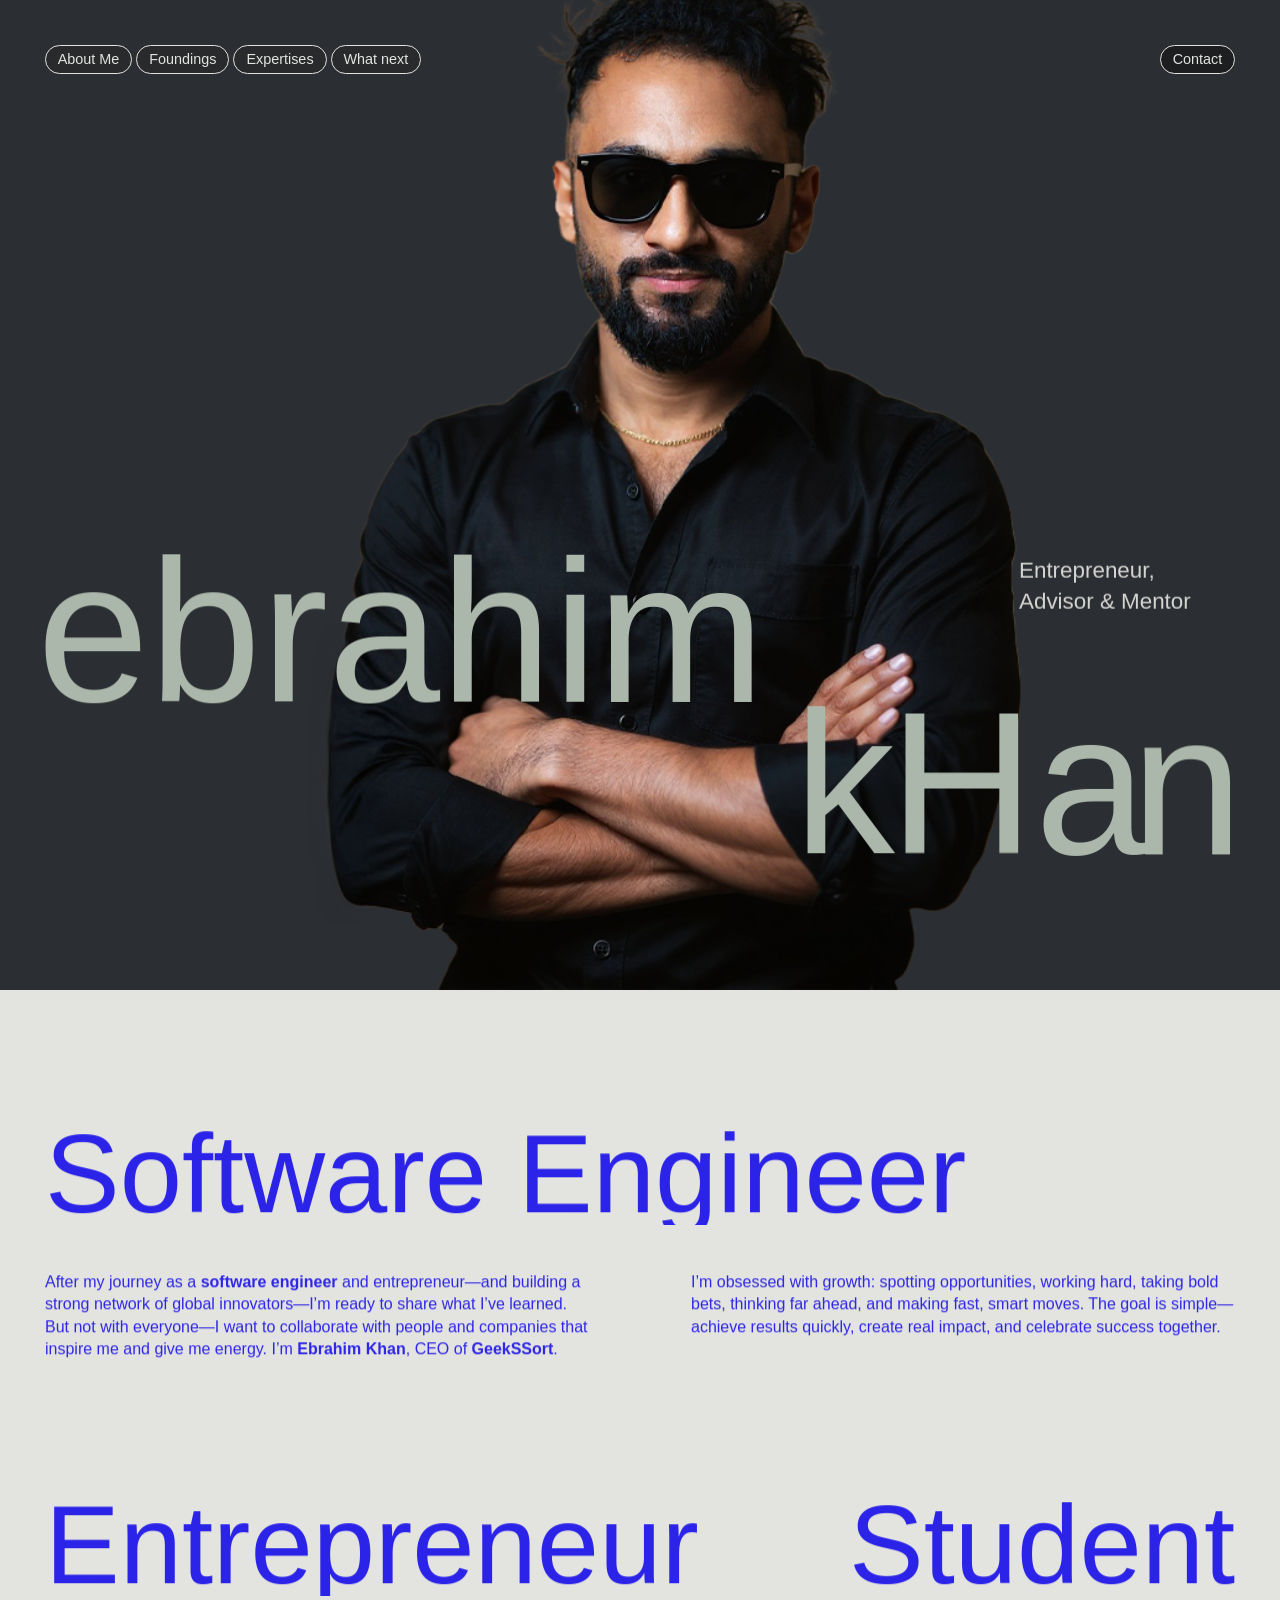
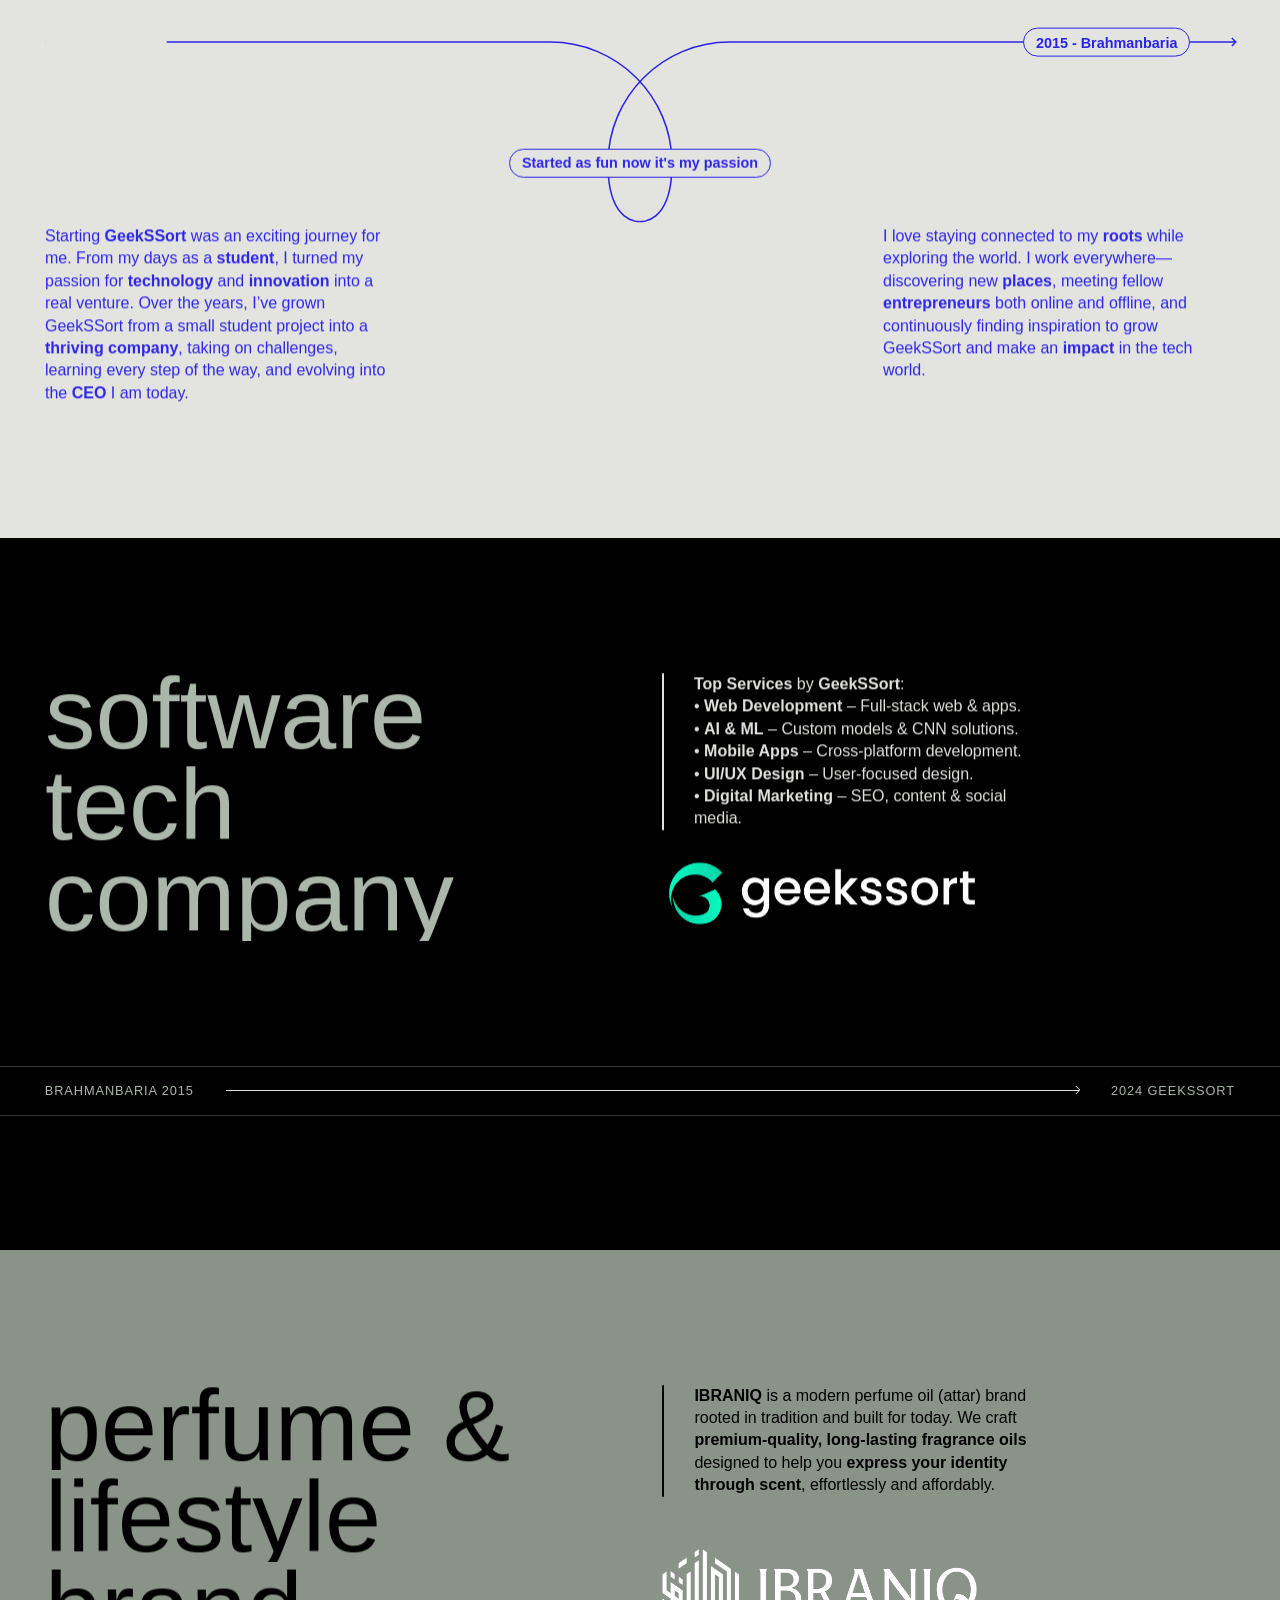
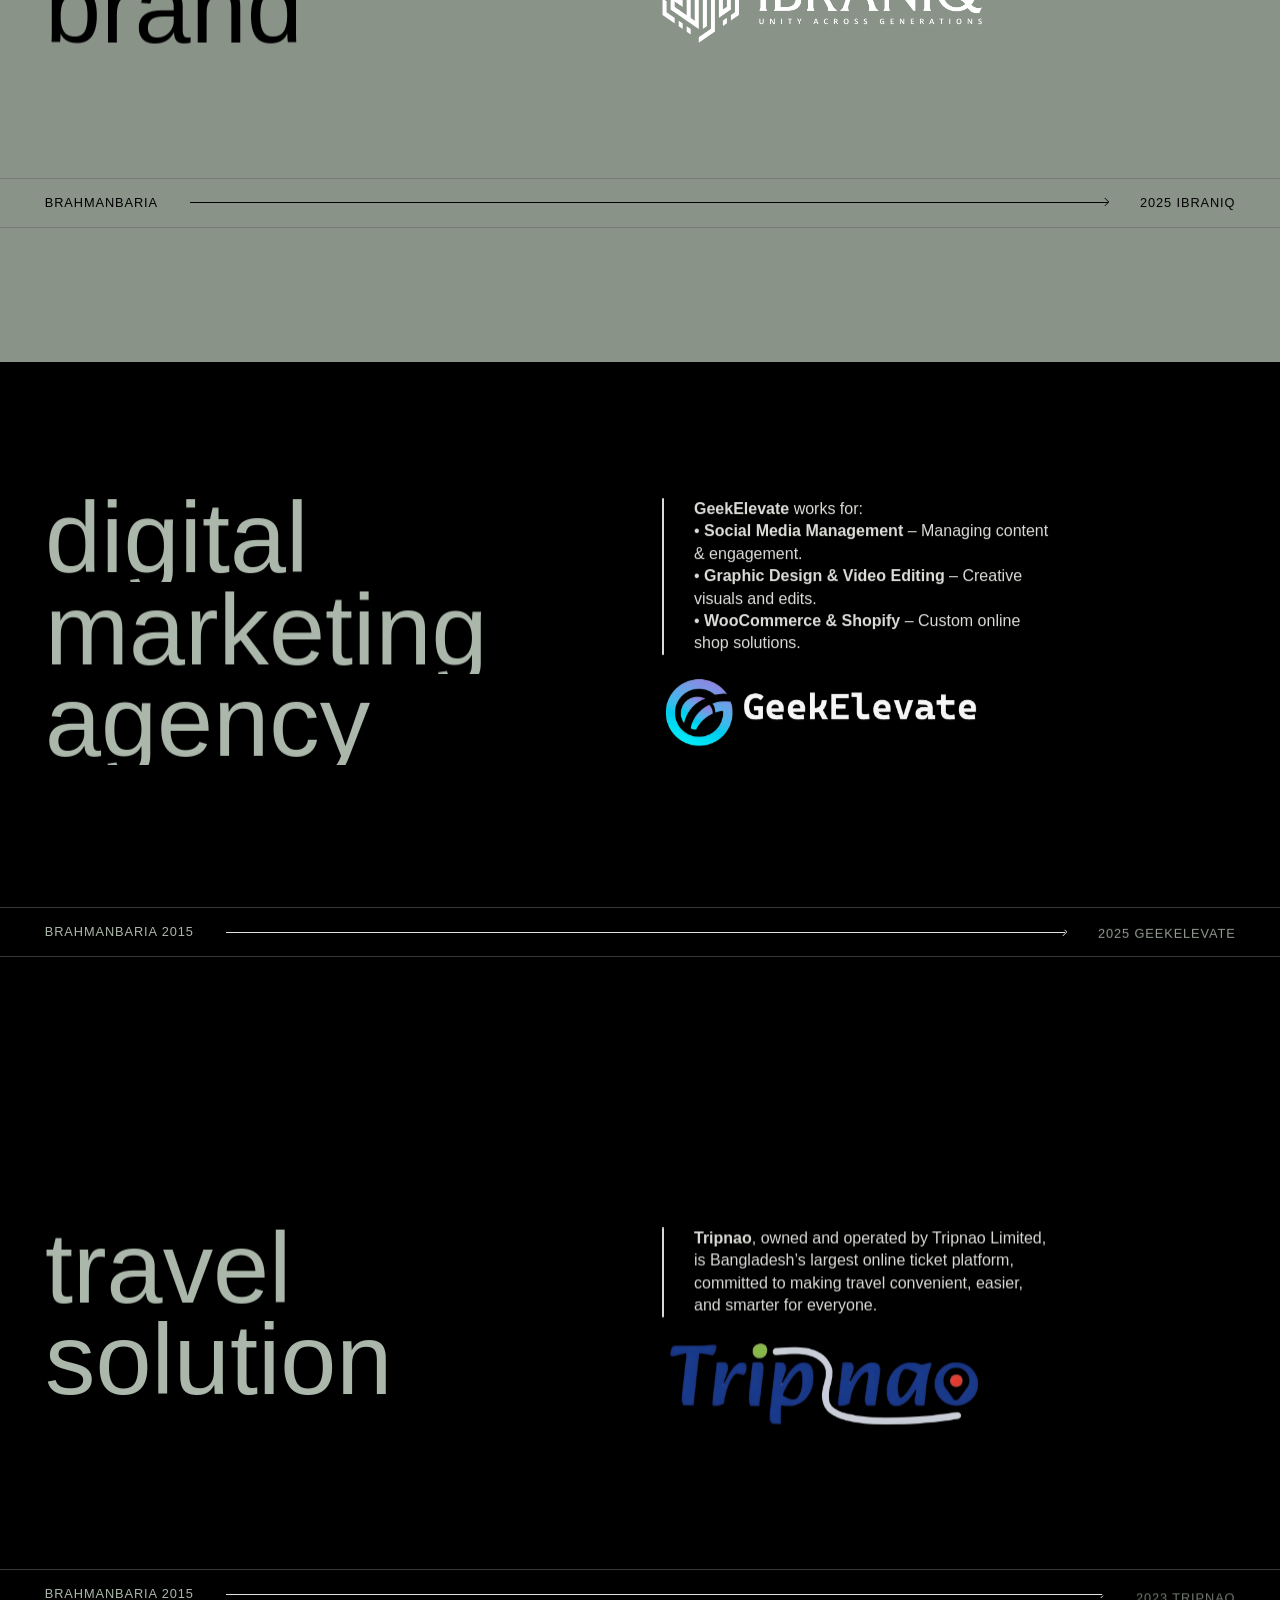
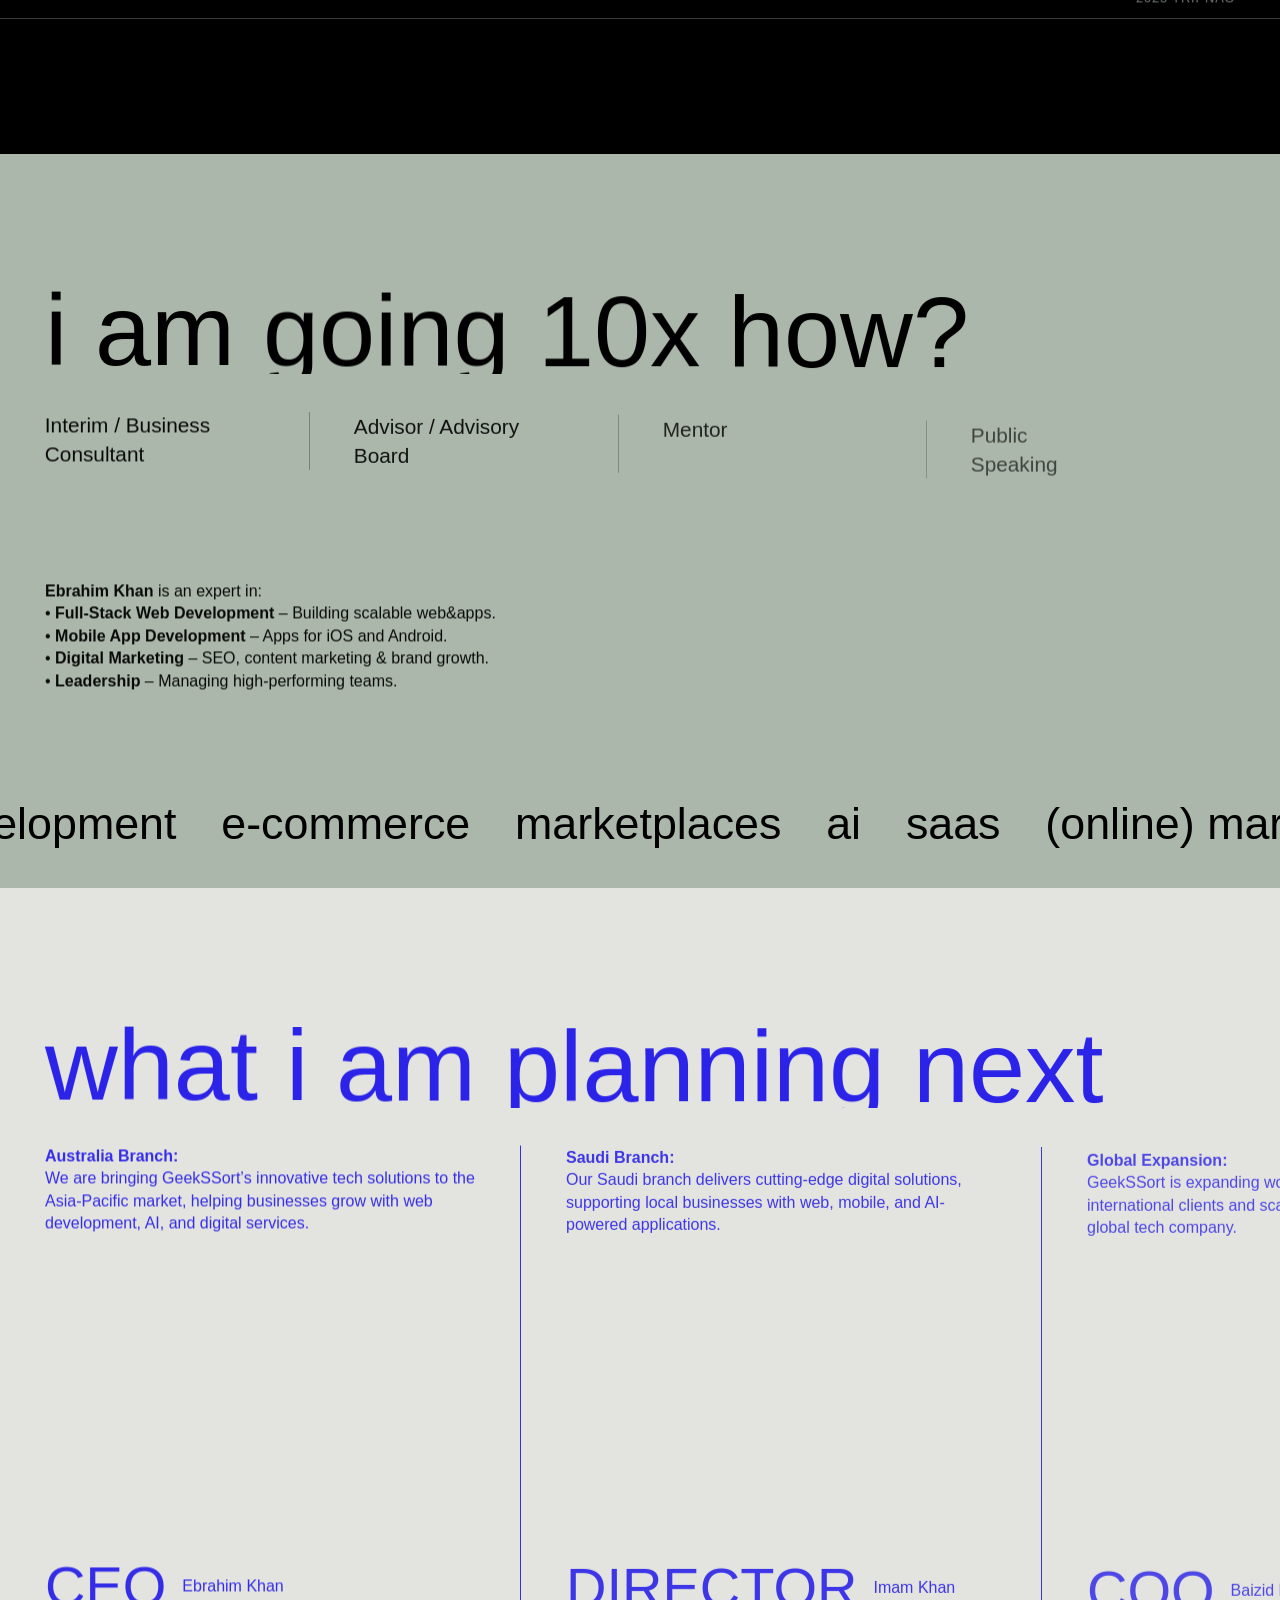
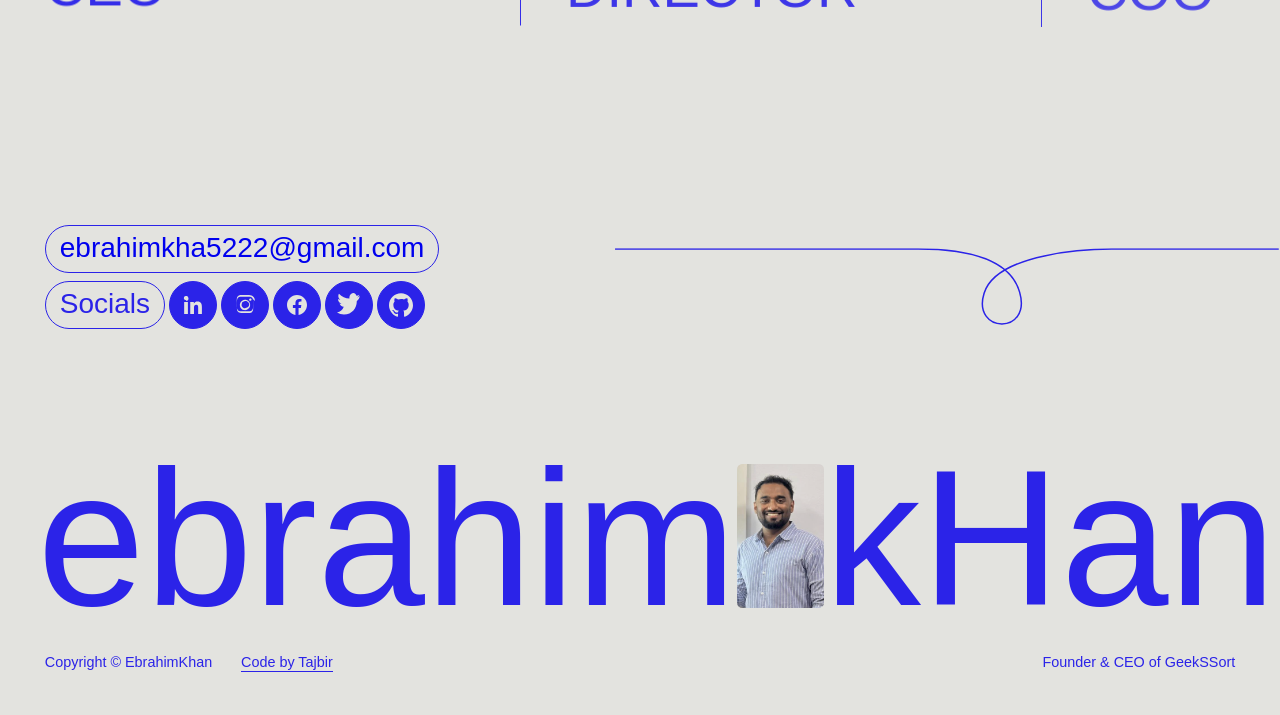
==== commit af4ce55a: "new updates on the logo" ====
--- a/index.html
+++ b/index.html
@@ -4,7 +4,7 @@
   data-wf-domain="www.ebrahimkhan.com"
   data-wf-page="662f674cb38eee57dcce1fd8"
   data-wf-site="662f674cb38eee57dcce1fd9"
-  lang="nl"
+  lang="en"
 >
   <head>
     <meta charset="utf-8" />
@@ -1044,8 +1044,6 @@
                     <div class="trackrecord-border-quote"></div>
                     <p class="light">
                     <strong>GeekElevate</strong> works for:<br>
-                    • <strong>Dhop Shipping</strong> – Streamlined shipping & delivery solutions.<br>
-                    • <strong>E-commerce</strong> – Building and managing online stores.<br>
                     • <strong>Social Media Management</strong> – Managing content & engagement.<br>
                     • <strong>Graphic Design & Video Editing</strong> – Creative visuals and edits.<br>
                     • <strong>WooCommerce & Shopify</strong> – Custom online shop solutions.
@@ -1060,7 +1058,7 @@
                     class="trackrecord-logo w-inline-block"
                   >
                     <img
-                      src="logo-white.png"
+                      src="geekelevate.png"
                       alt="GeekElevate Logo"
                     class="trackrecord-logo-img"
                       style="width: 100%; height: auto;"
@@ -1132,12 +1130,12 @@
 
                   </div>
                   <a
-                   href="https://geekssort.com/"
+                   href="https://tripnao.com/"
                     target="_blank"
                     class="trackrecord-logo w-inline-block"
                   >
                     <img
-                      src="tripnao.webp"
+                      src="trip.png"
                       alt="TripNao Logo"
                     class="trackrecord-logo-img"
                       style="width: 100%; height: auto;"
@@ -1194,9 +1192,9 @@
                   data-scroll-animation="words"
                   
                   data-split-text="words"
-                  class="h-medium jouw-groei-x-10"
+                  class="trackrecord-h"
                 >
-                  jouW groei x 10?
+                  I am going  10x How?
                 </h2>
               </div>
             </div>
@@ -1214,7 +1212,7 @@
               </div>
               <div data-scroll-animation-target="" class="col-expertises-items">
                 <div class="border-left border-top-mobile"></div>
-                <p class="expertises-p">Investor</p>
+                <p class="expertises-p">Mentor</p>
               </div>
               <div data-scroll-animation-target="" class="col-expertises-items">
                 <div class="border-left border-top-mobile"></div>
@@ -1224,12 +1222,13 @@
             <div class="row-expertises-text">
               <div data-scroll-animation="fade-in" class="col-expertises-text">
                 <p class="light">
-                  De kennis, ervaring en contacten die ik door de jaren heen heb
-                  opgebouwd, zet ik graag in. Ik werk value based samen met
-                  gedreven ondernemers die hun groei willen versnellen. We
-                  focussen op impact, we leren elkaar kennen en we gaan voor
-                  langetermijnsucces. Als je contact met me opneemt, vertel ik
-                  er graag meer over.
+                    <strong>Ebrahim Khan</strong> is an expert in:<br>
+                    • <strong>Full-Stack Web Development</strong> – Building scalable web&apps.<br>
+                    
+                    • <strong>Mobile App Development</strong> – Apps for iOS and Android.<br>
+                    
+                    • <strong>Digital Marketing </strong> – SEO, content marketing & brand growth.<br>
+                    • <strong>Leadership</strong> – Managing high-performing teams.
                 </p>
               </div>
             </div>
@@ -1312,9 +1311,9 @@
                   data-scroll-animation="words"
                   
                   data-split-text="words"
-                  class="h-medium"
+                  class="trackrecord-h"
                 >
-                  Ervaringen
+                  What I am Planning Next
                 </h2>
               </div>
             </div>
@@ -1392,22 +1391,15 @@
                 <div class="flickity-slide">
                   <div data-scroll-animation-target="" class="single-quote">
                     <div class="border-right"></div>
-                    <p class="quote-p">
-                      &quot;Werken met Nick, onder andere aan Fangage en Hello
-                      World Investments, voelt als een masterclass in
-                      ondernemerschap. Hij is niet alleen ongelofelijk sterk in
-                      het structureren van processen en het ontwikkelen van
-                      strakke digitale producten, maar zijn oog voor detail
-                      maakt elk project beter. Nick is altijd op tijd,
-                      onberispelijk georganiseerd, en zijn perfectionisme drijft
-                      het hele team naar hogere standaarden. Zijn aanpak is
-                      precies wat je zoekt in een mede-ondernemer,
-                      bedrijfspartner, en vriend.&quot;
-                    </p>
+                    <p class="light">
+                     <strong>Australia Branch:</strong><br>
+                    We are bringing GeekSSort’s innovative tech solutions to the Asia-Pacific market, helping businesses grow with web development, AI, and digital services.
+                  </p>
+
                     <div class="quote-author">
-                      <p class="quote-letter">S</p>
+                      <p class="quote-letter">Ceo</p>
                       <p>
-                        Sam Renders, artiest bij Sam Feldt / Founder Fangage
+                        Ebrahim Khan 
                       </p>
                     </div>
                   </div>
@@ -1415,19 +1407,15 @@
                 <div class="flickity-slide">
                   <div data-scroll-animation-target="" class="single-quote">
                     <div class="border-right"></div>
-                    <p class="quote-p">
-                      ‘Nick overtrof onze verwachtingen. SciSports begon als
-                      klant, waar Stimmt onze website veel beter bouwde dan we
-                      ons konden voorstellen. Door de jaren heen werd Nick een
-                      fijne gespreks- en zakenpartner. Zijn toewijding en passie
-                      zorgen ervoor dat hij altijd zijn uiterste best doet om de
-                      verwachtingen waar te maken en te overtreffen. Hij is een
-                      van de besten waarmee ik heb samengewerkt.’
-                    </p>
+                    <p class="light">
+                    <strong>Saudi Branch:</strong><br>
+                    Our Saudi branch delivers cutting-edge digital solutions, supporting local businesses with web, mobile, and AI-powered applications.
+                  </p>
+
                     <div class="quote-author">
-                      <p class="quote-letter">G</p>
+                      <p class="quote-letter">Director</p>
                       <p class="quote-p-small">
-                        Giels Brouwer, founder Sci-Sports / CTO Unknown Group
+                       Imam Khan
                       </p>
                     </div>
                   </div>
@@ -1435,21 +1423,15 @@
                 <div class="flickity-slide">
                   <div data-scroll-animation-target="" class="single-quote">
                     <div class="border-right"></div>
-                    <p class="quote-p">
-                      ‘Nick’s ondernemers spirit is aanstekelijk, waarbij
-                      wederzijds respect altijd de rode draad is. Door
-                      prikkelende vragen te stellen, zet hij me vaak aan het
-                      denken en helpt hij me om dingen anders te zien.
-                      Vertrouwen is alles in onze samenwerking, en Nick’s manier
-                      van doen versterkt dat alleen maar. Hij is een geweldige
-                      partner om nieuwe ideeën te ontwikkelen en die vervolgens
-                      in een succesvol format te gieten.’
-                    </p>
+                    <p class="light">
+                    <strong>Global Expansion:</strong><br>
+                    GeekSSort is expanding worldwide, partnering with international clients and scaling our brand as a leading global tech company.
+                  </p>
+
                     <div class="quote-author">
-                      <p class="quote-letter">D</p>
+                      <p class="quote-letter">COO</p>
                       <p>
-                        Damian Kozak, CEO Fangage / ex-Head of Operations
-                        Tiqets &amp; Paylogic
+                        Baizid Khan
                       </p>
                     </div>
                   </div>
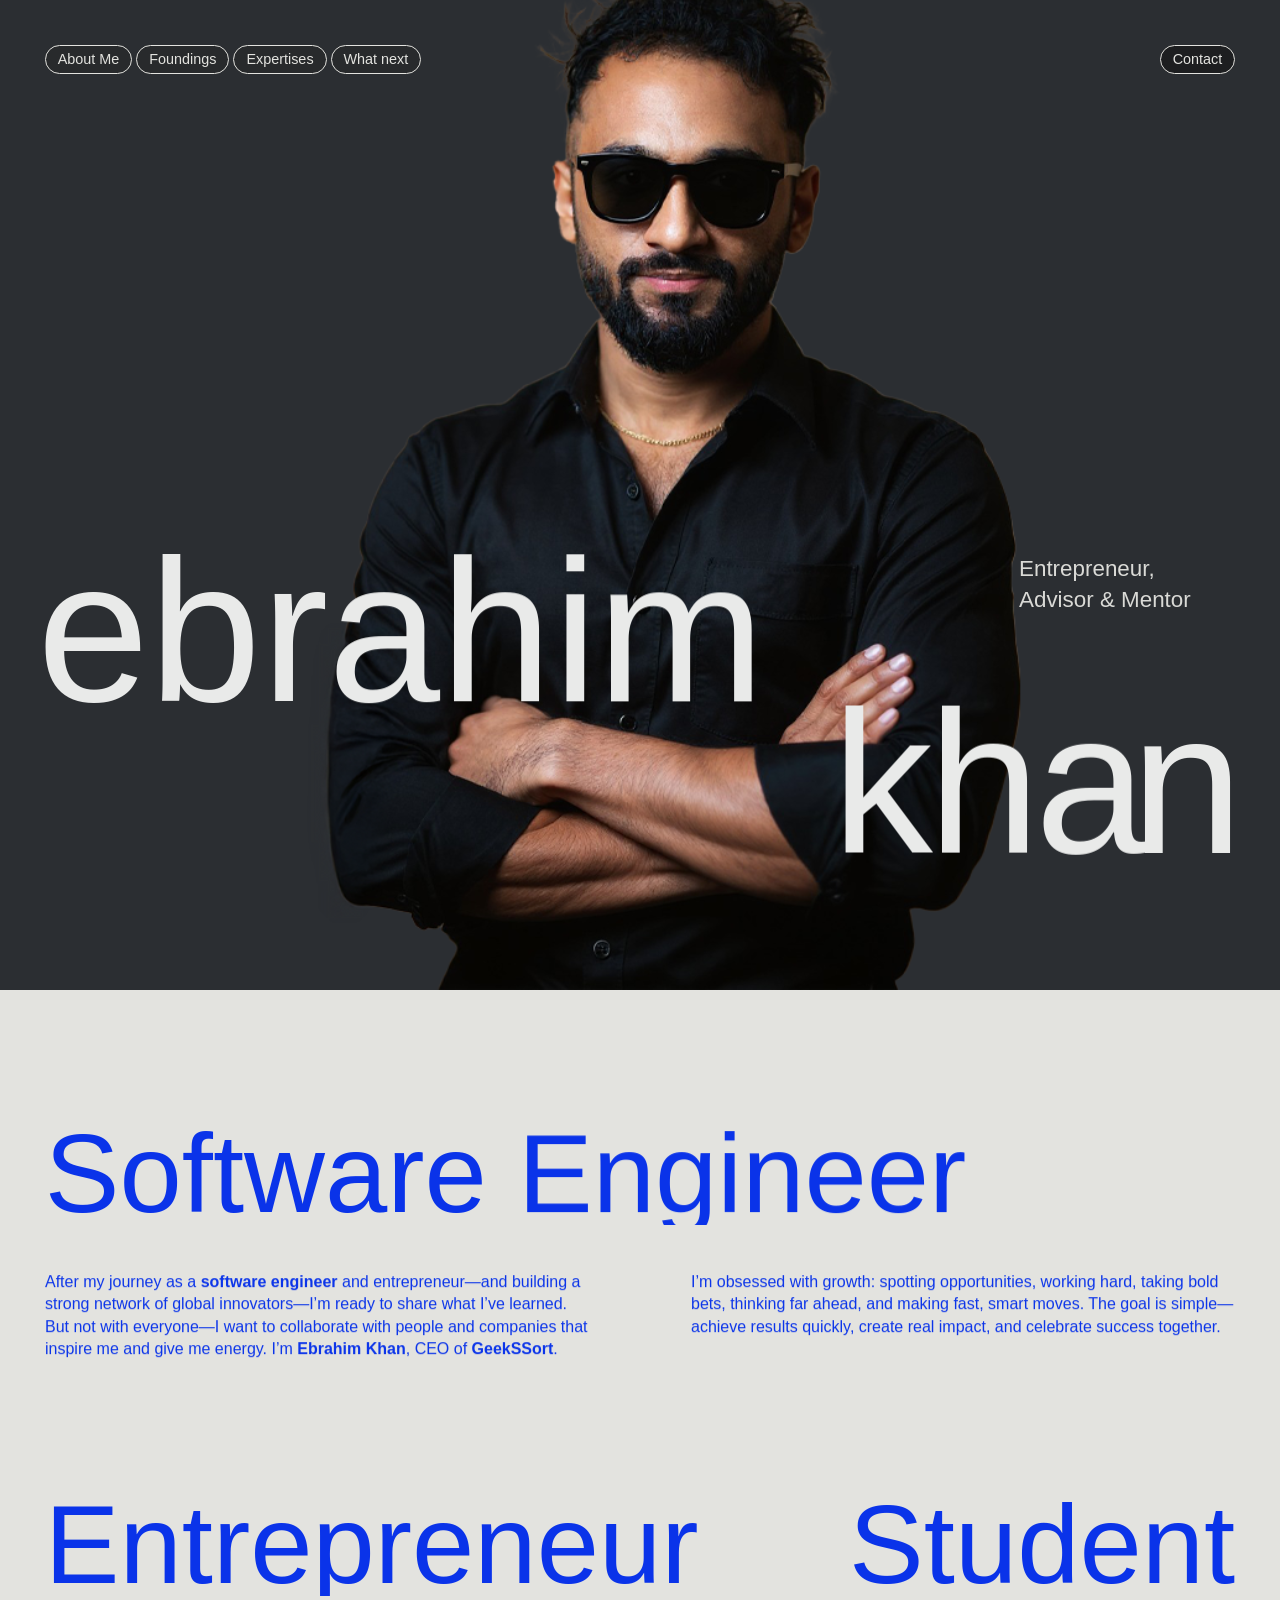
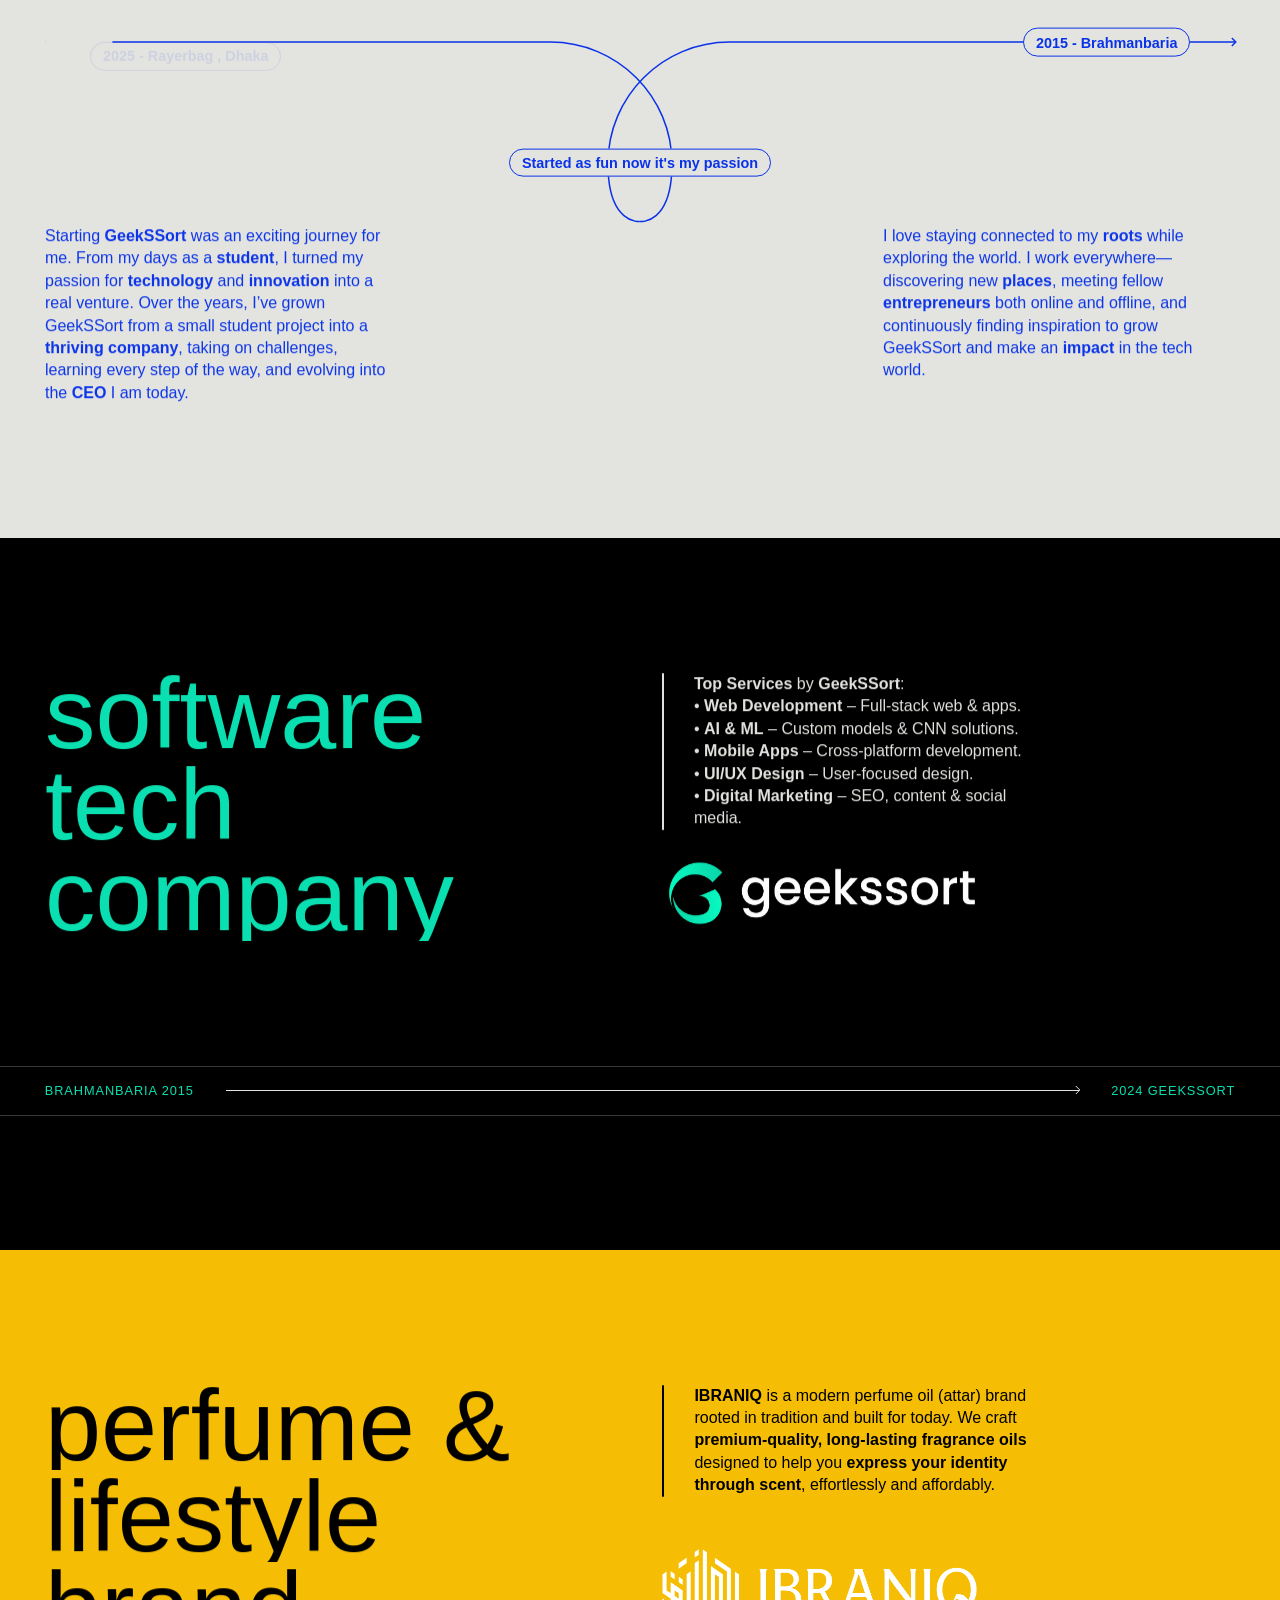
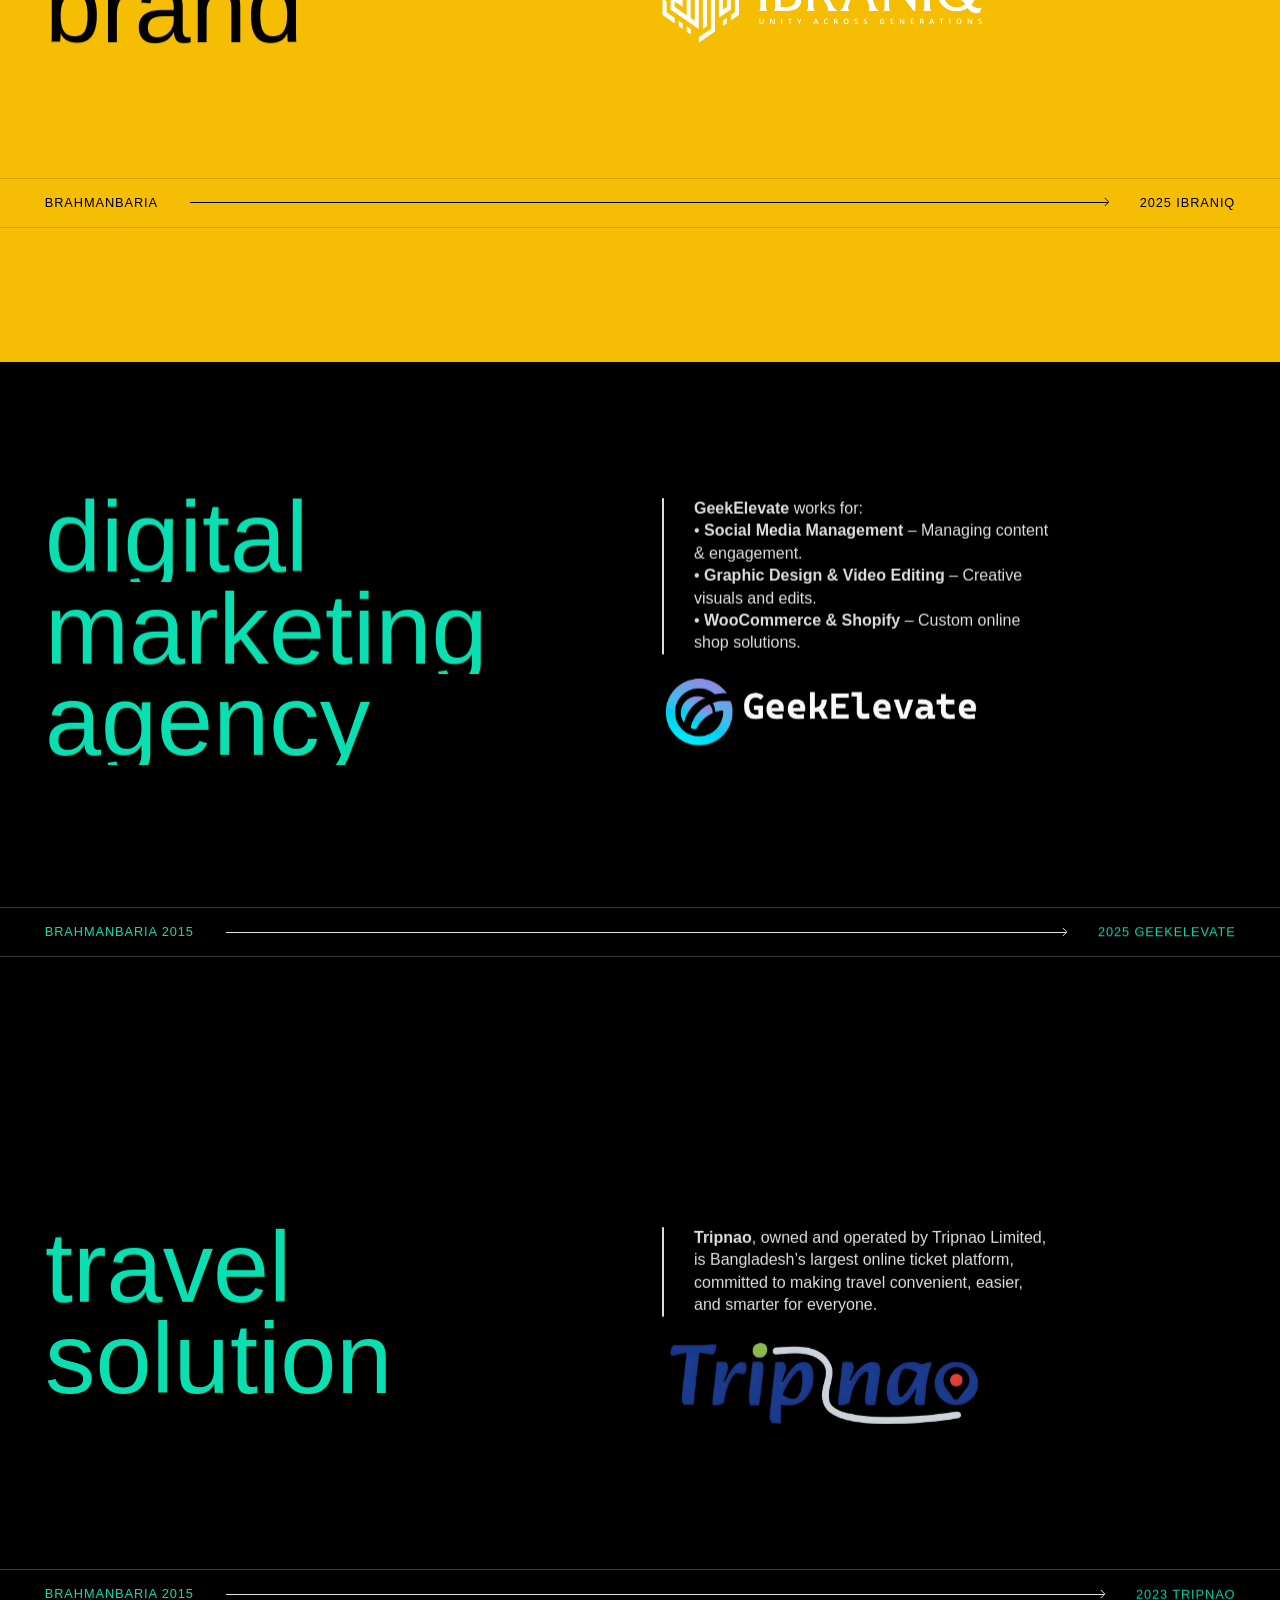
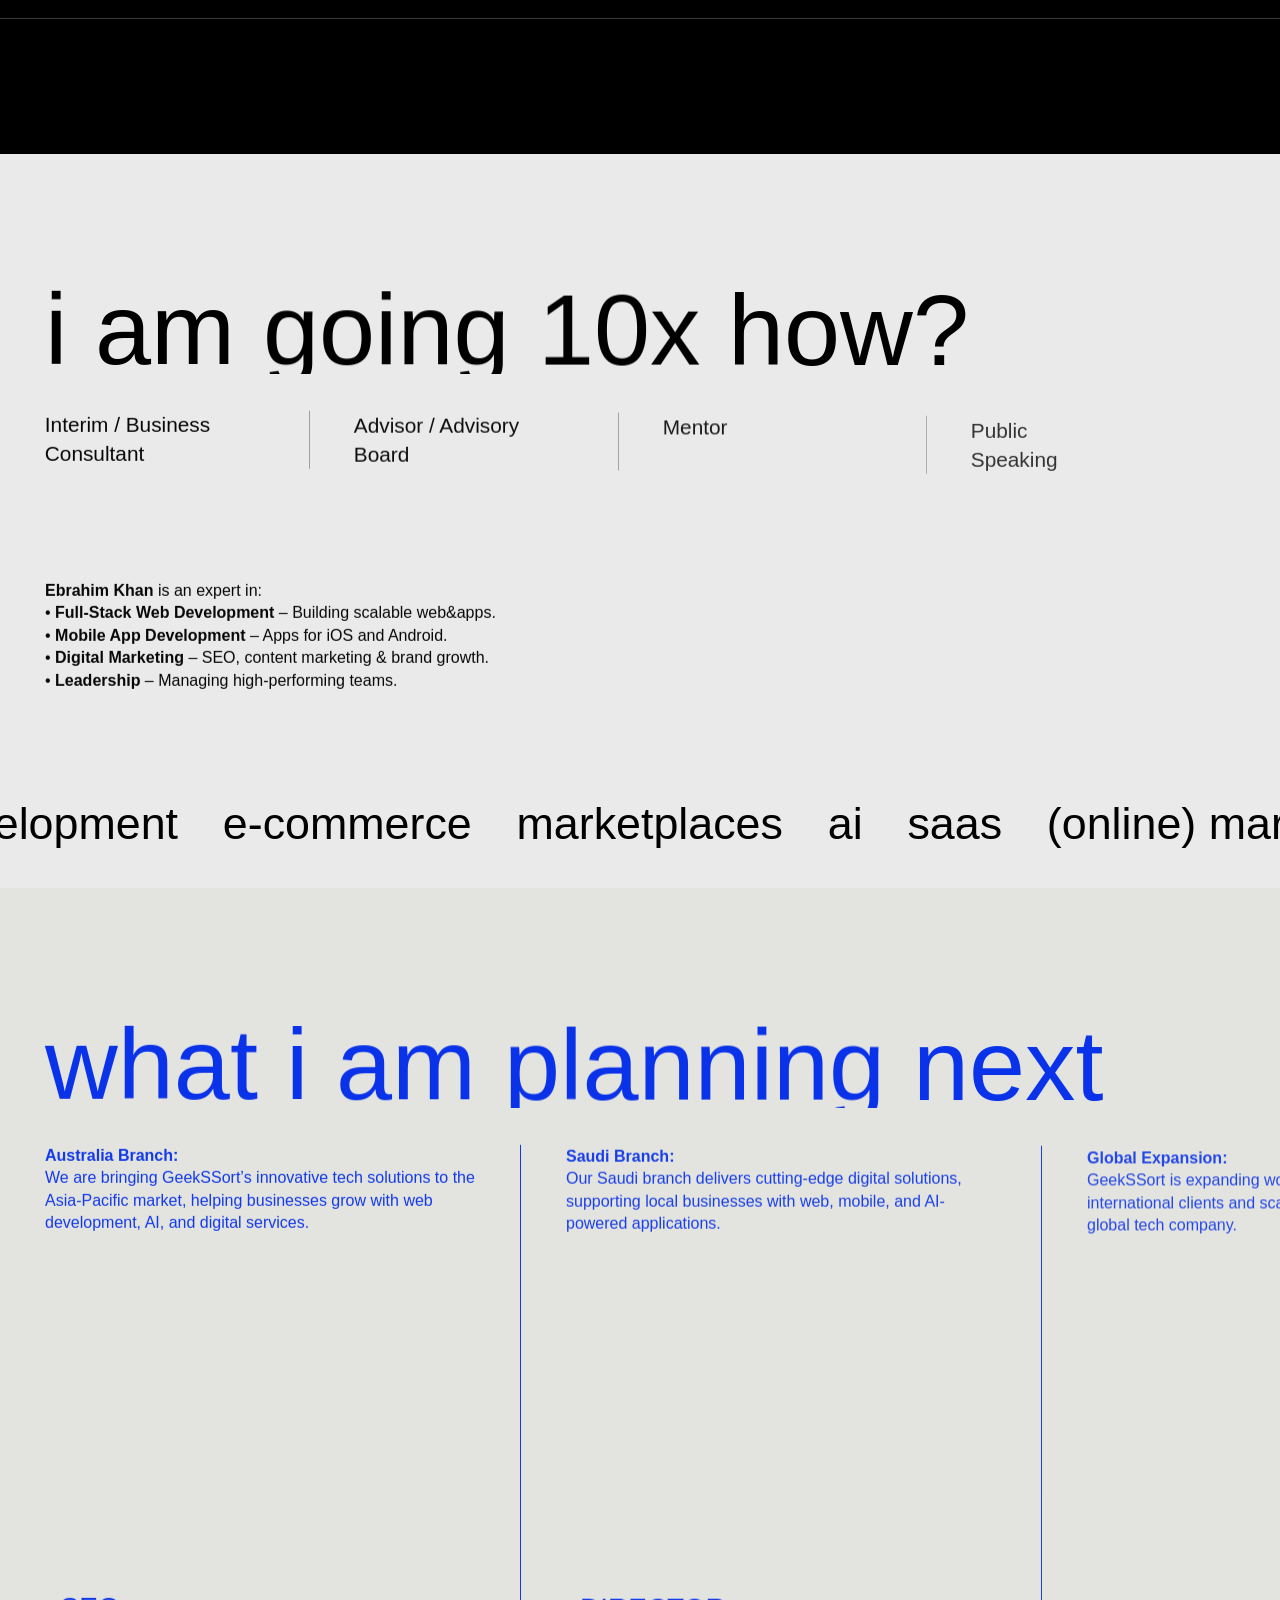
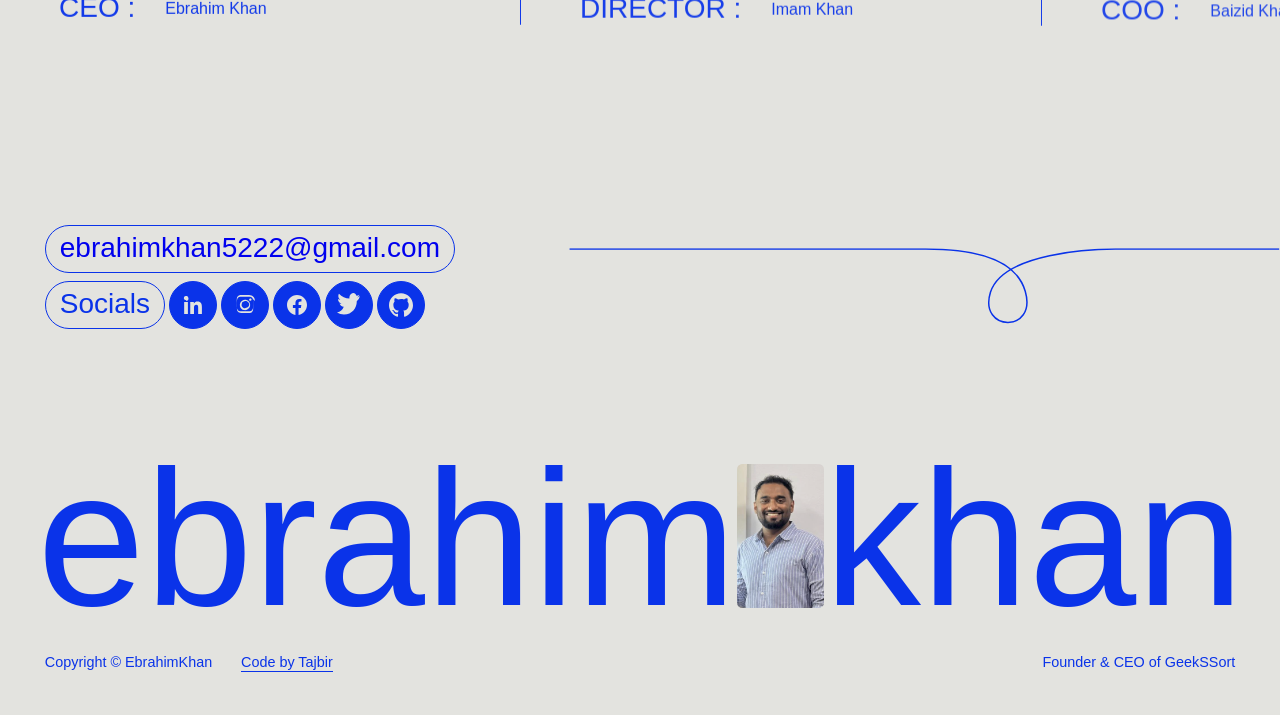
==== commit ec3d8838: "Colour Update" ====
--- a/index.html
+++ b/index.html
@@ -270,7 +270,7 @@
         [data-theme-section="dark"],
         [data-bg-section="dark"] {
           background-color: var(--color-dark);
-          color: var(--color-lightgreen);
+          color: var(--color-geekssort);
         }
 
         [data-theme-section="light"],
@@ -280,7 +280,7 @@
         }
 
         [data-bg-section="green"] {
-          background-color: var(--color-green);
+          background-color: var(--color-ibraniq);
           color: var(--color-dark);
         }
 
@@ -679,8 +679,8 @@
                   >
                   <div class="header-h1-span-bottom">
                     <div class="header-h1-inner">
-                      <span class="lower-case">K</span
-                      ><span class="upper-case">H</span
+                      <span class="lower-case">KH</span
+                      
                       ><span class="lower-case">an</span>
                     </div>
                   </div>
@@ -1042,7 +1042,7 @@
                 >
                   <div class="trackrecord-quote">
                     <div class="trackrecord-border-quote"></div>
-                    <p class="light">
+                    <p class="dark">
                     <strong>GeekElevate</strong> works for:<br>
                     • <strong>Social Media Management</strong> – Managing content & engagement.<br>
                     • <strong>Graphic Design & Video Editing</strong> – Creative visuals and edits.<br>
@@ -1397,7 +1397,7 @@
                   </p>
 
                     <div class="quote-author">
-                      <p class="quote-letter">Ceo</p>
+                      <p class="link-email-text">CEO :</p>
                       <p>
                         Ebrahim Khan 
                       </p>
@@ -1413,7 +1413,7 @@
                   </p>
 
                     <div class="quote-author">
-                      <p class="quote-letter">Director</p>
+                      <p class="link-email-text">DIRECTOR :</p>
                       <p class="quote-p-small">
                        Imam Khan
                       </p>
@@ -1429,7 +1429,7 @@
                   </p>
 
                     <div class="quote-author">
-                      <p class="quote-letter">COO</p>
+                      <p class="link-email-text">COO :</p>
                       <p>
                         Baizid Khan
                       </p>
@@ -1468,7 +1468,7 @@
               <div class="col-footer-socials">
                 <div class="col-row-footer-socials">
                  <a href="mailto:ebrahimkhan@gmail.com" class="link-email w-inline-block">
-          <p class="link-email-text">ebrahimkha5222@gmail.com</p>
+          <p class="link-email-text">ebrahimkhan5222@gmail.com</p>
         </a>
                 </div>
                 <div class="col-row-footer-socials">
@@ -1562,8 +1562,8 @@
                 />
                 <div class="header-h2-span-velten">
                   <div class="footer-h2-inner">
-                    <span class="lower-case">K</span
-                    ><span class="upper-case">H</span
+                    <span class="lower-case">KH</span
+                    
                     ><span class="lower-case">AN</span>
                   </div>
                 </div>
--- a/ebrahimkhan.css
+++ b/ebrahimkhan.css
@@ -2181,8 +2181,13 @@
   --gap: 1rem;
   --color-secondary: var(--color-lightgreen);
   --title-size: 5rem;
-  --color-green: #899388;
-  --color-primary: #2b23e8;
+  --color-green: #9c9b9b;
+   --color-ibraniq: #f5bd03;
+   --color-geekssort: #09dfb0;
+   --color-tripnao: #03d0f9;
+     --color-elevate: #f90303;
+
+  --color-primary: #0a33e9;
   --vh-in-px: 8px;
   --vh: var(--vh-in-px);
   --color-black: black;
@@ -2198,7 +2203,7 @@
   --border-radius: 0px;
   --row-gap: var(--gap);
   --col-gap: var(--gap);
-  --color-lightgreen: #abb7aa;
+  --color-lightgreen: #e9eae9;
   --color-darkgray: #1b1b1b;
 }
 
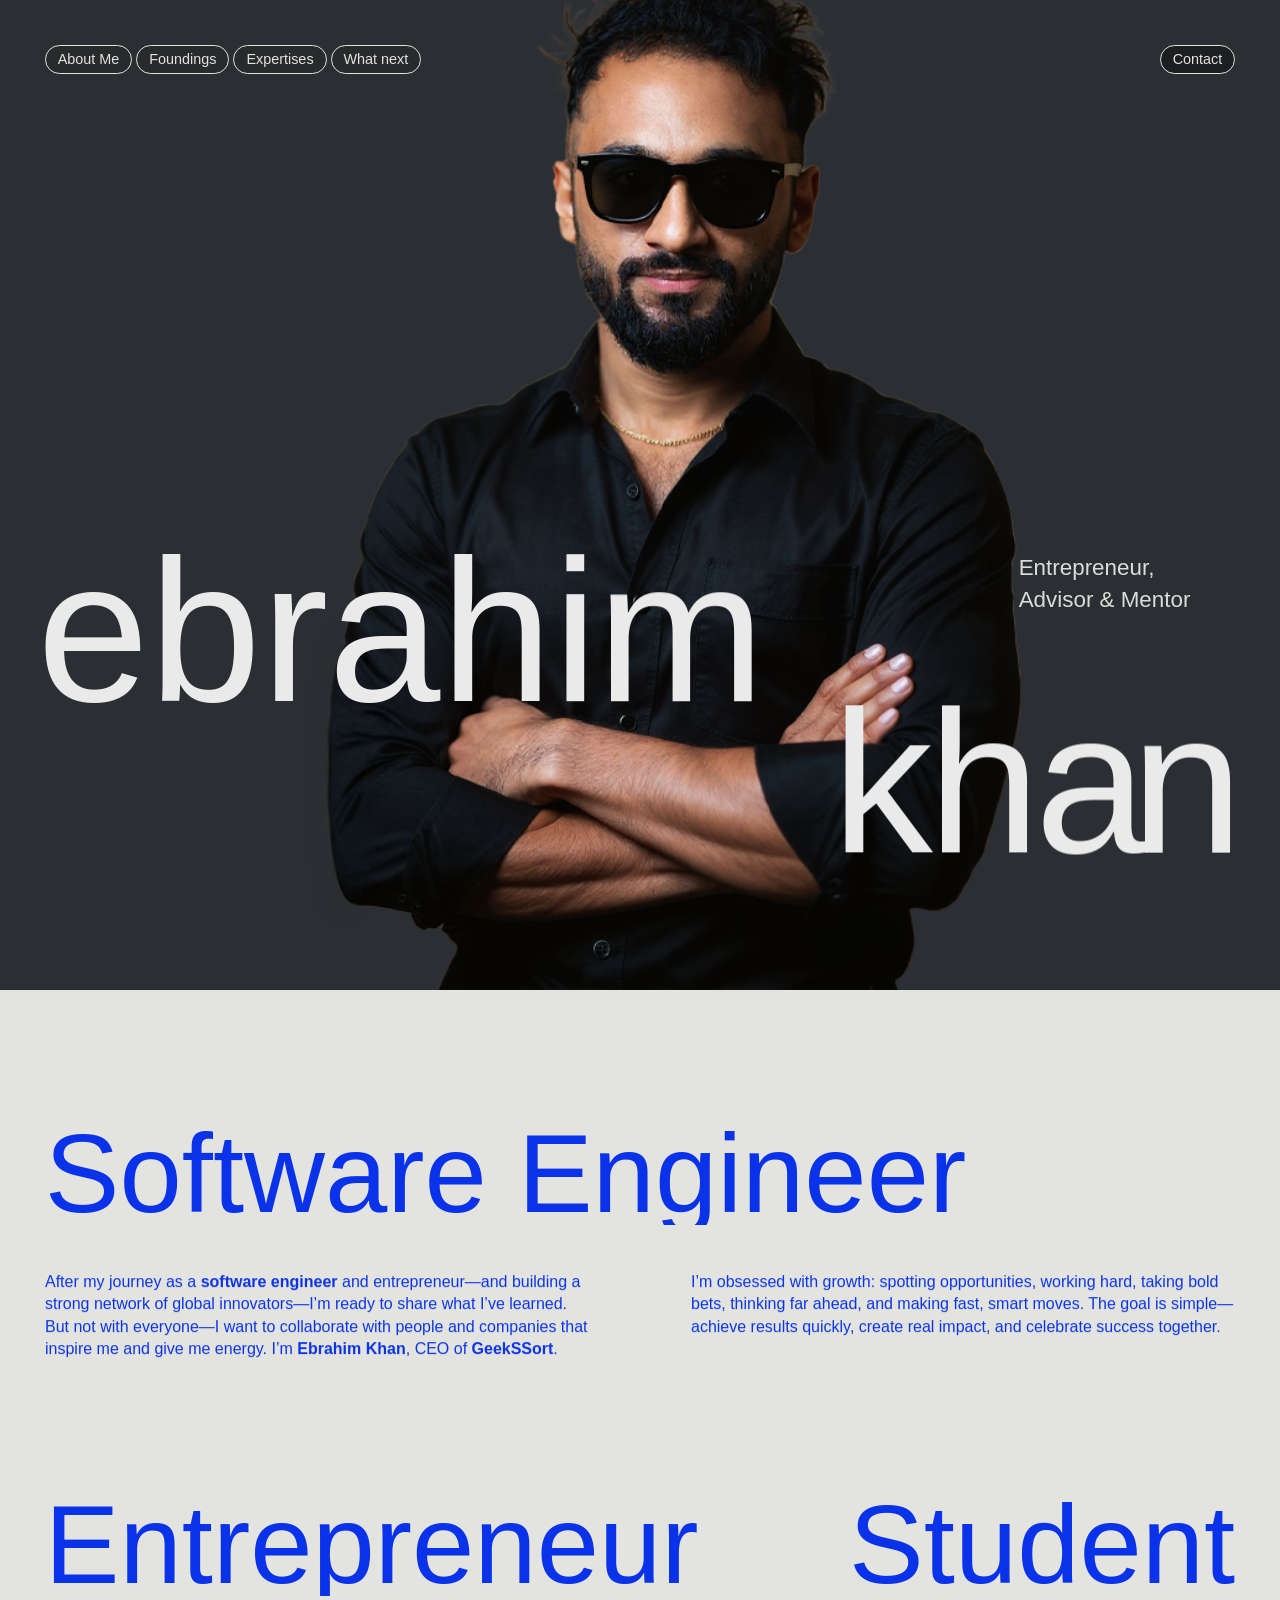
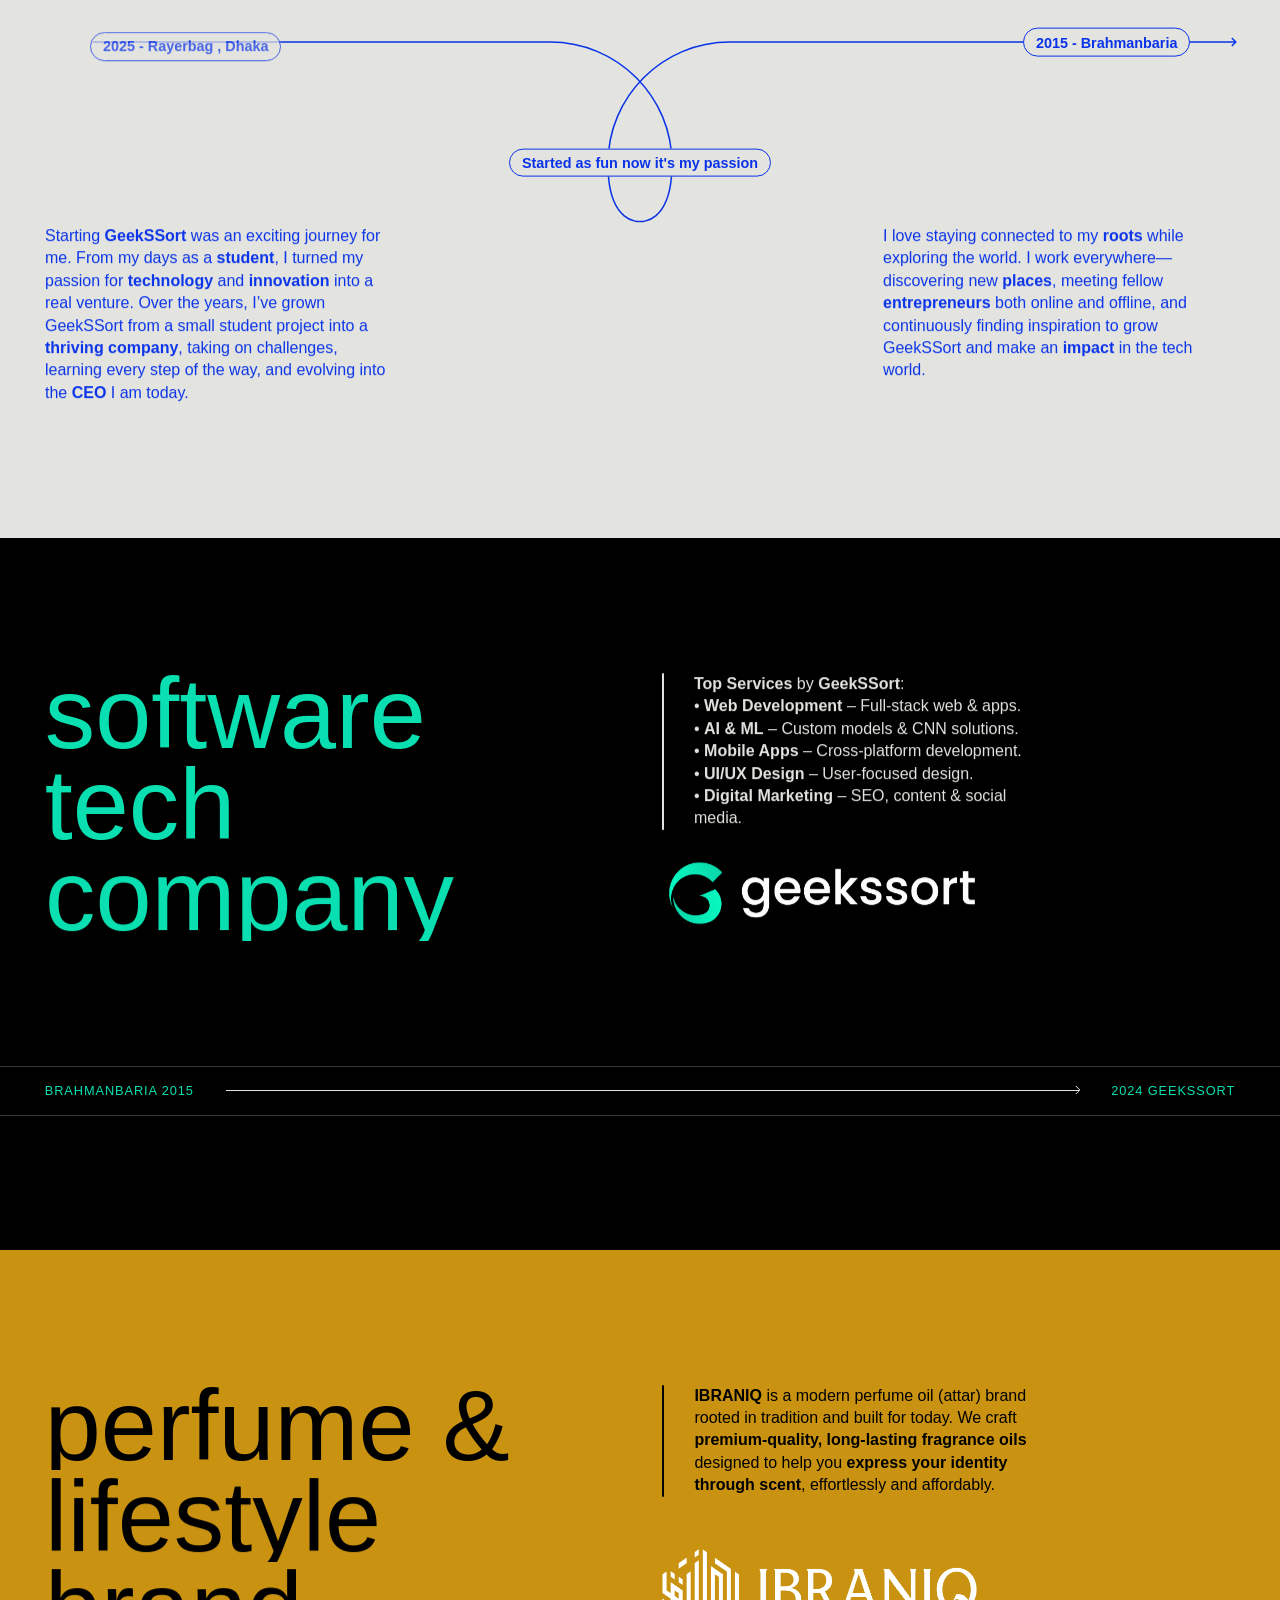
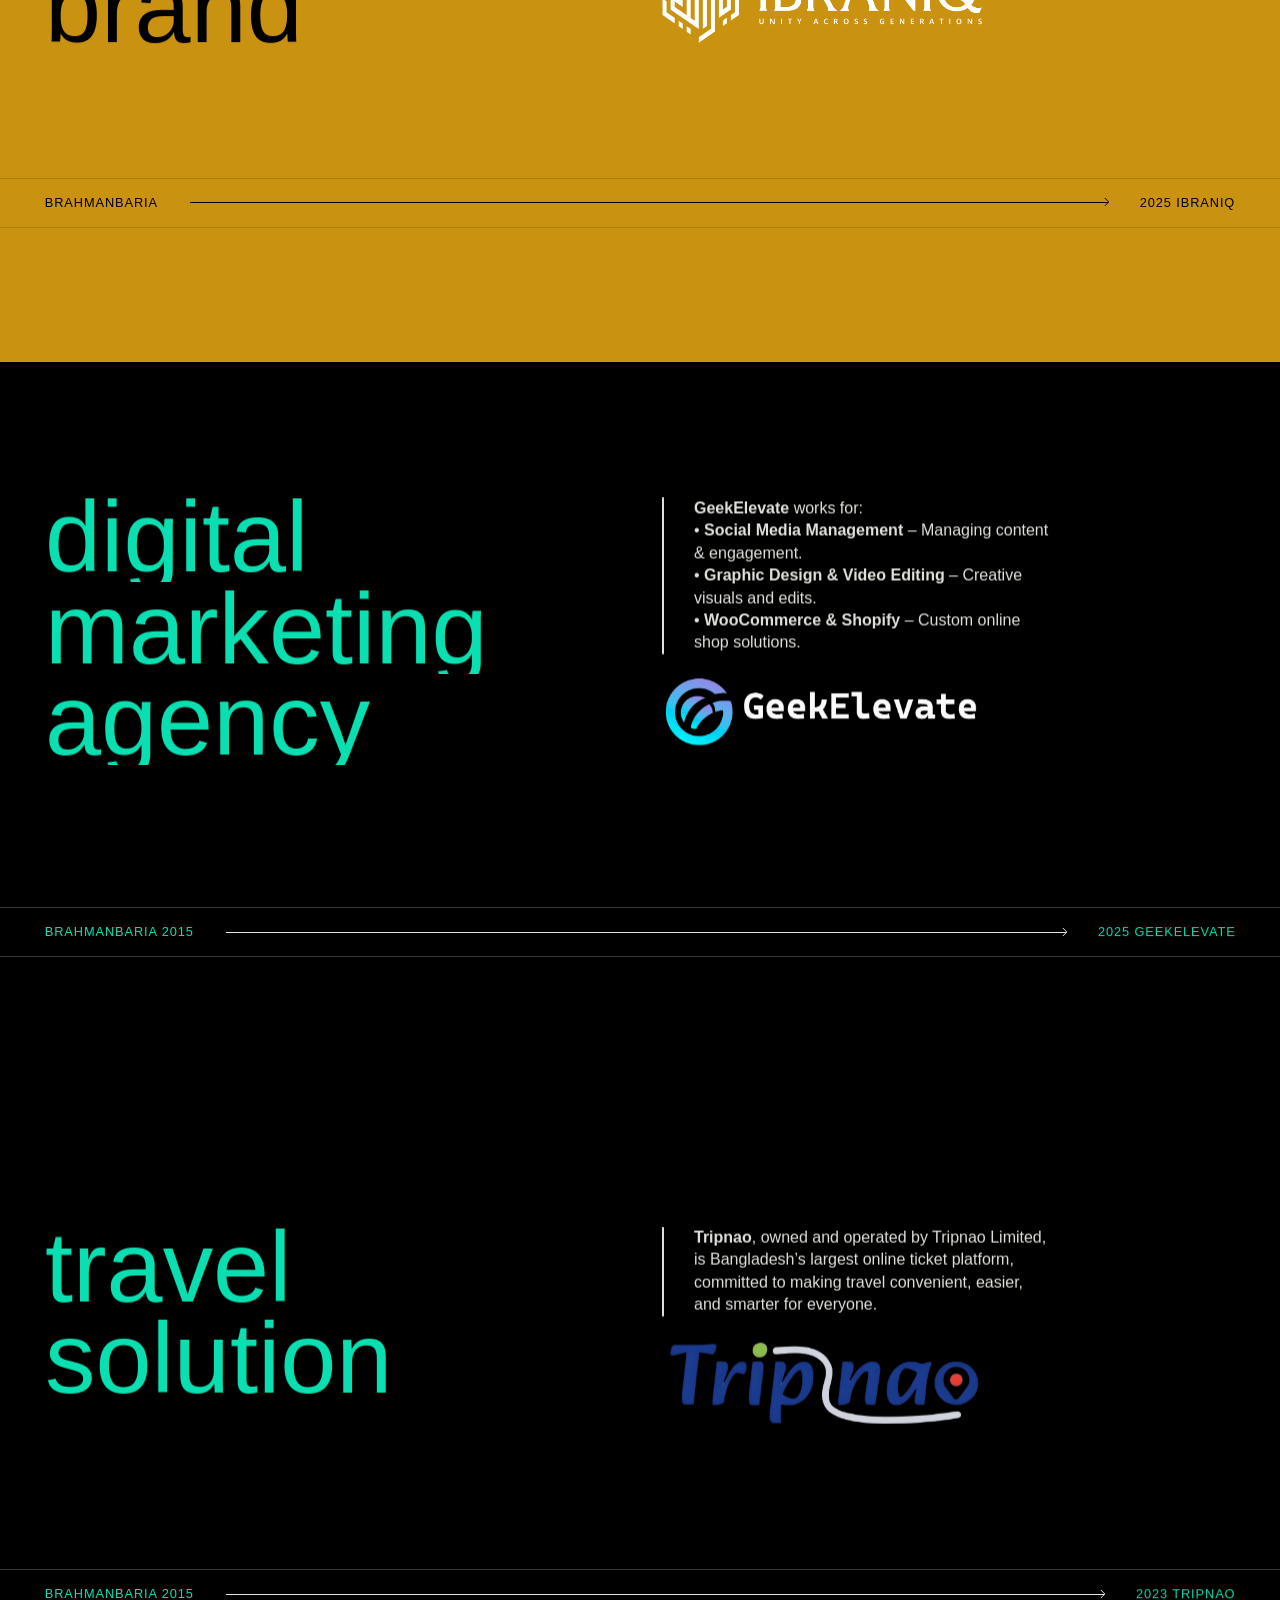
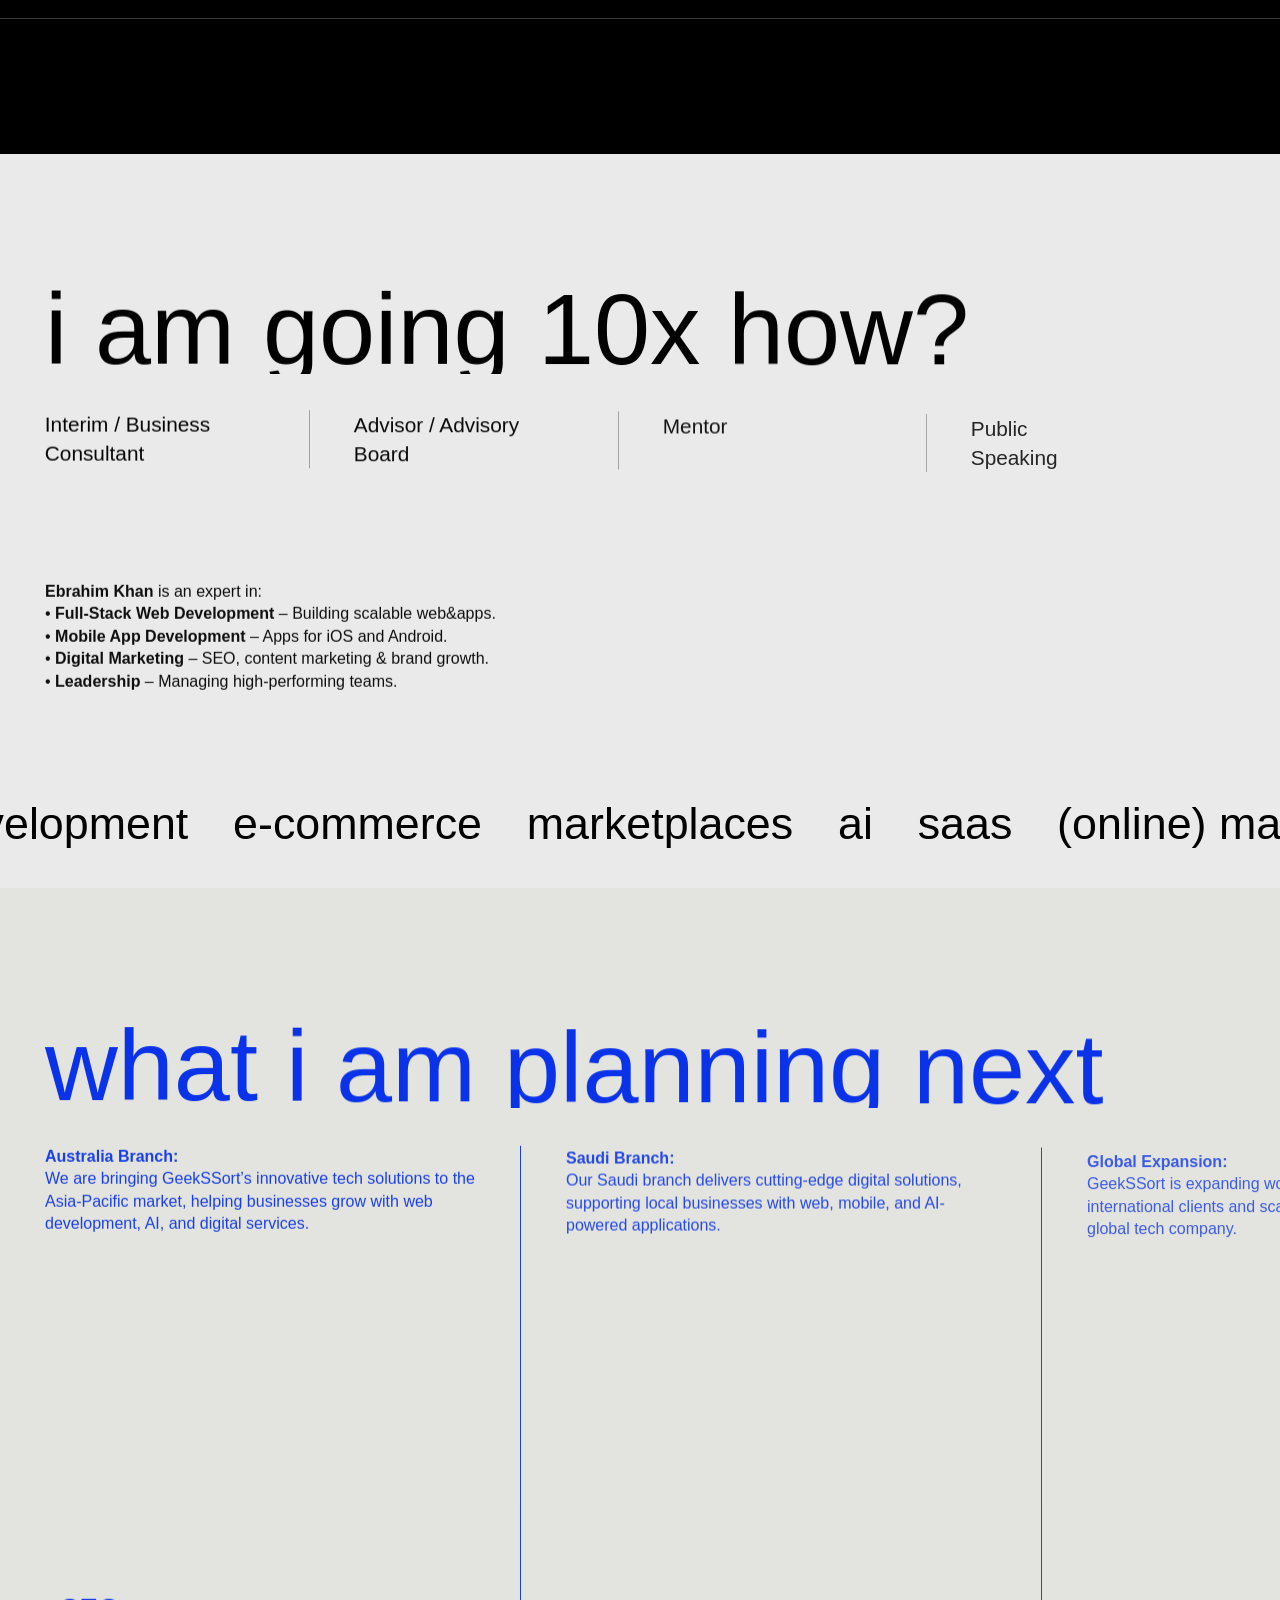
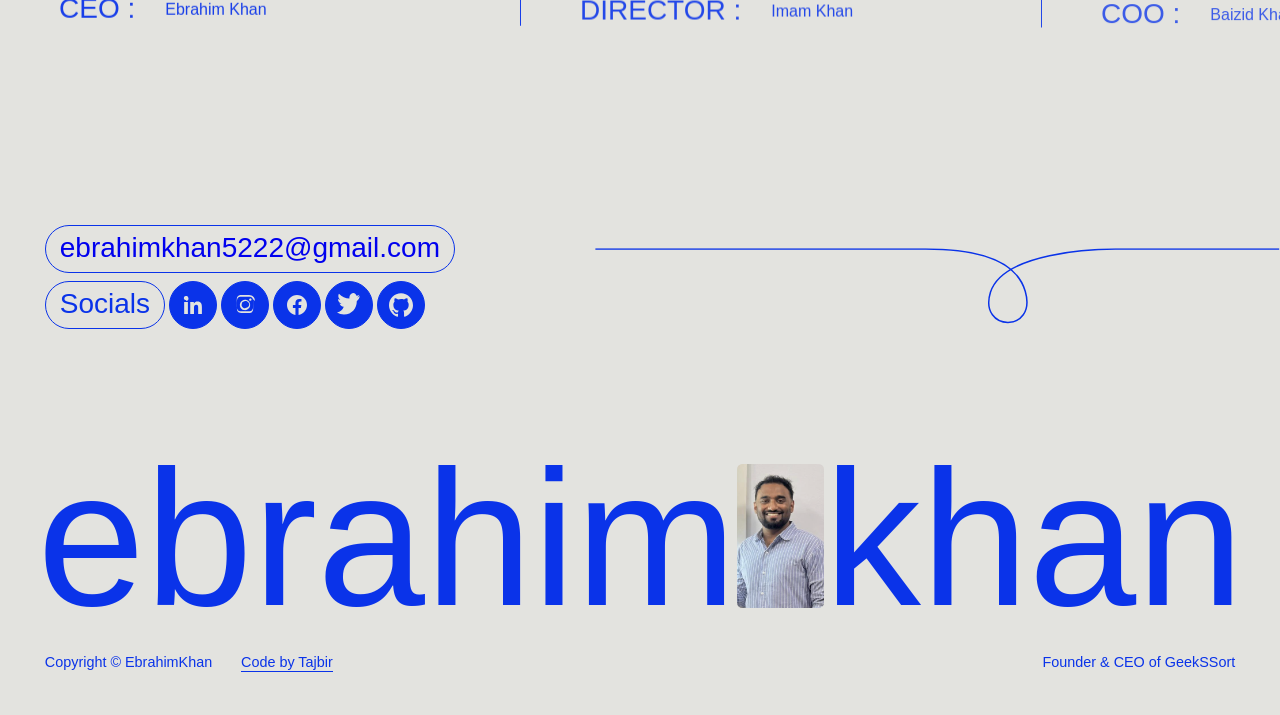
==== commit fbf335b4: "copyrights" ====
--- a/index.html
+++ b/index.html
@@ -14,7 +14,7 @@
       name="description"
     />
     <meta
-      content="Nick Velten - Entrepreneur, Advisor &amp; Investor"
+      content="Ebrahim Khan - Entrepreneur, Advisor &amp; Mentor"
       property="og:title"
     />
     <meta
@@ -22,11 +22,11 @@
       property="og:description"
     />
     <meta
-      content="https://cdn.prod.website-files.com/662f674cb38eee57dcce1fd9/663382bea535cb6064136518_meta-image-nick.jpg"
+      content="Ebrahim_Khan.png"
       property="og:image"
     />
     <meta
-      content="Nick Velten - Entrepreneur, Advisor &amp; Investor"
+      content="Ebrahim Khan - Entrepreneur, Advisor &amp; Mentor"
       property="twitter:title"
     />
     <meta
@@ -34,7 +34,7 @@
       property="twitter:description"
     />
     <meta
-      content="https://cdn.prod.website-files.com/662f674cb38eee57dcce1fd9/663382bea535cb6064136518_meta-image-nick.jpg"
+      content="Ebrahim_Khan.png"
       property="twitter:image"
     />
     <meta property="og:type" content="website" />
@@ -56,12 +56,12 @@
       })(window, document);
     </script>
     <link
-      href="https://cdn.prod.website-files.com/662f674cb38eee57dcce1fd9/662f6f8b0e705abf451cfeaf_favicon.png"
+      href="Ebrahim_Khan.png"
       rel="shortcut icon"
       type="image/x-icon"
     />
     <link
-      href="https://cdn.prod.website-files.com/662f674cb38eee57dcce1fd9/662f6f1e56889161dcda6939_webclip.jpg"
+      href="Ebrahim_Khan.png"
       rel="apple-touch-icon"
     />
     <link href="https://ebrahimkhan.netlify.app/" rel="canonical" />
@@ -1549,7 +1549,7 @@
             </div>
             <div class="row-footer-title">
               <h2 class="footer-h2">
-                <span class="header-h2-span-nick"
+                <span class="header-h2-span-ebrahim"
                   ><span class="footer-h2-inner"
                     ><span class="lower-case">Ebrahim</span></span
                   ></span
@@ -1557,10 +1557,10 @@
                   src="Screenshot 2025-08-17 at 2.30.39 PM.png"
                   loading="eager"
                   width="270"
-                  alt="Photo of Nick Velten"
+                  alt="Photo of Ebrahim Khan"
                   class="image"
                 />
-                <div class="header-h2-span-velten">
+                <div class="header-h2-span-khan">
                   <div class="footer-h2-inner">
                     <span class="lower-case">KH</span
                     
--- a/ebrahimkhan.css
+++ b/ebrahimkhan.css
@@ -2182,7 +2182,7 @@
   --color-secondary: var(--color-lightgreen);
   --title-size: 5rem;
   --color-green: #9c9b9b;
-   --color-ibraniq: #f5bd03;
+   --color-ibraniq: #c99211;
    --color-geekssort: #09dfb0;
    --color-tripnao: #03d0f9;
      --color-elevate: #f90303;
@@ -3080,12 +3080,12 @@
   display: flex;
 }
 
-.header-h2-span-nick {
+.header-h2-span-ebrahim {
   margin-left: -0.035em;
   display: flex;
 }
 
-.header-h2-span-velten {
+.header-h2-span-khan {
   white-space: nowrap;
   justify-content: flex-end;
   margin-right: -0.035em;
@@ -3435,7 +3435,7 @@
     justify-content: space-between;
   }
 
-  .header-h2-span-velten {
+  .header-h2-span-khan {
     justify-content: flex-start;
   }
 
@@ -3563,7 +3563,7 @@
     font-size: calc(var(--title-size) * 1.165);
   }
 
-  .header-h2-span-velten {
+  .header-h2-span-khan {
     justify-content: flex-end;
   }
 
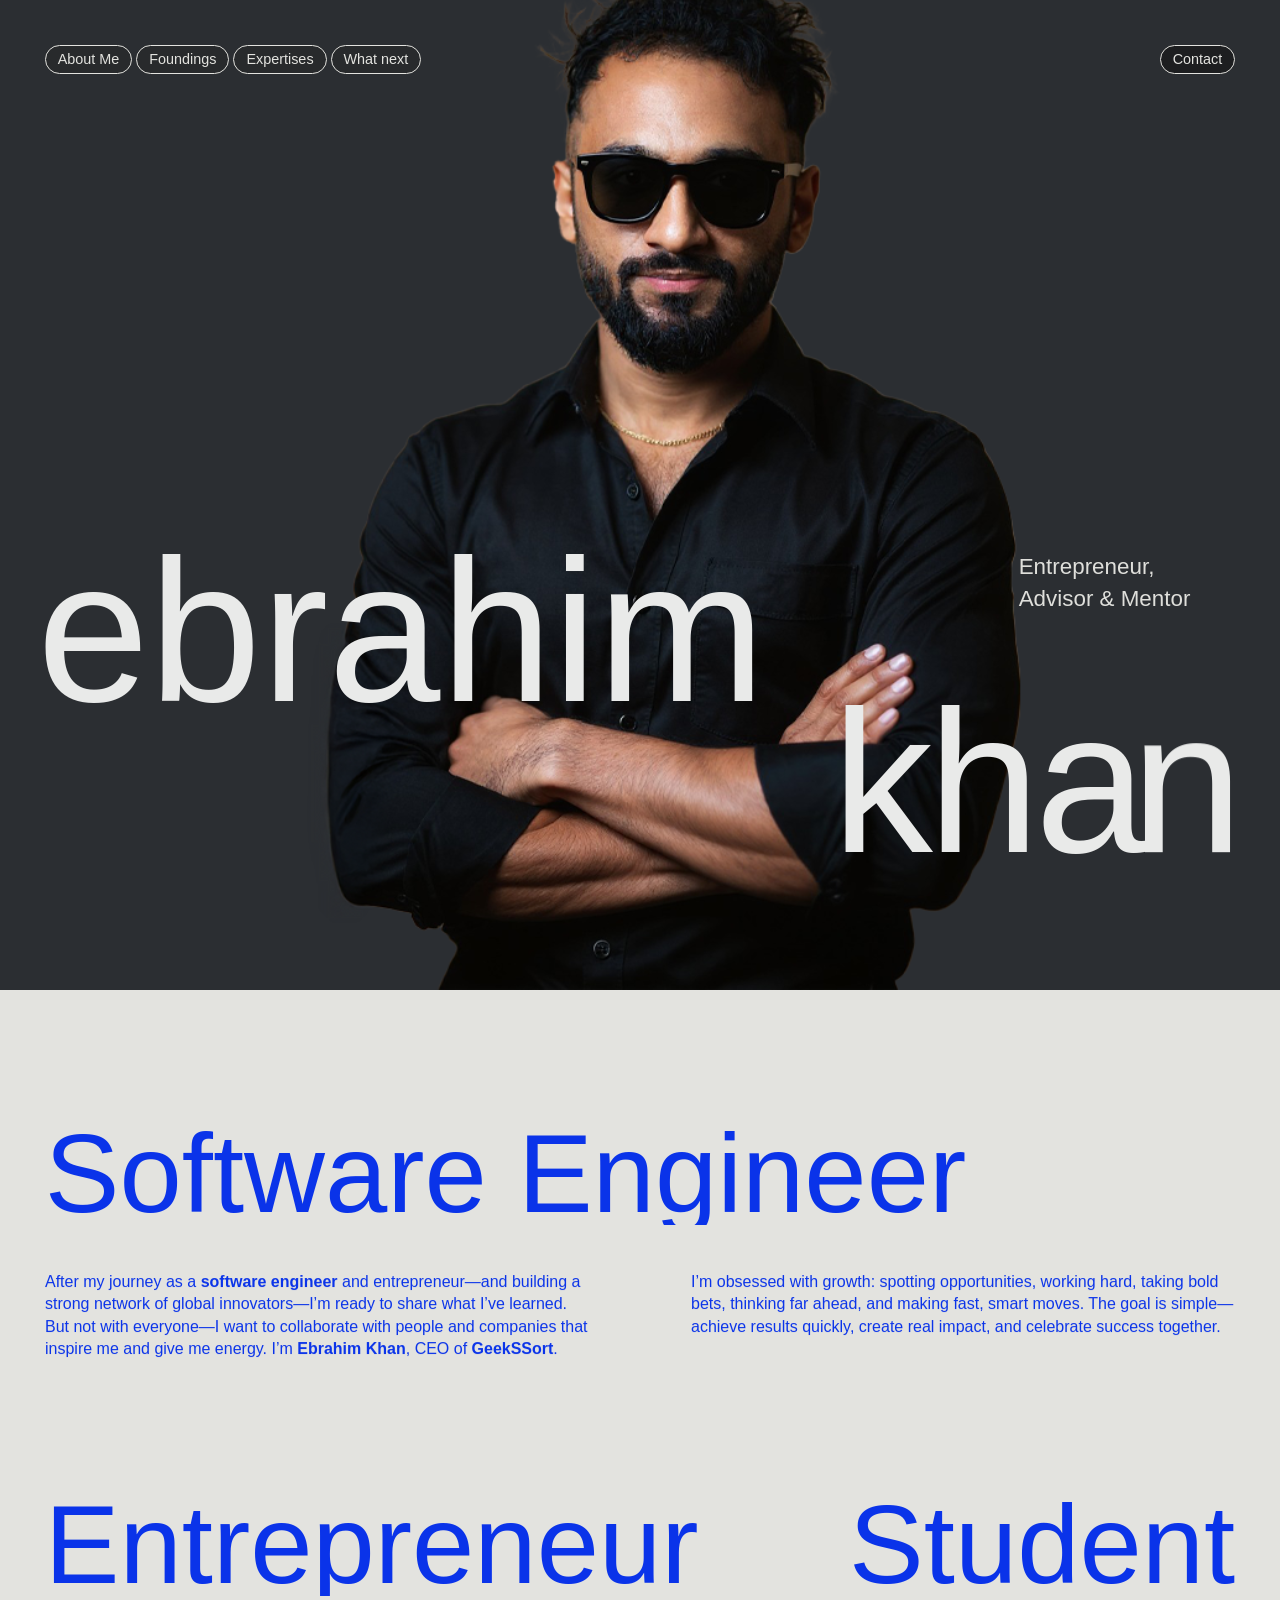
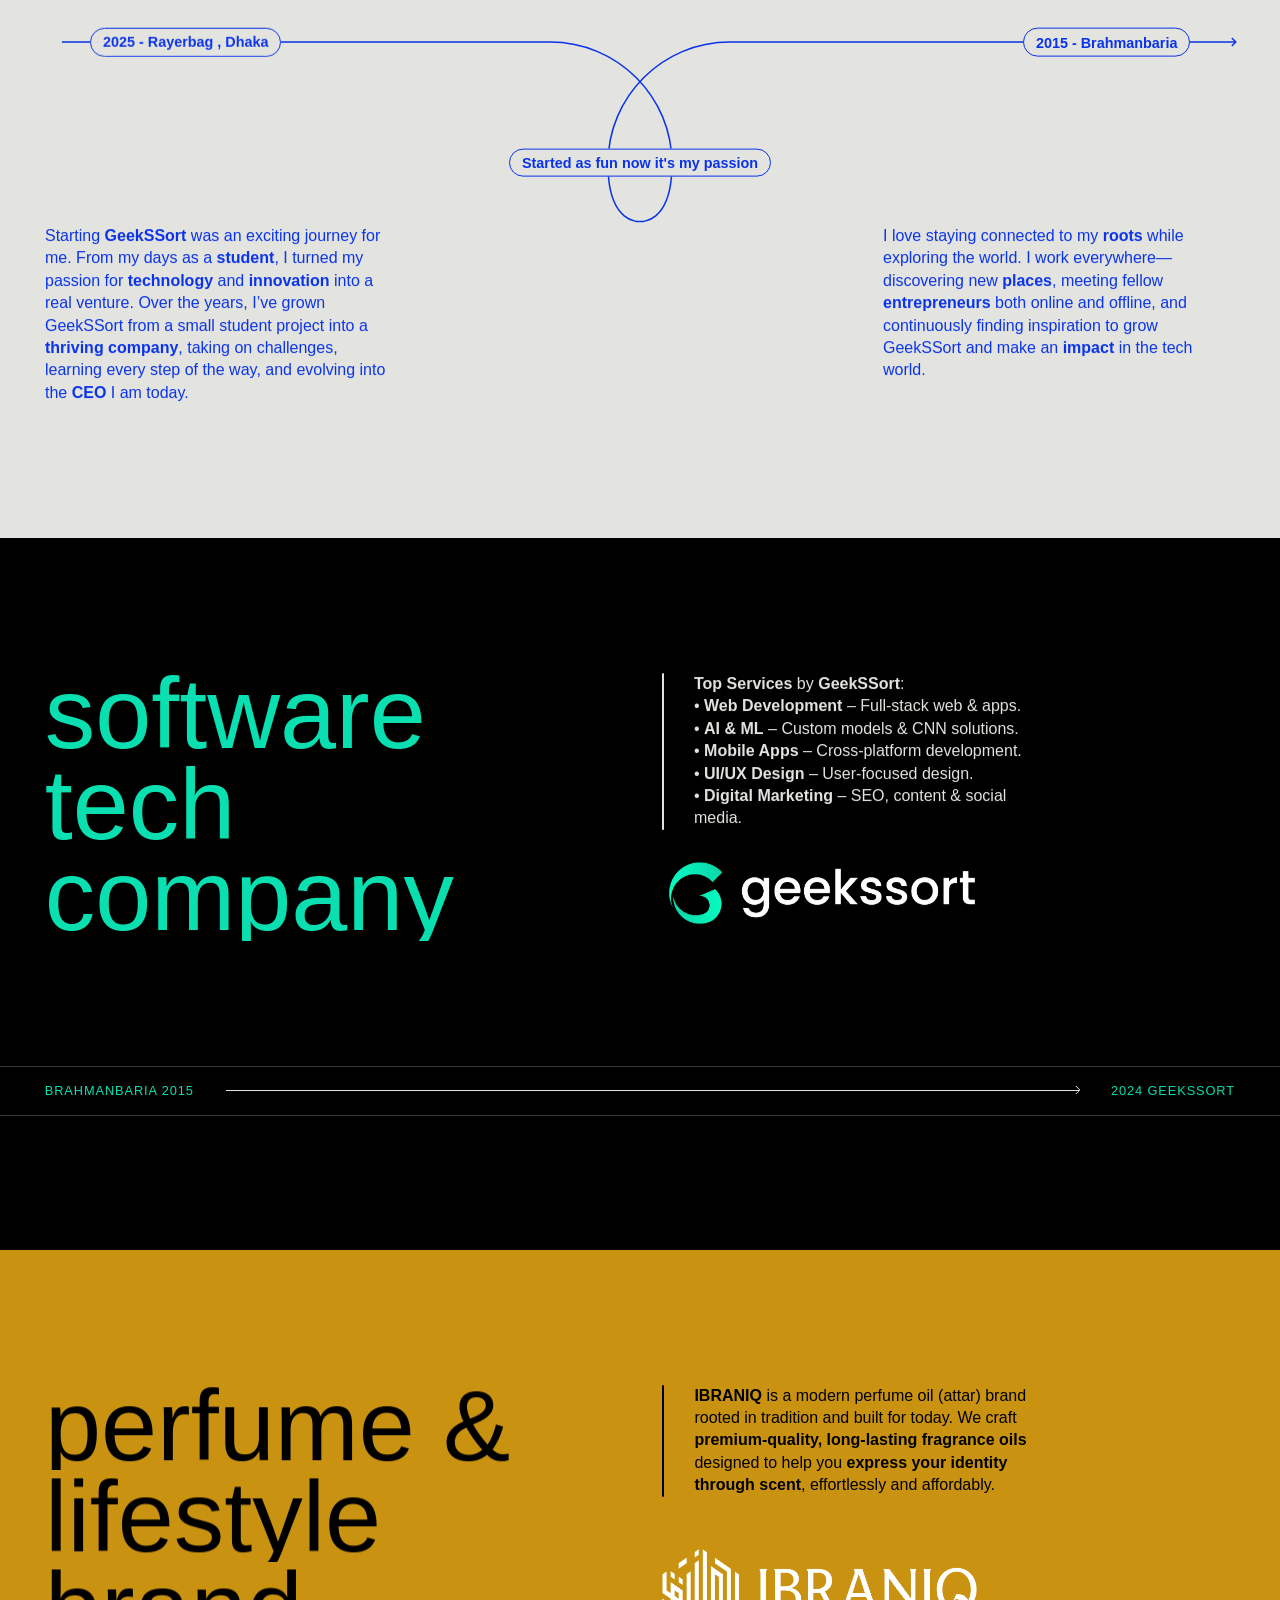
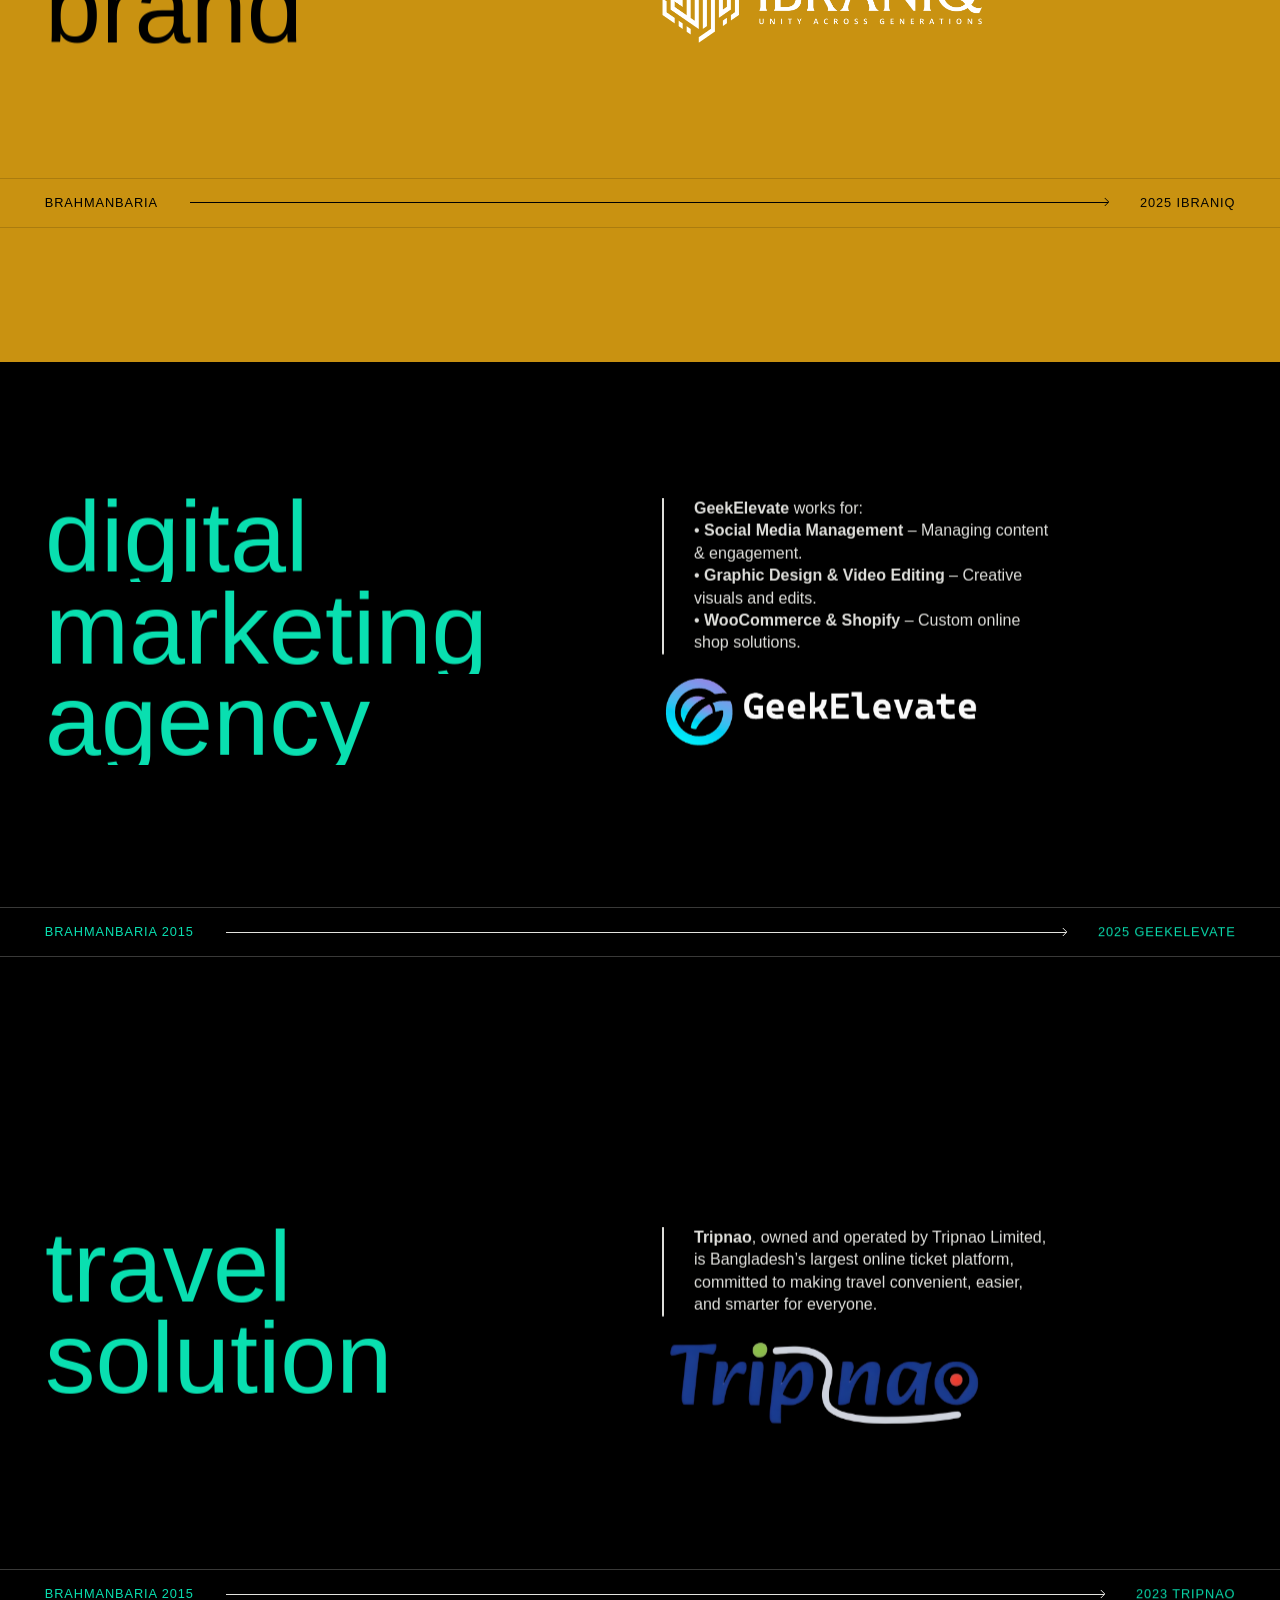
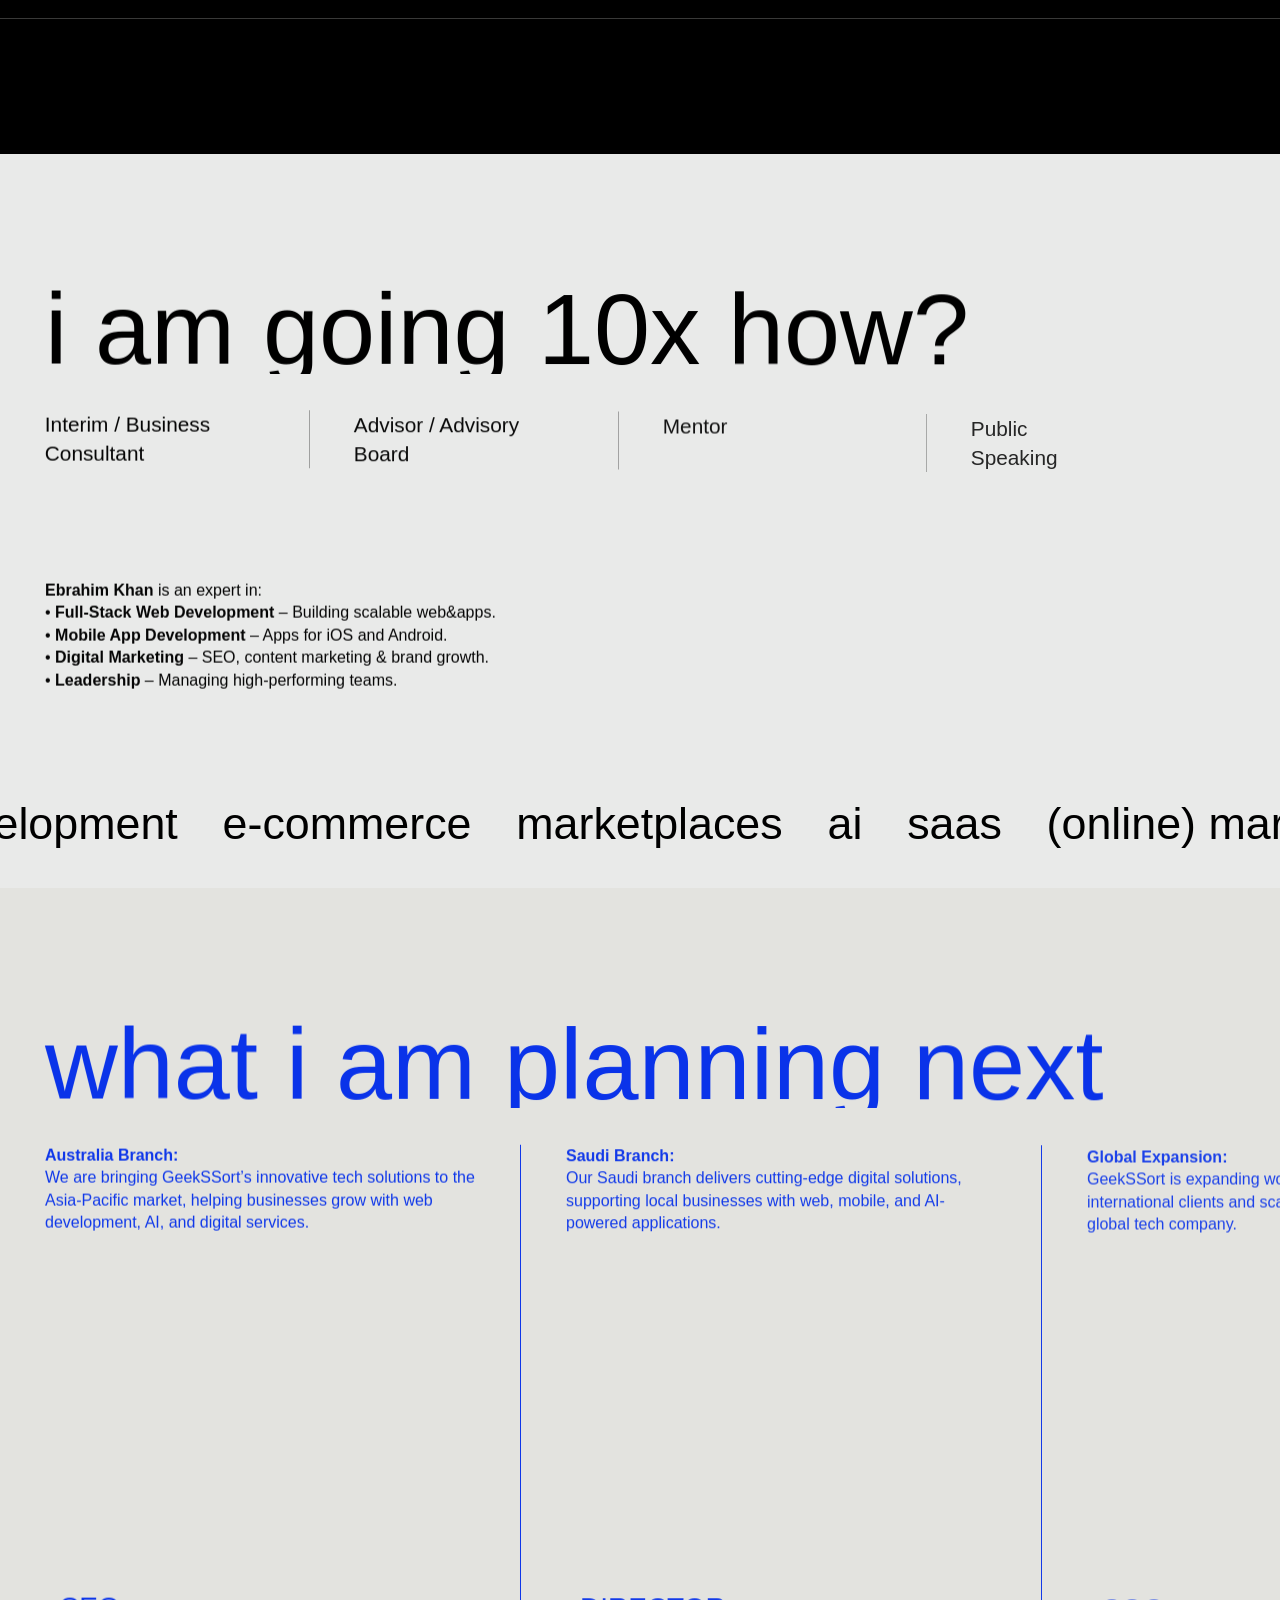
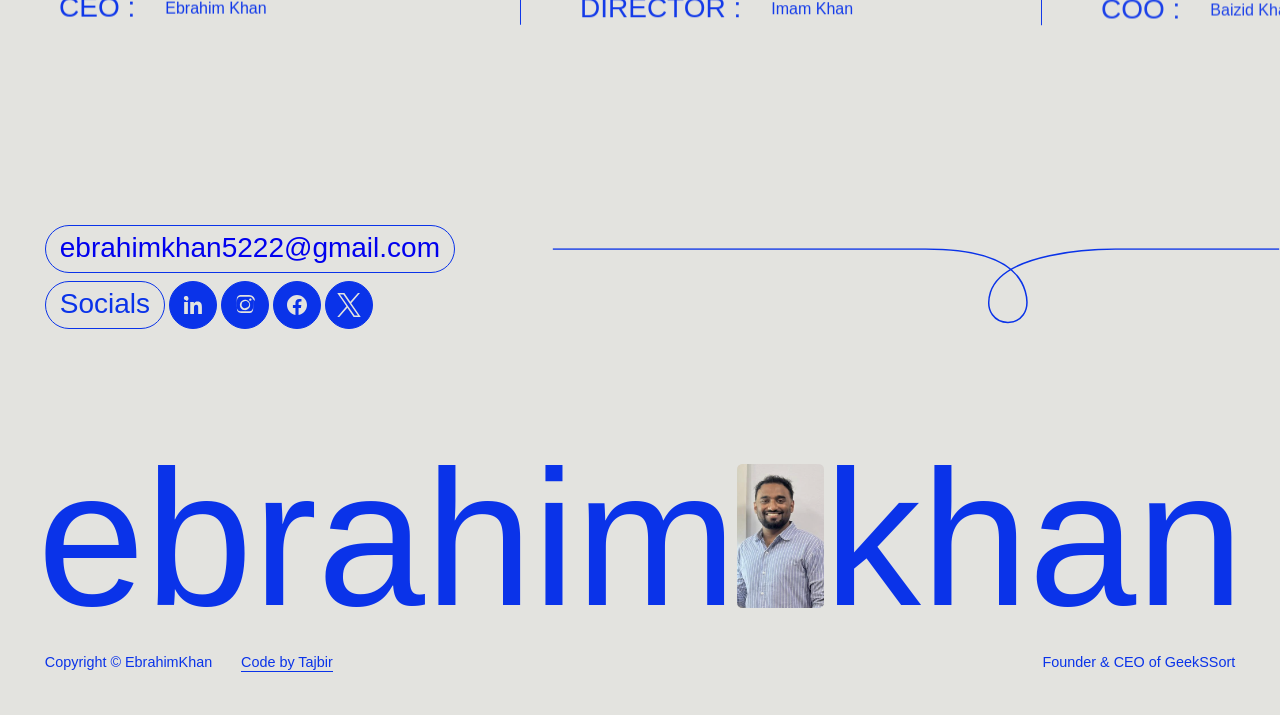
==== commit 2cec8906: "Updated social medias" ====
--- a/index.html
+++ b/index.html
@@ -1502,19 +1502,22 @@
 
         <!-- X / Twitter -->
         <a href="https://x.com/beingebrahim" target="_blank" class="link-social w-inline-block">
-          <svg xmlns="http://www.w3.org/2000/svg" width="24" height="24" viewBox="0 0 24 24" fill="currentColor">
-            <path d="M23 3a10.9 10.9 0 0 1-3.14 1.53A4.48 4.48 0 0 0 22.4 1.64a9.07 9.07 0 0 1-2.88 1.1A4.52 4.52 0 0 0 16.88 0c-2.49 0-4.5 2.03-4.5 4.54 0 .36.04.7.12 1.03C8.5 5.5 4.76 3.64 1.94.78a4.44 4.44 0 0 0-.61 2.28c0 1.57.8 2.95 2.02 3.76A4.52 4.52 0 0 1 .96 6v.06c0 2.2 1.56 4.05 3.63 4.47a4.52 4.52 0 0 1-2.04.08 4.52 4.52 0 0 0 4.21 3.14A9.05 9.05 0 0 1 0 19.54a12.8 12.8 0 0 0 6.92 2.03c8.3 0 12.84-6.88 12.84-12.84 0-.2 0-.39-.01-.58A9.18 9.18 0 0 0 23 3z"/>
+          <svg xmlns="http://www.w3.org/2000/svg" width="24" height="24" viewBox="0 0 1200 1227" fill="currentColor">
+            <path d="M714.163 519.284L1160.89 0H1058.4L667.137 450.887L362.176 0H0L468.059 681.821L0 1226.37H102.494L515.425 
+             750.618L837.824 1226.37H1200L714.137 519.284H714.163ZM564.105 689.098L521.792 628.531L139.75 
+             79.6945H311.548L613.892 511.105L656.205 571.672L1058.46 1146.67H886.662L564.105 689.124V689.098Z"/>
           </svg>
           <p class="hidden-link-text">X</p>
         </a>
 
-        <!-- GitHub -->
+
+        <!-- GitHub 
         <a href="https://github.com/khanebrahim" target="_blank" class="link-social w-inline-block">
           <svg xmlns="http://www.w3.org/2000/svg" width="24" height="24" viewBox="0 0 24 24" fill="currentColor">
             <path d="M12 .297c-6.63 0-12 5.373-12 12 0 5.303 3.438 9.8 8.205 11.387.6.113.82-.258.82-.577v-2.234c-3.338.724-4.033-1.416-4.033-1.416-.546-1.387-1.333-1.757-1.333-1.757-1.089-.744.084-.729.084-.729 1.205.084 1.84 1.238 1.84 1.238 1.07 1.835 2.809 1.305 3.495.998.108-.775.418-1.305.762-1.605-2.665-.305-5.466-1.332-5.466-5.93 0-1.31.468-2.38 1.236-3.22-.124-.303-.536-1.527.117-3.176 0 0 1.008-.322 3.301 1.23a11.52 11.52 0 0 1 3.003-.404c1.018.005 2.042.138 3.003.404 2.291-1.552 3.297-1.23 3.297-1.23.656 1.649.244 2.873.12 3.176.77.84 1.236 1.91 1.236 3.22 0 4.61-2.803 5.625-5.475 5.921.43.372.823 1.102.823 2.222v3.293c0 .32.216.694.825.576C20.565 22.092 24 17.592 24 12.297c0-6.627-5.373-12-12-12"/>
           </svg>
           <p class="hidden-link-text">GitHub</p>
-        </a>
+        </a>-->
                 </div>
               </div>
               <div class="col-footer-arrow">
